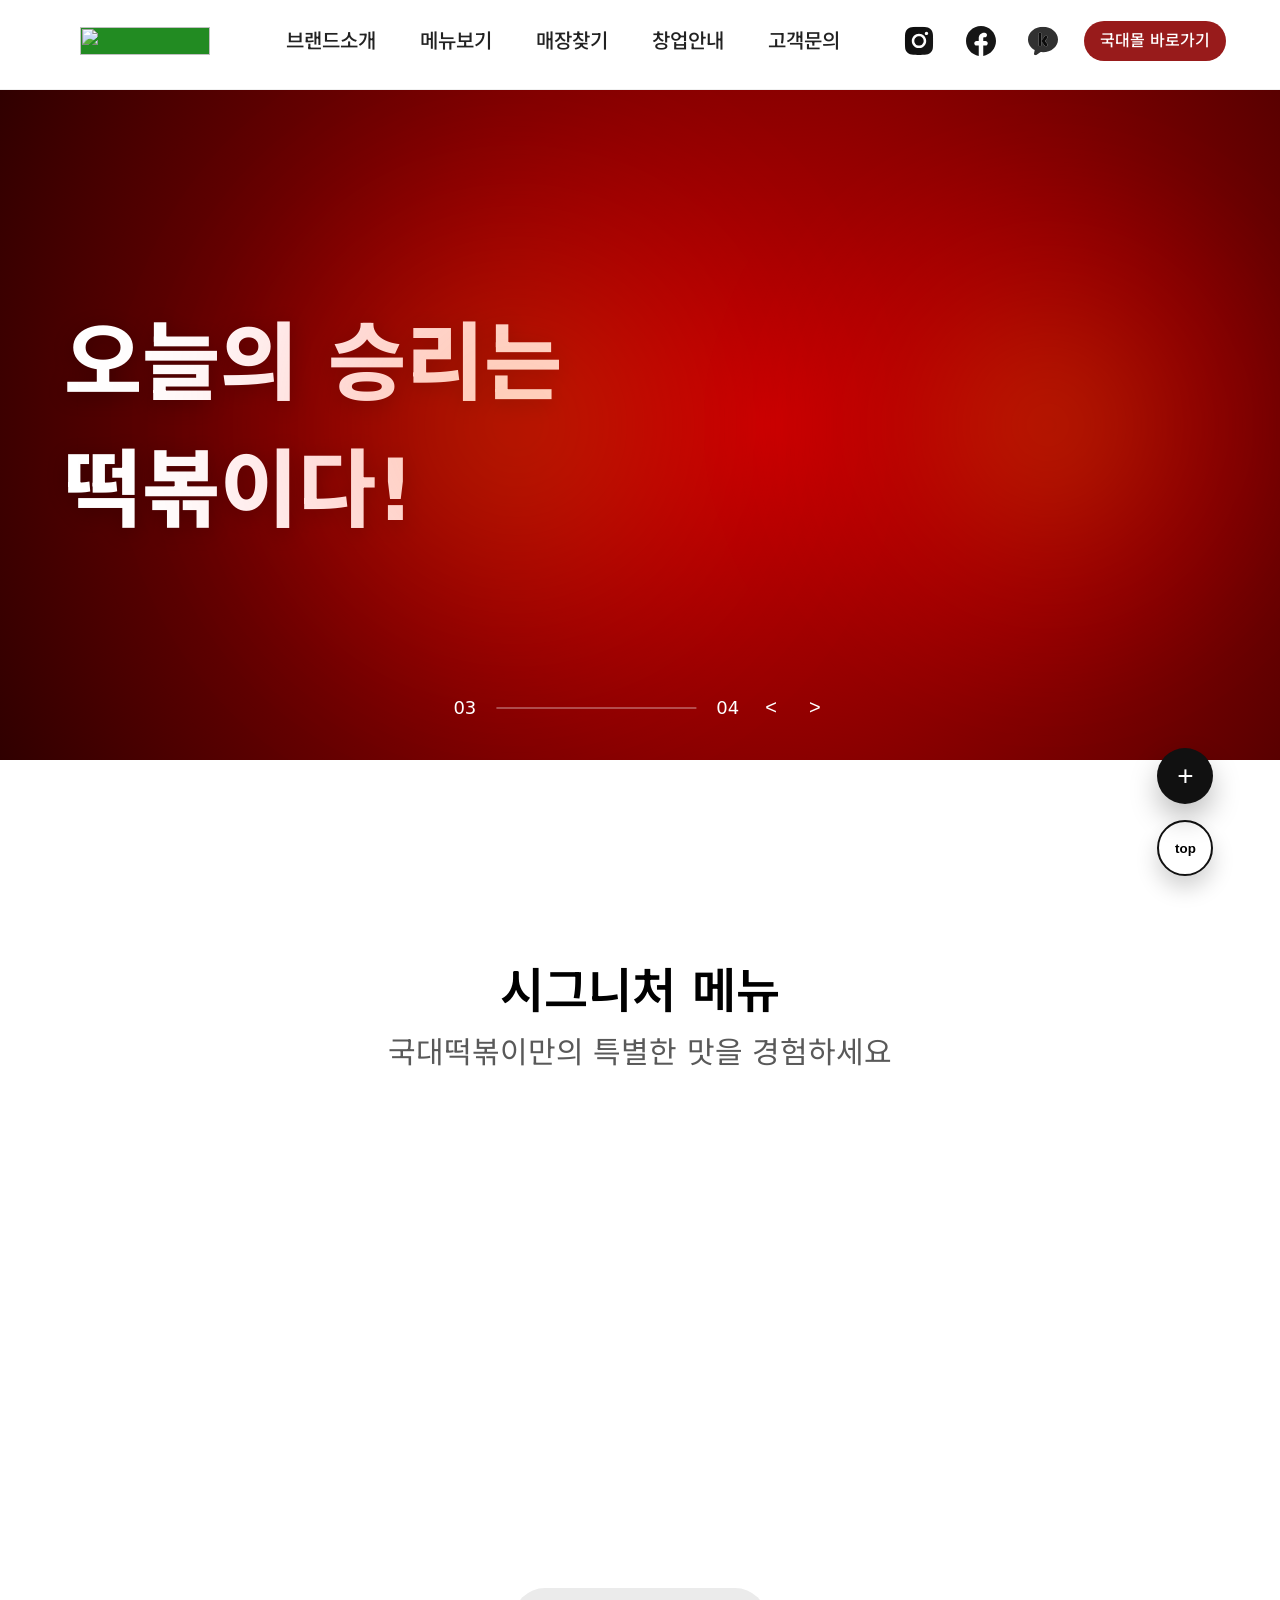
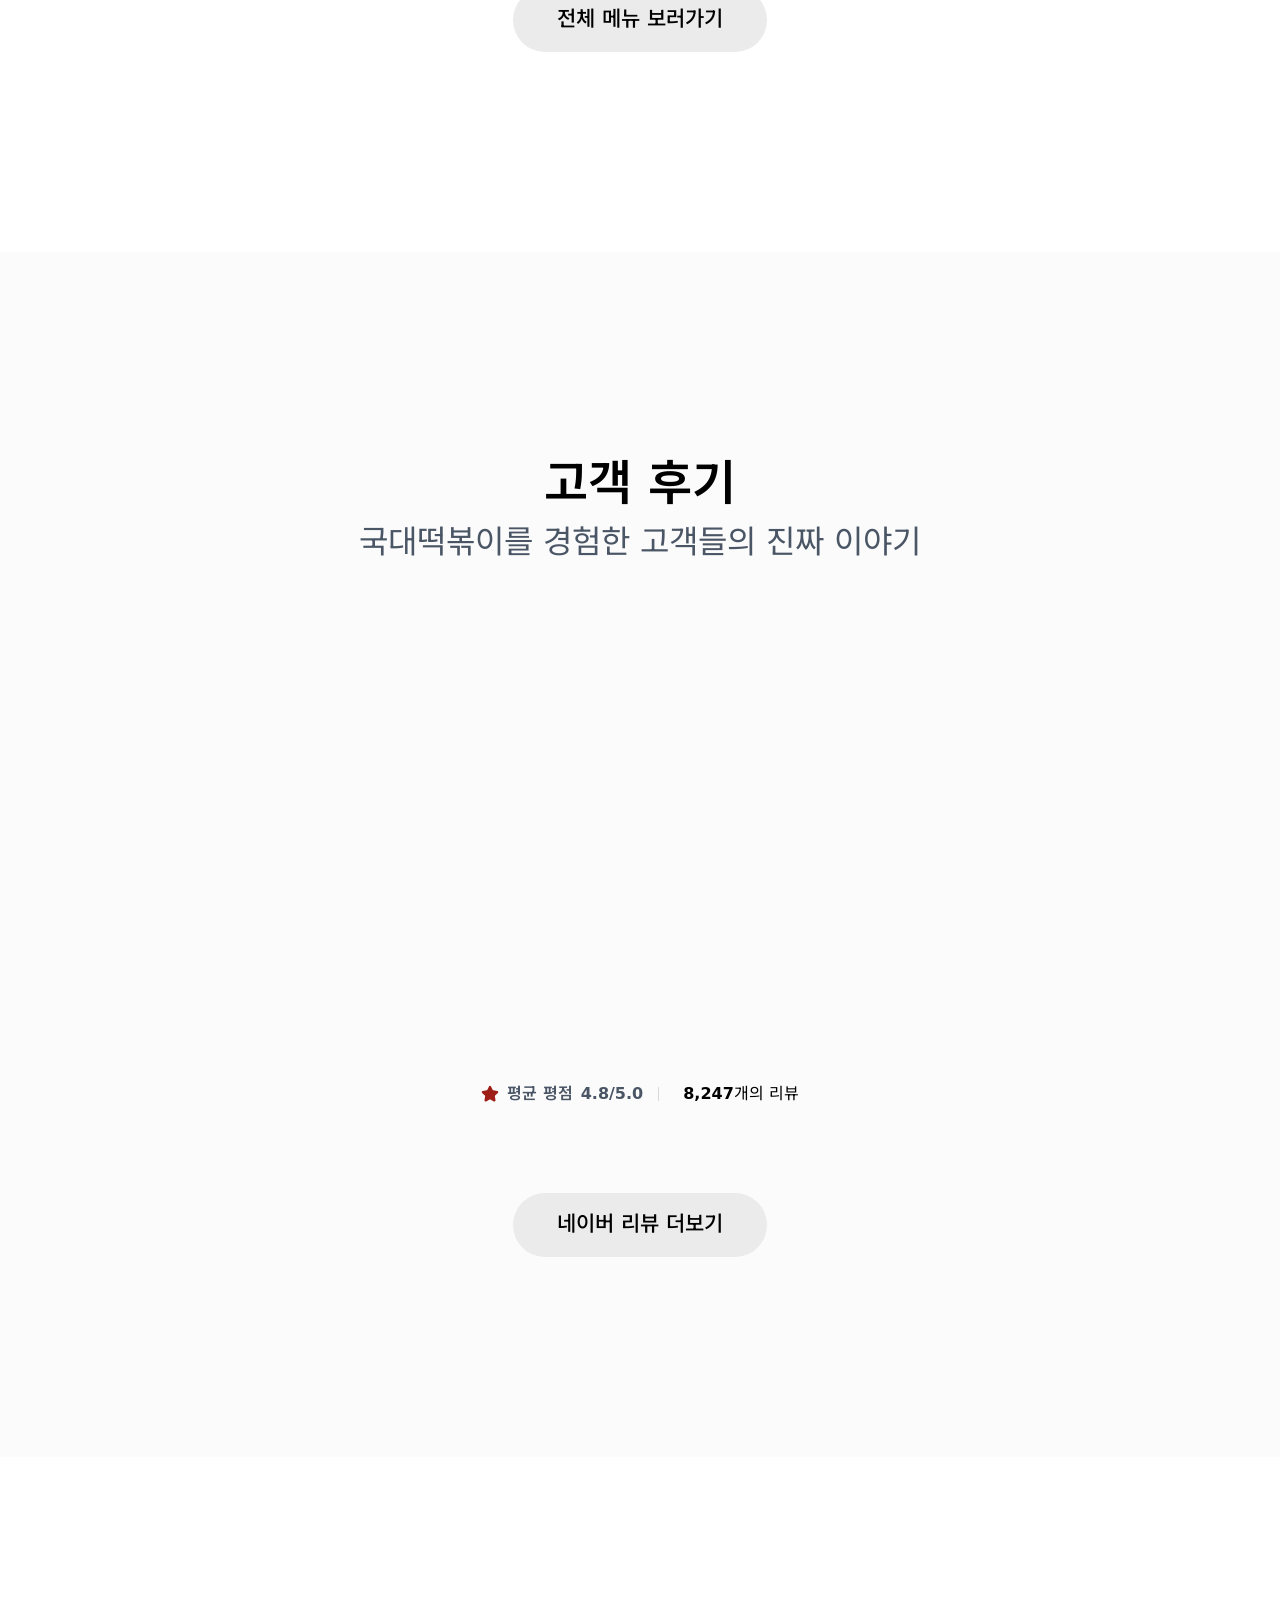
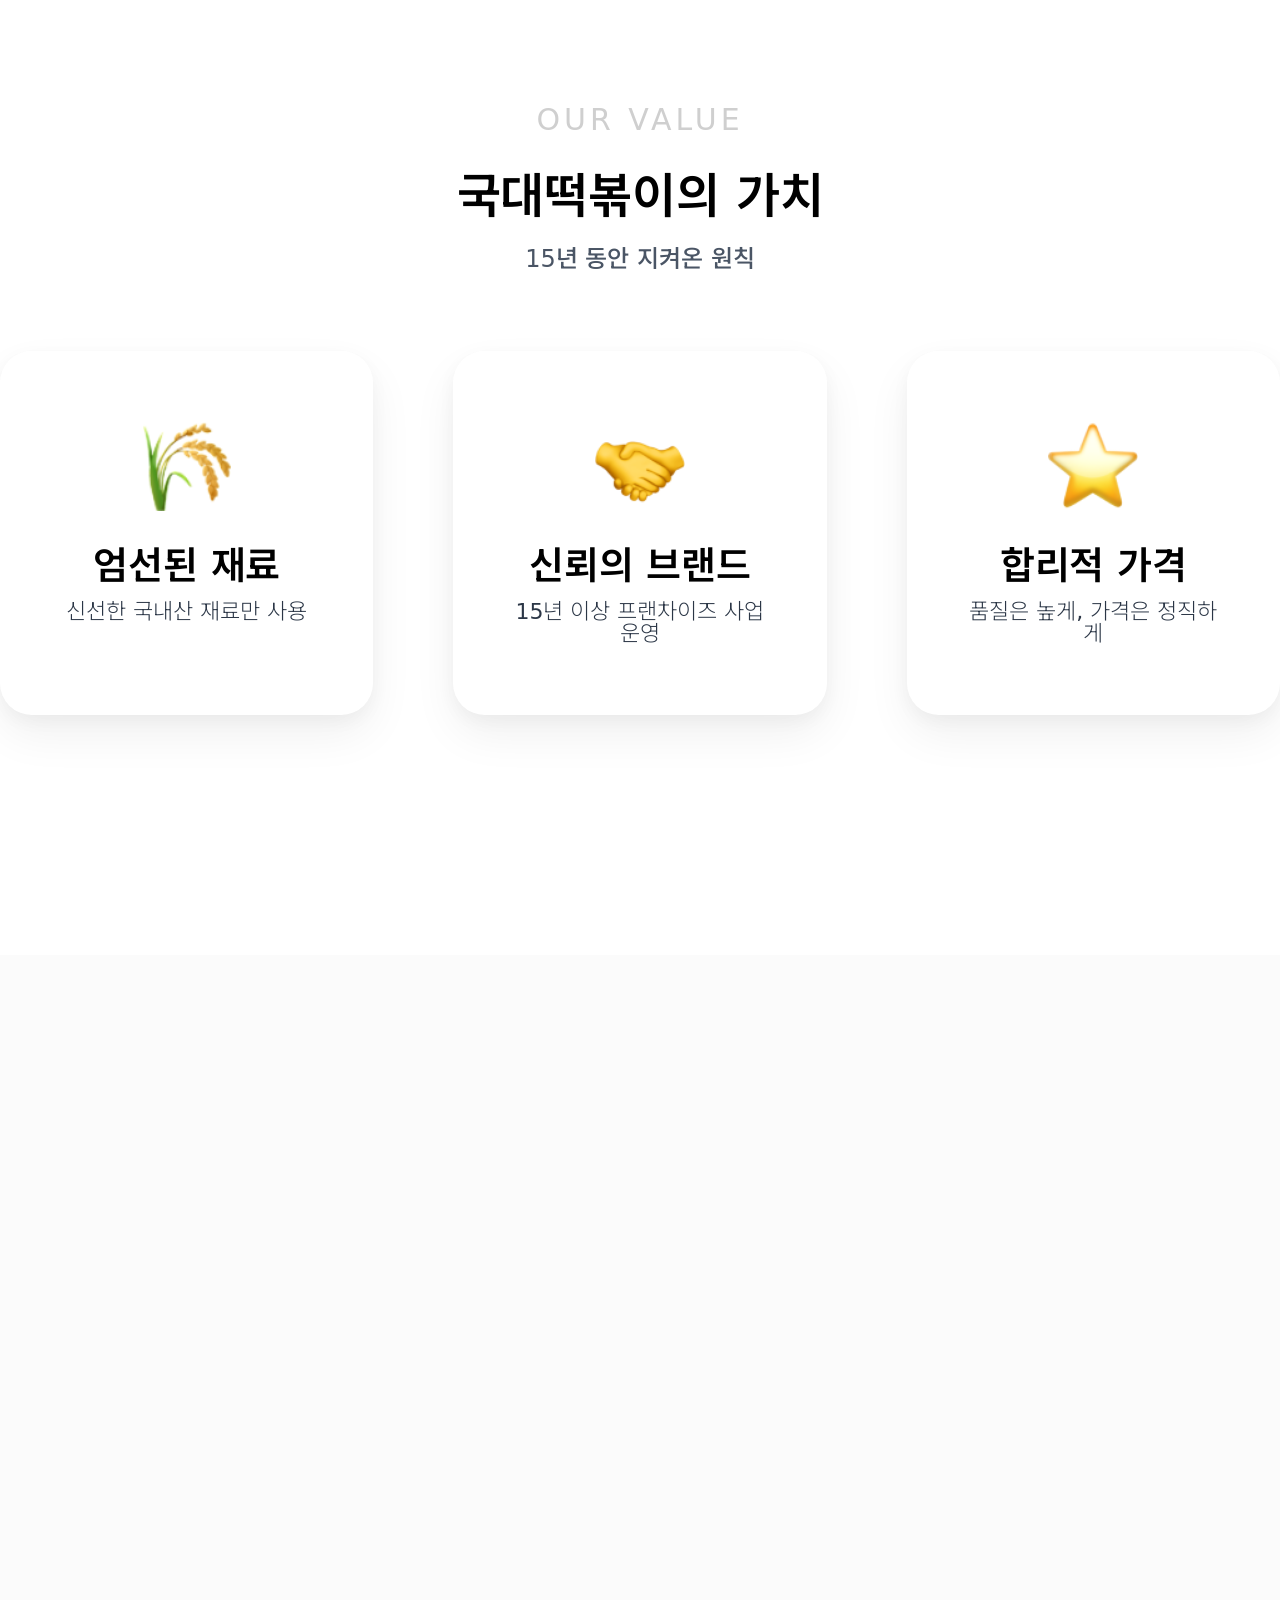
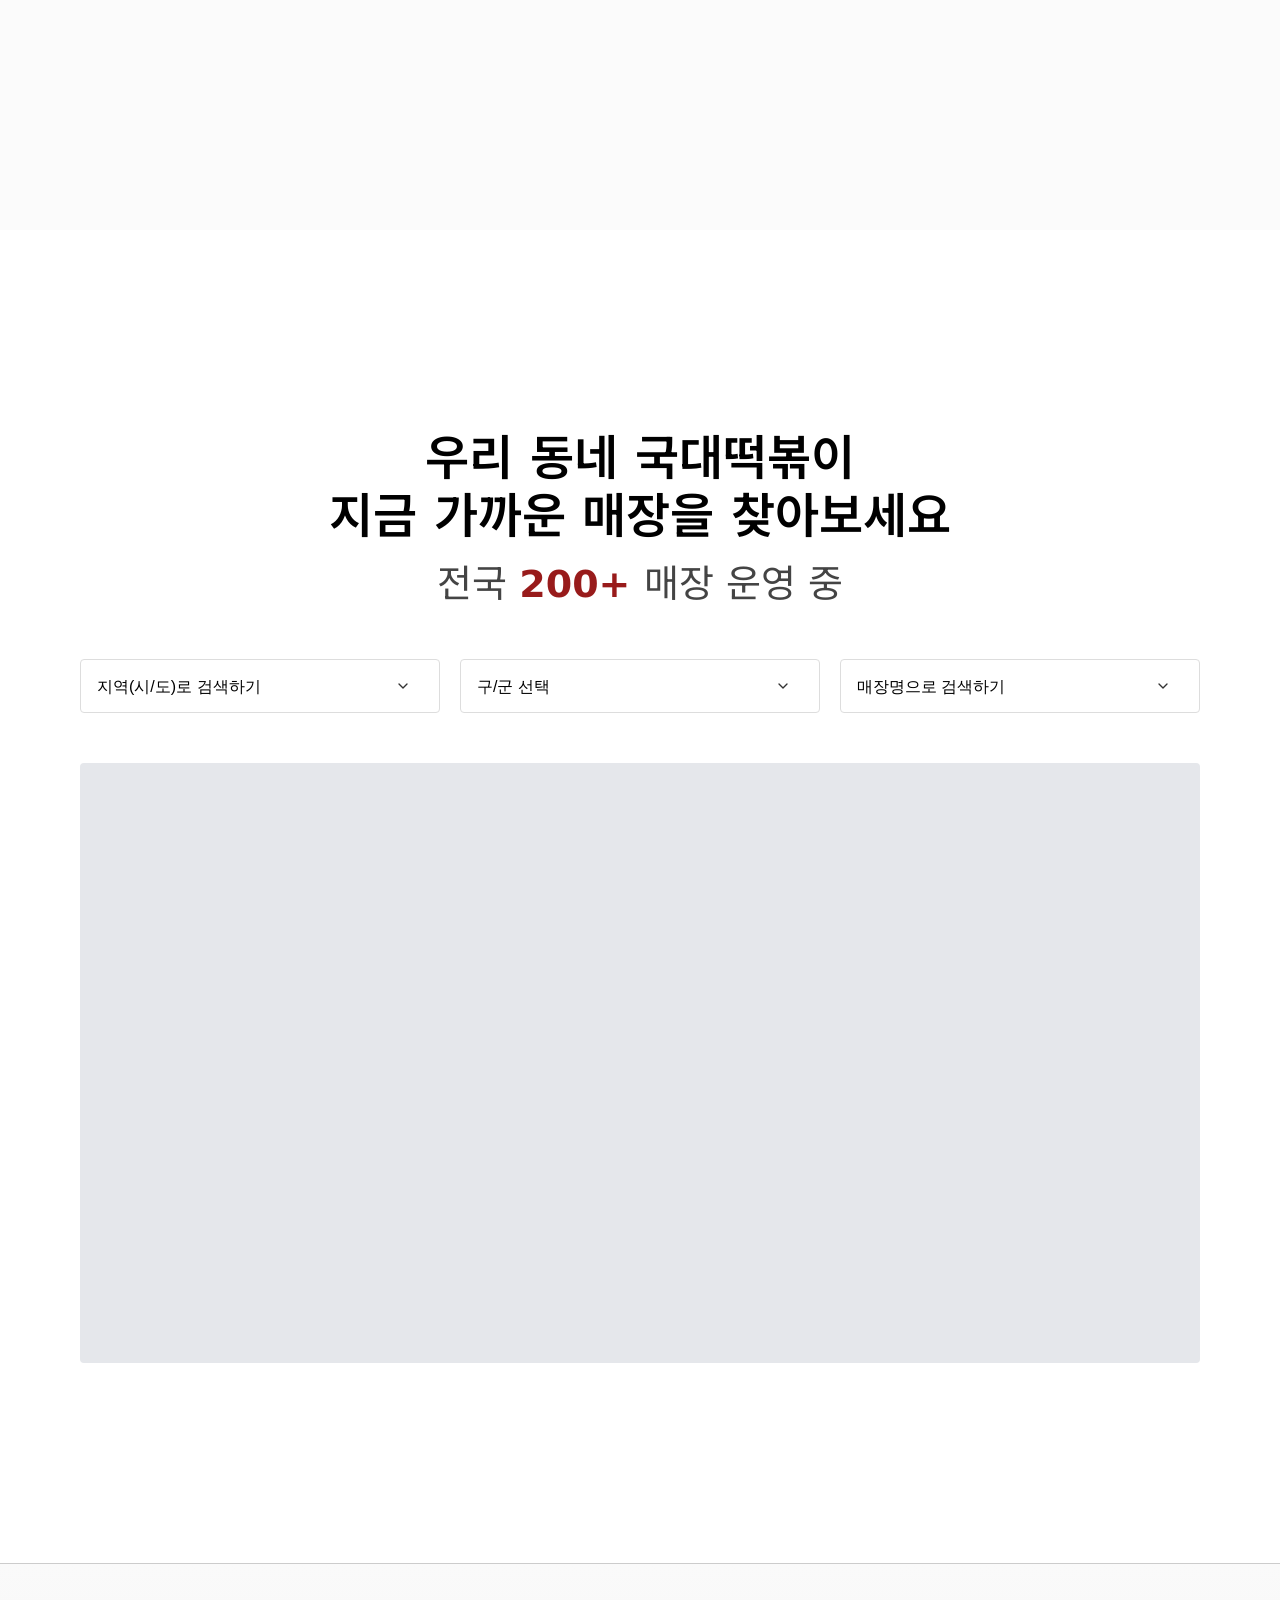
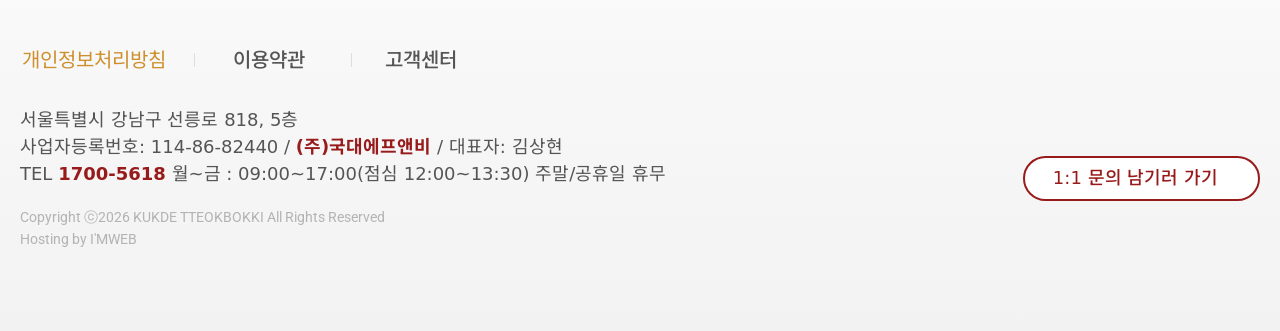
==== index.html @ 8085a1c8 "style: index 페이지 레이아웃 수정" ====
<!DOCTYPE html>
<html lang="ko">

<head>
  <meta charset="UTF-8">
  <meta name="description" content="국대떡볶이 공식 홈페이지입니다. 매콤달콤한 떡볶이와 튀김, 오뎅 등 인기 메뉴 소개부터 전국 매장 찾기, 체계적인 창업 안내까지 한눈에 확인하세요.">
  <meta name="keywords" content="국대떡볶이, 떡볶이 맛집, 분식 프랜차이즈, 떡볶이 창업, 분식 창업, 매장 찾기, 떡볶이 메뉴">
  <meta name="author" content="Juhee Hong">
  <meta name="viewport" content="width=device-width, initial-scale=1.0">
  <link rel="stylesheet" href="https://cdn.jsdelivr.net/npm/swiper@11/swiper-bundle.min.css" />
  <script src="https://kit.fontawesome.com/b43057b3ba.js" crossorigin="anonymous"></script>
  <title>kukde</title>
  <link rel="shortcut icon" href="img/favicon.ico" type="image/x-icon">
  <link rel="stylesheet" href="css/reset.css">
  <link rel="stylesheet" href="css/common.css">
  <link rel="stylesheet" href="css/main_style.css">
  <link rel="stylesheet" href="css/common_media.css">
  <link rel="stylesheet" href="css/main_media.css">
  <script src="https://cdn.jsdelivr.net/npm/swiper@11/swiper-bundle.min.js"></script>
  <script src="https://cdnjs.cloudflare.com/ajax/libs/gsap/3.12.5/gsap.min.js"></script>
  <script src="https://cdnjs.cloudflare.com/ajax/libs/gsap/3.12.5/ScrollTrigger.min.js"></script>
  <script src="js/common.js"></script>
</head>

<body>
  <div class="wrap">
    <header>
      <div class="inner">
        <h1>
          <a href="index.html">
            <img src="" alt="">
          </a>
        </h1>
        <div class="all_menu">
          <nav class="main_nav">
            <ul class="gnb">
              <li><a href="#">브랜드소개</a></li>
              <li class="ready"><a href="product.html">메뉴보기</a></li>
              <li><a href="#">매장찾기</a></li>
              <li class="ready"><a href="info.html">창업안내</a></li>
              <li><a href="#">고객문의</a></li>
            </ul>
          </nav>
          <div class="sub_menu">
            <div class="icons">
              <ul>
                <li>
                  <a href="#">
                    <img src="img/insta_icon.svg" alt="인스타그램 바로가기">
                  </a>
                </li>
                <li>
                  <a href="#">
                    <img src="img/face-book.svg" alt="페이스북 바로가기">
                  </a>
                </li>
                <li>
                  <a href="#">
                    <img src="img/kakao.svg" alt="카카오 바로가기">
                  </a>
                </li>
              </ul>
            </div><!-- //.icons -->
            <div class="shop_go">
              <a href="https://smartstore.naver.com/kukdetopokkistore">국대몰 바로가기</a>
            </div><!-- //.shop_go -->
          </div><!-- //.sub_menu -->
        </div><!-- //.all_menu -->
        <button class="menu_toggle">
          <span></span>
          <span></span>
          <span></span>
        </button>

      </div><!-- //.inner -->
    </header>
    <main>
      <section class="main_visual ">
        <div class="swiper">
          <ul class="swiper-wrapper">
            <li class="swiper-slide slide1">
              <div class="visual_inner">
                <div class="visual_text">
                  <h2>오늘, <br>매운 걸로 끝낸다.</h2>
                </div>
                <div class="visual_food">
                  <img src="img/food01.svg" alt="">
                </div>
              </div>
            </li>
            <li class="swiper-slide slide2">
              <div class="visual_inner">
                <div class="visual_text">
                  <h2>떡볶이, <br>국가대표 클래스</h2>
                </div>
                <div class="visual_food">
                  <img src="img/food02.svg" alt="">
                </div>
              </div>
            </li>
            <li class="swiper-slide slide3">
              <div class="visual_inner">
                <div class="visual_text">
                  <h2>오늘의 승리는<br> 떡볶이다!</h2>
                </div>
                <div class="visual_food">
                  <img src="img/food03.svg" alt="">
                </div>
              </div>
            </li>
            <li class="swiper-slide slide4">
              <div class="visual_inner">
                <div class="visual_text">
                  <h2>승리는 팀플이다!</h2>
                </div>
                <div class="visual_food">
                  <img src="img/food04.svg" alt="">
                </div>
              </div>
            </li>
          </ul>
        </div>
        <div class="visual_control">
          <span class="current">01</span>
          <div class="progress_bar">
            <div class="progress"></div>
          </div><!-- //.progress_bar -->
          <span class="total">04</span>
          <button class="prev_btn">&lt;</button>
          <button class="next_btn">&gt;</button>
        </div><!-- //.visual_control -->
      </section><!-- //.main_visual -->
      <section class="menu_con ">
        <div class="inner">
          <div class="tit">
            <h2>시그니처 메뉴</h2>
            <p>국대떡볶이만의 특별한 맛을 경험하세요</p>
          </div><!-- //.tit -->
          <div class="menu_box">
            <ul>
              <li class="reveal_item">
                <a href="#">
                  <img src="img/img17.png" alt="떡볶이 이미지">
                  <div class="txt_box">
                    <em>국대떡볶이</em>
                    <p>옛날 떡볶이의 진수</p>
                    <span>4,500원</span>
                  </div><!-- //.txt_box -->
                </a>
              </li>
              <li class="reveal_item">
                <a href="#">
                  <img src="img/img19.png" alt="떡튀순 이미지">
                  <div class="txt_box">
                    <em>1인 떡튀순오</em>
                    <p>혼자서도 다양하게 즐겨요</p>
                    <span>4,500원</span>
                  </div><!-- //.txt_box -->
                </a>
              </li>
              <li class="reveal_item">
                <a href="#">
                  <img src="img/img22.png" alt="순대 이미지">
                  <div class="txt_box">
                    <em>찰순대</em>
                    <p>쫄깃쫄깃 찰순대</p>
                    <span>5,000원</span>
                  </div><!-- //.txt_box -->
                </a>
              </li>
              <li class="reveal_item">
                <a href="#">
                  <img src="img/img08.png" alt="우동 이미지">
                  <div class="txt_box">
                    <em>사누끼우동</em>
                    <p>국대는 우동도 국대</p>
                    <span>4,500원</span>
                  </div><!-- //.txt_box -->
                </a>
              </li>
            </ul>
          </div><!-- //.menu_box -->
          <div class="more_btn">
            <a href="#"><span>전체 메뉴 보러가기</span></a>
          </div>
        </div><!-- //.inner -->
      </section><!-- //.menu_con -->
      <section class="review_con ">
        <div class="inner">
          <div class="tit">
            <h2>고객 후기</h2>
            <p>국대떡볶이를 경험한 고객들의 진짜 이야기</p>
          </div>
          <div class="card_box">
            <ul>
              <li class="card reveal_item">
                <div class="stars">
                  <img src="img/redstar.svg" alt="별 아이콘">
                  <img src="img/redstar.svg" alt="별 아이콘">
                  <img src="img/redstar.svg" alt="별 아이콘">
                  <img src="img/redstar.svg" alt="별 아이콘">
                  <img src="img/redstar.svg" alt="별 아이콘">
                </div><!-- //.stars -->
                <div class="icon">
                  <img src="img/img20.svg" alt="따옴표 아이콘">
                </div><!-- //.icon -->
                <p class="review_txt">
                  "여기 떡볶이 먹으면 다른 곳 떡볶이는 못 먹어요.
                  특히 국물이 진짜 예술입니다. 학창시절부터 먹던 그 맛 그대로예요!"
                </p>
                <div class="bottom">
                  <div class="people red">김</div><!-- //.people -->
                  <div class="name">
                    <em>김○○님</em>
                    <p>서초점 단골 고객</p>
                  </div><!-- //.name -->
                </div><!-- //.bottom -->
              </li>
              <li class="card reveal_item">
                <div class="stars">
                  <img src="img/redstar.svg" alt="별 아이콘">
                  <img src="img/redstar.svg" alt="별 아이콘">
                  <img src="img/redstar.svg" alt="별 아이콘">
                  <img src="img/redstar.svg" alt="별 아이콘">
                  <img src="img/redstar.svg" alt="별 아이콘">
                </div><!-- //.stars -->
                <div class="icon">
                  <img src="img/img20.svg" alt="따옴표 아이콘">
                </div><!-- //.icon -->
                <p class="review_txt">
                  "가격도 착하고 양도 푸짐해요. 직장 근처에 있어서
                  일주일에 3번은 먹는 것 같아요. 튀김이랑 떡볶이 조합 최고!"
                </p>
                <div class="bottom">
                  <div class="people blue">이</div><!-- //.people -->
                  <div class="name">
                    <em>이○○님</em>
                    <p>선릉점 단골 고객</p>
                  </div><!-- //.name -->
                </div><!-- //.bottom -->
              </li>
              <li class="card reveal_item">
                <div class="stars">
                  <img src="img/redstar.svg" alt="별 아이콘">
                  <img src="img/redstar.svg" alt="별 아이콘">
                  <img src="img/redstar.svg" alt="별 아이콘">
                  <img src="img/redstar.svg" alt="별 아이콘">
                  <img src="img/redstar.svg" alt="별 아이콘">
                </div><!-- //.stars -->
                <div class="icon">
                  <img src="img/img20.svg" alt="따옴표 아이콘">
                </div><!-- //.icon -->
                <p class="review_txt">
                  "친구들이랑 자주 가는데 항상 사람 많아요.
                  그만큼 맛있다는 증거죠!
                  치즈떡볶이 완전 대박이에요!"
                </p>
                <div class="bottom">
                  <div class="people oatmeal">박</div><!-- //.people -->
                  <div class="name">
                    <em>박○○님</em>
                    <p>길음점 단골 고객</p>
                  </div><!-- //.name -->
                </div><!-- //.bottom -->
              </li>
            </ul>
          </div><!-- //.card_box -->
          <div class="review_meta">
            <div class="rating">
              <img src="img/redstar.svg" alt="별 아이콘" class="star_icon">
              <span class="label">평균 평점</span>
              <strong class="score">4.8/5.0</strong>
            </div><!-- //.rating -->
            <div class="review_count">
              <strong>8,247</strong><span>개의 리뷰</span>
            </div><!-- //.review_count -->
          </div><!-- //.review_meta -->
          <div class="more_btn">
            <a href="#"><span>네이버 리뷰 더보기</span></a>
          </div>
        </div><!-- //.inner -->
      </section><!-- //.review_con -->
      <section class="value_con ">
        <p>OUR VALUE</p>
        <h2>국대떡볶이의 가치</h2>
        <em>15년 동안 지켜온 원칙</em>
        <ul>
          <li>
            <div class="icon"><img src="img/rice.png" alt="rice_icon"></div><!-- //.icon -->
            <div class="txt_box">
              <span>엄선된 재료</span>
              <p>신선한 국내산 재료만 사용</p>
            </div><!-- //.txt_box -->
          </li>
          <li>
            <div class="icon"><img src="img/hand.png" alt="hand_icon"></div><!-- //.icon -->
            <div class="txt_box">
              <span>신뢰의 브랜드</span>
              <p>15년 이상 프랜차이즈 사업 운영</p>
            </div><!-- //.txt_box -->
          </li>
          <li>
            <div class="icon"><img src="img/yellowstar.png" alt="yellowstar_icon"></div><!-- //.icon -->
            <div class="txt_box">
              <span>합리적 가격</span>
              <p>품질은 높게, 가격은 정직하게</p>
            </div><!-- //.txt_box -->
          </li>
        </ul>
      </section><!-- //.value_con -->
      <section class="business_con ">
        <div class="inner">
          <div class="txt_box">
            <h2>지금 바로,<br>국대떡볶이 창업 상담을 시작하세요</h2>
            <p class="sub">검증된 운영 시스템과 15년 노하우로 창업을 든든하게 지원합니다.</p>
          </div><!-- //.txt_box -->
          <div class="btn_box">
            <a href="info.html" class="more_btn">창업 문의하러 가기<i class="fa-solid fa-arrow-right"></i></a>
            <a href="#" class="tel_btn">전화상담 1700-5618</a>
          </div><!-- //.btn_box -->
          <p class="notice">상담 비용 무료</p>
        </div><!-- //.inner -->
      </section><!-- //.business_con -->
      <section class="search_con">
        <div class="inner">
          <div class="txt_box">
            <span>우리 동네 국대떡볶이
              <br>지금 가까운 매장을 찾아보세요</span>
            <p>전국 <em>200+ </em>매장 운영 중</p>
          </div><!-- //.txt_box -->
          <div class="search">
            <div class="search_top">
              <select id="sido">
                <option value="" disabled selected hidden>
                  지역(시/도)로 검색하기
                </option>
              </select>
              <select id="gugun">
                <option value="" disabled selected hidden>구/군 선택</option>
              </select>
              <select id="store">
                <option value="" disabled selected hidden>매장명으로 검색하기</option>
              </select>
            </div> <!-- //.search_top -->
            <div class="search_result">
              <iframe id="mapFrame"
                src="https://www.google.com/maps/embed?pb=!1m16!1m12!1m3!1d50647.71485116733!2d127.02515197022305!3d37.49654428953679!2m3!1f0!2f0!3f0!3m2!1i1024!2i768!4f13.1!2m1!1z6rWt64yA65ah67O27J20!5e0!3m2!1sko!2skr!4v1771466263294!5m2!1sko!2skr"
                allowfullscreen="" loading="lazy" referrerpolicy="no-referrer-when-downgrade"></iframe>
            </div><!-- //.search_result -->
          </div><!-- //.search -->
        </div><!-- //.inner -->
      </section><!-- //.search_con -->
    </main>
    <footer>
      <div class="inner">
        <div class="top">
          <div class="f_option">
            <a href="#">개인정보처리방침</a>
            <a href="#">이용약관</a>
            <a href="#">고객센터</a>
          </div><!-- //.f_option -->
        </div><!-- //.top -->
        <div class="bottom">
          <div class="info">
            <p>
              서울특별시 강남구 선릉로 818, 5층<br>
              사업자등록번호: 114-86-82440 / <em>(주)국대에프앤비</em> / 대표자: 김상현<br>
              TEL <em>1700-5618</em> 월~금 : 09:00~17:00(점심 12:00~13:30) 주말/공휴일 휴무
            </p>
            <div class="copy_right">
              <p>
                Copyright ⓒ2026 KUKDE TTEOKBOKKI All Rights Reserved<br>
                Hosting by I'MWEB
              </p>
            </div><!-- //.copy_right -->
          </div><!-- //.info -->
          <div class="more_btn">
            <a href="#">
              1:1 문의 남기러 가기
              <i class="fa-solid fa-angle-right"></i>
            </a>
          </div><!-- //.more_btn -->
        </div><!-- //.bottom -->
      </div><!-- //.inner -->
    </footer>
    <div class="quickbar">
      <div class="quick_menu">
        <a href="#" class="quick_item baemin">
          <span>배민 주문하러 가기</span>
        </a>
        <a href="#" class="quick_item coupang">
          <span>쿠팡 주문하러 가기</span>
        </a>
        <a href="info.html" class="quick_item contact">
          <span>창업 문의</span>
        </a>
      </div><!-- //.quick_menu -->
      <button type="button" class="quick_toggle">
        <span class="plus">+</span>
      </button>
      <button type="button" class="quick_top">
        top
      </button>
    </div><!-- //.quickbar -->
  </div><!-- //.wrap -->
</body>

</html>
---- css/common.css ----
@charset "utf-8";
@import url('https://fonts.googleapis.com/css2?family=Noto+Sans+KR:wght@100..900&family=Roboto:ital,wght@0,100..900;1,100..900&display=swap');
@import url("https://cdn.jsdelivr.net/gh/orioncactus/pretendard@v1.3.9/dist/web/variable/pretendardvariable.min.css");


/* font-family: "Noto Sans KR", sans-serif;
font-family: "Roboto", sans-serif;
 */


:root {
  --w-color: #fff;
  --Noto-Sans-KR: "Noto Sans KR", sans-serif;
  --Roboto: "Roboto", sans-serif;
  --point_color: #CE902E;
  --footer_color: #AFAFAF;
  --brand_red: #981b1b;
  --brand_light_red: rgba(179, 38, 30, 0.3);
  --brand_navy: #1F2A44;
  --brand_cream: #FEE3C1;
}

* {
  box-sizing: border-box;
  scroll-behavior: smooth;
}

body {
  font-family: "Pretendard Variable", Pretendard, -apple-system, BlinkMacSystemFont, system-ui, Roboto, "Helvetica Neue", "Segoe UI", "Apple SD Gothic Neo", "Noto Sans KR", "Malgun Gothic", "Apple Color Emoji", "Segoe UI Emoji", "Segoe UI Symbol", sans-serif;
}

body.menu-open {
  overflow: hidden;
}

.no_scroll {
  overflow: hidden;
}

.wrap {
  width: 100%;
  overflow-x: hidden;
}

.inner {
  max-width: 1440px;
  width: 100%;
  margin: 0 auto;
  padding: 0 80px;
}

.menu-open {
  overflow: hidden;
}


header {
  position: fixed;
  top: 0;
  left: 0;
  width: 100%;
  height: 90px;
  background: #fff;
  z-index: 999;
  border-bottom: 1px solid rgba(0, 0, 0, 0.06);
  padding: 24px 0;
}

main {
  padding-top: 90px;
}

header .inner {
  display: grid;
  grid-template-columns: 200px 1fr auto;
  align-items: center;
}

header h1 {
  display: flex;
  align-items: center;
  flex: 0 0 200px;
}

header h1 a {
  display: inline-flex;
  align-items: center;
}

header h1 img {
  width: 140px;
  height: 28px;
  /* 로고는 나중에 만들고 추가하기!! */
  background: forestgreen;
  object-fit: contain;
  display: block;
}


header nav {
  display: flex;
  justify-content: center;
}

header .gnb {
  display: flex;
  align-items: center;
  gap: 44px;
  white-space: nowrap;
}

header .gnb>li>a {
  display: block;
  font-size: 22px;
  font-weight: 500;
  color: #222;
  padding: 10px 6px;
  position: relative;
  transition: 0.2s ease;
}

header .gnb>li>a::after {
  content: "";
  position: absolute;
  left: 50%;
  bottom: 6px;
  transform: translateX(-50%);
  width: 0;
  height: 2px;
  background: #111;
  border-radius: 2px;
  transition: 0.2s ease;
  opacity: 0.9;
}

header .gnb>li>a:hover::after {
  width: 100%;
}

header .gnb>li.ready>a::after {
  background: var(--brand_red);
}

header .all_menu {
  display: flex;
  align-items: center;
  gap: 40px;
  justify-self: end;
}


.menu_toggle {
  width: 32px;
  height: 22px;
  display: none;
  position: relative;
  background: none;
  border: none;
  cursor: pointer;
  padding: 0;
  z-index: 4000;
}

.menu_toggle span {
  position: absolute;
  left: 0;
  width: 100%;
  height: 2px;
  background: #111;
  transition: 0.3s ease;
}

.menu_toggle span:nth-child(1) {
  top: 0;
}

.menu_toggle span:nth-child(2) {
  top: 50%;
  transform: translateY(-50%);
}

.menu_toggle span:nth-child(3) {
  bottom: 0;
}

.menu_toggle.is-open span:nth-child(1) {
  top: 50%;
  transform: translateY(-50%) rotate(45deg);
}

.menu_toggle.is-open span:nth-child(2) {
  opacity: 0;
}

.menu_toggle.is-open span:nth-child(3) {
  bottom: auto;
  top: 50%;
  transform: translateY(-50%) rotate(-45deg);
}

.menu-open .quickbar {
  opacity: 0;
  pointer-events: none;
}

header .sub_menu {
  flex: 0 0 auto;
  display: flex;
  align-items: center;
  gap: 28px;
  padding-left: 40px;
}

header .icons ul {
  display: flex;
  align-items: center;
  gap: 20px;
}

header .icons a {
  width: 42px;
  height: 42px;
  display: flex;
  align-items: center;
  justify-content: center;
}

header .icons img {
  width: 36px;
  height: 36px;
  display: block;
  filter: grayscale(100%) brightness(0.25);
  transition: filter 0.2s ease, transform 0.2s ease;
}

header .icons a:hover img {
  filter: invert(19%) sepia(87%) saturate(3000%) hue-rotate(345deg) brightness(95%) contrast(95%);
  transform: translateY(-2px);
}

header .shop_go a {
  height: 42px;
  padding: 0 18px;
  border-radius: 999px;
  background: #981b1b;
  color: #fff;
  font-size: 17px;
  font-weight: 500;
  display: inline-flex;
  align-items: center;
  justify-content: center;
  transition: transform 0.15s ease, box-shadow 0.15s ease;
}

header .shop_go a:hover {
  transform: translateY(-2px);
  box-shadow: 0 8px 14px rgba(0, 0, 0, 0.1);
}

/* footer */

footer {
  background: linear-gradient(to bottom, #fafafa, #f2f2f2);
  padding: 80px 0;
  border-top: 1px solid #ccc;
}

footer .inner {
  width: 100%;
  max-width: 1280px;
  margin: 0 auto;
  padding: 0 20px;
}

footer .top {
  display: flex;
  justify-content: flex-start;
  margin-bottom: 30px;
}

footer .f_option {
  display: flex;
  align-items: center;
  gap: 40px;
  position: relative;
}

footer .f_option a {
  color: #555;
  font-size: 20px;
  font-weight: 500;
  text-decoration: none;
  position: relative;
  padding: 6px 2px;
}

footer .f_option a+a::before {
  content: "";
  position: absolute;
  left: -14px;
  top: 50%;
  transform: translateY(-50%);
  width: 1px;
  height: 14px;
  background: #ddd;
}

footer .f_option a:first-child {
  color: #CE902E;
  font-weight: 400;
}

footer .f_option a:nth-child(2) {
  padding: 0 20px 0 25px;
}

footer .f_option a:nth-child(3) {
  padding-left: 20px;
}

footer .f_option a:hover {
  color: rgba(255, 255, 255, 0.95);
}

footer .bottom {
  display: flex;
  justify-content: space-between;
  align-items: center;
  gap: 40px;
}

footer .bottom p {
  margin: 0;
  text-align: left;
  font-size: 18px;
  line-height: 1.5;
  color: #555;
  grid-column: 2;
}

footer .bottom p em {
  color: #981b1b;
  font-weight: 700;
  font-size: 18px;
}

footer .copy_right {
  margin-top: 20px;
  font-size: 14px;
  opacity: 0.8;
  text-align: left;
}

footer .copy_right p {
  font-family: var(--Roboto);
  font-size: 14px;
  line-height: 1.55;
  opacity: .5;
  font-weight: 400;
}


footer .bottom .more_btn {
  justify-self: end;
  grid-column: 3;
  align-self: center;
}

footer .bottom .more_btn a {
  display: inline-flex;
  align-items: center;
  justify-content: center;
  gap: 12px;
  height: 45px;
  padding: 0 28px;
  border-radius: 999px;
  background: #ffffff;
  color: #981b1b;
  font-size: 18px;
  font-weight: 500;
  border: 2px solid #981b1b;
  transition: all 0.25s ease;
  white-space: nowrap;
}

footer .bottom .more_btn a i {
  font-size: 12px;
  transition: transform 0.25s ease;
}

footer .bottom .more_btn a:hover {
  background: #981b1b;
  color: #ffffff;
  transform: translateY(-2px);
  box-shadow: 0 8px 20px rgba(0, 0, 0, 0.15);
}

footer .bottom .more_btn a:hover i {
  transform: translateX(4px);
}

/* quickbar */

.quickbar {
  position: fixed;
  right: 24px;
  bottom: 24px;
  z-index: 9999;
  display: flex;
  flex-direction: column;
  align-items: center;
  gap: 10px;
}

.quick_toggle {
  width: 56px;
  height: 56px;
  border-radius: 50%;
  border: none;
  background: #111;
  color: #fff;
  font-size: 28px;
  cursor: pointer;
  box-shadow: 0 14px 28px rgba(0, 0, 0, 0.25);
  position: relative;
  z-index: 5;
}

.quick_top {
  width: 56px;
  height: 56px;
  margin-top: 6px;
  border-radius: 50%;
  border: 2px solid #111;
  background: #fff;
  font-weight: 700;
  cursor: pointer;
  box-shadow: 0 12px 22px rgba(0, 0, 0, 0.18);
}

.quick_menu {
  display: flex;
  flex-direction: column;
  align-items: flex-end;
  gap: 10px;
  opacity: 0;
  transform: translateY(10px);
  pointer-events: none;
  transition: 0.22s ease;
  margin-bottom: 10px;
}

.quickbar.is_open .quick_menu {
  opacity: 1;
  transform: translateY(0);
  pointer-events: auto;
}

.quickbar.is_open .quick_toggle {
  background: #981b1b;
  color: #fff;
}

.quick_item {
  display: inline-flex;
  align-items: center;
  justify-content: center;
  padding: 12px 18px;
  border-radius: 999px;
  background: #fff;
  color: #111;
  font-size: 13px;
  font-weight: 600;
  text-decoration: none;
  box-shadow: 0 12px 22px rgba(0, 0, 0, 0.18);
  white-space: nowrap;
}

.quick_item.contact {
  background: #111;
  color: #fff;
  margin-bottom: 10px;
}
---- css/main_style.css ----
@charset "utf-8";
@import url('https://fonts.googleapis.com/css2?family=Noto+Sans+KR:wght@100..900&family=Roboto:ital,wght@0,100..900;1,100..900&display=swap');
@import url("https://cdn.jsdelivr.net/gh/orioncactus/pretendard@v1.3.9/dist/web/variable/pretendardvariable.min.css");

/* main */

main {
    width: 100%;
    background: transparent;
}

/* main_visual */

.main_visual {
    width: 100%;
    height: 670px;
    position: relative;
    overflow: hidden;
}

.swiper {
    width: 100%;
    height: 100%;

}

.main_visual .swiper-slide {
    display: flex;
    align-items: center;
    justify-content: center;
    background-size: cover;
    background-position: center;
    height: 100%;
}

.visual_inner {
    width: 90%;
    max-width: 1400px;
    height: 100%;
    margin: 0 auto;
    display: grid;
    grid-template-columns: 50% 50%;
    align-items: center;
}

.visual_text {
    color: #fff;
    padding-top: 20px;
}

.visual_text h2 {
    font-size: 85px;
    font-weight: 800;
    margin-bottom: 16px;
    line-height: 1.5;
    letter-spacing: -1;
    text-shadow: 0 4px 20px rgba(0, 0, 0, 0.25);
}

.visual_food {
    position: relative;
    z-index: 1;
}

.visual_food::before {
    content: "";
    position: absolute;
    width: 600px;
    height: 600px;
    top: 50%;
    left: 50%;
    transform: translate(-30%, -50%);
    background: radial-gradient(circle,
            rgba(255, 80, 0, 0.35) 0%,
            rgba(255, 0, 0, 0.15) 40%,
            transparent 70%);
    filter: blur(40px);
    z-index: -1;
}

.visual_food img {
    width: 38vw;
    max-width: 760px;
    height: auto;
}

.slide1 {
    background: radial-gradient(circle at 30% 50%,
            #b40000 0%,
            #8e0000 40%,
            #650000 100%);
    position: relative;
    overflow: hidden;
}

.slide1::after {
    content: "";
    position: absolute;
    inset: 0;
    background: url('noise.png');
    opacity: 0.05;
    pointer-events: none;
}

.slide1::before {
    content: "";
    position: absolute;
    right: 10%;
    top: 50%;
    width: 600px;
    height: 600px;
    transform: translateY(-50%);
    background: radial-gradient(circle,
            rgba(255, 80, 0, 0.35) 0%,
            rgba(255, 0, 0, 0.15) 40%,
            transparent 70%);
    filter: blur(60px);
}

.slide2 {
    position: relative;
    overflow: hidden;
    background: radial-gradient(circle at 75% 50%,
            #3a0f0f 0%,
            #1a0606 40%,
            #000000 100%);
}

.slide2::before {
    content: "";
    position: absolute;
    right: 12%;
    top: 50%;
    width: 700px;
    height: 700px;
    transform: translateY(-50%);
    background: radial-gradient(circle,
            rgba(255, 70, 0, 0.35) 0%,
            rgba(255, 0, 0, 0.18) 40%,
            transparent 70%);
    filter: blur(80px);
    pointer-events: none;
}

.slide2::after {
    content: "";
    position: absolute;
    inset: 0;
    background: radial-gradient(circle at 20% 30%,
            rgba(255, 255, 255, 0.02),
            transparent 40%);
    pointer-events: none;
}

.slide2 .visual_food img {
    width: 40vw;
    max-width: 820px;
}

.slide3 {
    position: relative;
    overflow: hidden;
    background: radial-gradient(circle at 60% 50%,
            #c40000 0%,
            #8b0000 40%,
            #300000 100%);
}

.slide3::before {
    content: "";
    position: absolute;
    left: 15%;
    top: 50%;
    width: 650px;
    height: 650px;
    transform: translateY(-50%);
    background: radial-gradient(circle,
            rgba(255, 120, 0, 0.35) 0%,
            rgba(255, 0, 0, 0.2) 40%,
            transparent 70%);
    filter: blur(80px);
}


.slide3 .visual_food img {
    width: 40vw;
    max-width: 820px;
}

.slide4 {
    position: relative;
    background: radial-gradient(circle at 70% 55%,
            #3a0f0f 0%,
            #1a0606 40%,
            #000000 100%);
}

.slide4::before {
    content: "";
    position: absolute;
    right: 18%;
    top: 55%;
    width: 700px;
    height: 700px;
    transform: translateY(-50%);
    background: radial-gradient(circle,
            rgba(255, 80, 0, 0.35) 0%,
            rgba(255, 0, 0, 0.18) 40%,
            transparent 70%);
    filter: blur(90px);
}



.slide4 .visual_food {
    transform: translateY(6%);
}

.visual_food {
    display: flex;
    justify-content: flex-end;
    padding-right: 2%;
}


.visual_control {
    position: absolute;
    bottom: 40px;
    left: 50%;
    transform: translateX(-50%);
    display: flex;
    align-items: center;
    gap: 20px;
    color: #fff;
    font-size: 18px;
    z-index: 10;
}

.progress_bar {
    width: 200px;
    height: 2px;
    background: rgba(255, 255, 255, 0.3);
    position: relative;
    overflow: hidden;
}

.progress {
    width: 0%;
    height: 100%;
    background: #fff;
    transition: width 0.1s linear;
}

.prev_btn,
.next_btn {
    background: none;
    border: none;
    color: #fff;
    font-size: 20px;
    cursor: pointer;
}

.prev_btn:hover,
.next_btn:hover {
    opacity: 0.6;
}

.main_visual,
.menu_con,
.review_con,
.value_con,
.business_con,
.search_con {
    width: 100%;

}

/* menu_con */

.menu_con {
    width: 100%;
    margin: 0 auto;
    background: #ffffff;
    padding: 200px 0;
}

.menu_con .inner {
    width: 100%;
    max-width: 1600px;
    margin: 0 auto;
    text-align: center;
}

.menu_con .tit h2 {
    font-size: 48px;
    font-weight: 600;
    margin-bottom: 16px;
    letter-spacing: -0.2px;
    line-height: 1.3;
}

.menu_con .tit p {
    font-size: 30px;
    font-weight: 400;
    color: rgba(0, 0, 0, 0.65);
    margin-bottom: 40px;
}

.menu_con .menu_box ul {
    display: grid;
    grid-template-columns: repeat(4, 1fr);
    gap: 40px;
    max-width: 1500px;
    margin: 0 auto;
}

.menu_con .menu_box ul li {
    width: 100%;
    margin: 0 auto;
    overflow: hidden;
    border-radius: 24px;
    background: #fff;
    border: 1px solid rgba(0, 0, 0, 0.04);
    padding: 40px 30px 50px;
    box-shadow: 0 10px 20px rgba(0, 0, 0, 0.06);
    transition: transform 0.35s ease, box-shadow 0.35s ease;
    display: flex;
    flex-direction: column;
    align-items: center;
}

.menu_con .menu_box ul li:hover {
    transform: scale(1.05);
    box-shadow: 0 30px 60px rgba(0, 0, 0, 0.15);
}

.menu_con .menu_box ul li img {
    width: 90%;
    aspect-ratio: 1 / 1;
    /* 정사각형 */
    object-fit: cover;
    object-position: center center;
    border-radius: 20px;
    display: block;
    object-fit: cover;
    margin-bottom: 30px;
    transition: transform 0.4s ease;
}

.menu_con .menu_box ul li:nth-child(3) img {
    object-position: 36% center;
}

.menu_con .menu_box ul li:last-child img {
    object-position: 54% center;
}

.menu_con .menu_box .txt_box em {
    display: block;
    font-size: 26px;
    font-weight: 600;
    color: #111;
    margin-bottom: 4px;
    font-style: normal;
    transition: 0.3s ease;
}

.menu_con .menu_box ul li:hover .txt_box em {
    color: #000;

}


.menu_con .menu_box .txt_box p {
    font-size: 19px;
    line-height: 1;
    color: #444341;
    margin-bottom: 16px;
}

.menu_con .menu_box .txt_box span {
    display: block;
    font-size: 24px;
    font-weight: 700;
    color: #474746;
    transition: 0.3s ease;
}

.menu_con .more_btn {
    margin-top: 80px;
    display: flex;
    justify-content: center;
}

.menu_con .more_btn a {
    position: relative;
    overflow: hidden;
    display: inline-flex;
    align-items: center;
    justify-content: center;
    height: 64px;
    padding: 0 44px;
    background: #ebebeb;
    color: #000;
    border-radius: 999px;
    font-size: 21px;
    font-weight: 500;
    transition: color 0.2s ease;
}

.menu_con .more_btn a span {
    position: relative;
    z-index: 1;
}

.menu_con .more_btn a:hover span {
    color: #fff;
}

.menu_con .more_btn a:hover::before {
    left: 0;
}

.menu_con .more_btn a::before {
    content: "";
    position: absolute;
    top: 0;
    left: -100%;
    width: 100%;
    height: 100%;
    background: #981b1b;
    transition: left 0.4s ease;
    z-index: 0;
}

/* review_con */

.review_con {
    width: 100%;
    background: rgba(250, 250, 250, 0.8);
    padding: 200px 0;
}

.review_con .inner {
    margin: 0 auto;
    text-align: center;
    max-width: 1500px;
}

.review_con .tit {
    margin-bottom: 90px;
}

.review_con .tit h2 {
    font-size: 48px;
    font-weight: 600;
    line-height: 1.3;
    letter-spacing: -0.1px;
    margin-bottom: 12px;
}

.review_con .tit p {
    font-size: 32px;
    color: #4A5565;
    font-weight: 400;
}

.review_con .card_box ul {
    display: grid;
    grid-template-columns: repeat(3, 1fr);
    gap: 60px;
    max-width: 1400px;
    margin: 0 auto;
}

.review_con .card {
    background: #f7f4ef;
    border-radius: 24px;
    padding: 50px 40px;
    display: flex;
    flex-direction: column;
    justify-content: space-between;
    box-shadow:
        0 15px 40px rgba(0, 0, 0, 0.06),
        0 5px 15px rgba(0, 0, 0, 0.04);
    transition: transform 0.35s ease, box-shadow 0.35s ease;
}

.review_con .card:hover {
    transform: translateY(-14px);
    box-shadow:
        0 30px 70px rgba(0, 0, 0, 0.12),
        0 10px 25px rgba(0, 0, 0, 0.08);
}

.review_con .stars {
    display: flex;
    gap: 4px;
}

.review_con .stars img {
    width: 16px;
    margin-bottom: 6px;
}

.review_con .icon {
    margin-bottom: 8px;
    text-align: left;
}

.review_con .icon img {
    width: 40px;
    text-align: left;
}

.review_con .review_txt {
    font-size: 20px;
    line-height: 1.8;
    color: #364153;
    text-align: left;
}


.review_con .bottom {
    display: flex;
    align-items: center;
    gap: 12px;
    margin-top: 16px;
}

.review_con .people {
    width: 48px;
    height: 48px;
    border-radius: 50%;
    background: #B3261E;
    color: #fff;
    display: flex;
    align-items: center;
    justify-content: center;
    font-size: 16px;
    font-weight: 700;
}

.review_con .people.blue {
    background: #1F2A44;
}

.review_con .people.oatmeal {
    background: #FEE3C1;
}

.review_con .name em {
    font-style: normal;
    font-size: 16px;
    font-weight: 600;
    display: block;
    margin-bottom: 8px;
    text-align: left;
}

.review_con .name p {
    font-size: 14px;
    color: #6A7282;
}

.review_con .review_meta {
    margin-top: 60px;
    display: flex;
    justify-content: center;
    align-items: center;
    gap: 24px;
    font-size: 16px;
}

.review_con .rating {
    display: flex;
    align-items: center;
    gap: 8px;
    position: relative;

}

.review_con .rating::after {
    content: " ";
    position: absolute;
    width: 1px;
    height: 14px;
    right: 0;
    top: 50%;
    transform: translateY(-50%);
    background: #B5B5B5;
    font-size: 14px;
    opacity: 0.5;
}

.review_con .rating .star_icon {
    width: 18px;
}

.review_con .score {
    font-weight: 700;
    padding-right: 16px;
}

.review_con .label,
.review_con .score {
    color: #4A5565;
    font-weight: 600;
}


.review_con .review_count strong {
    font-weight: 700;
}

.review_con .more_btn {
    padding-top: 90px;
}

.review_con .more_btn a {
    position: relative;
    overflow: hidden;
    display: inline-flex;
    align-items: center;
    justify-content: center;
    height: 64px;
    padding: 0 44px;
    background: #ebebeb;
    color: #000;
    border-radius: 999px;
    font-size: 21px;
    font-weight: 500;
    transition: color 0.2s ease;
}

.review_con .more_btn a::before {
    content: "";
    position: absolute;
    top: 0;
    left: -100%;
    width: 100%;
    height: 100%;
    background: #981b1b;
    transition: left 0.4s ease;
    z-index: 0;
}

.review_con .more_btn a span {
    position: relative;
    z-index: 1;
}

.review_con .more_btn a:hover::before {
    left: 0;
}

.review_con .more_btn a:hover {
    color: #fff;
}

/* value_con */

.value_con {
    width: 100%;
    padding: 240px 0;
    background: #ffffff;
    text-align: center;
    display: flex;
    flex-direction: column;
    align-items: center;
    justify-content: center;
}

.value_con>p {
    font-size: 30px;
    letter-spacing: 4px;
    color: #cfcfcf;
    margin-bottom: 16px;
    line-height: 1.5;
}

.value_con h2 {
    font-size: 48px;
    font-weight: 600;
    letter-spacing: -0.2px;
    line-height: 1.6;
    margin-bottom: 12px;
}

.value_con>em {
    font-style: normal;
    font-size: 24px;
    color: #4A5565;
    margin-bottom: 80px;
    display: block;
    font-weight: 500;
}


.value_con ul {
    max-width: 1500px;
    display: grid;
    grid-template-columns: repeat(3, 1fr);
    justify-content: center;
    gap: 80px;
    width: 100%;
    margin: 0 auto;
}

.value_con ul li {
    min-height: 320px;
    padding: 70px 60px;
    border-radius: 32px;
    box-shadow:
        0 20px 45px rgba(0, 0, 0, 0.06),
        0 6px 18px rgba(0, 0, 0, 0.04);
    transition: transform 0.35s ease, box-shadow 0.35s ease;
}

.value_con ul li:hover {
    transform: translateY(-14px);
    box-shadow:
        0 35px 70px rgba(0, 0, 0, 0.12),
        0 10px 25px rgba(0, 0, 0, 0.08);
}


.value_con .icon {
    margin-bottom: 36px;
}

.value_con .icon img {
    width: 90px;
    height: auto;
}

.value_con .txt_box span {
    font-size: 38px;
    letter-spacing: -0.2px;
    font-weight: 600;
    display: block;
    margin-bottom: 16px;
}

.value_con .txt_box p {
    font-size: 22px;
    color: #2B3646;
    font-weight: 300;
}



/* business_con */

.business_con {
    min-height: 750px;
    background: rgba(250, 250, 250, 0.8);
    display: flex;
    align-items: center;
    justify-content: center;
    text-align: center;
    padding: 200px 0;
}

.business_con .inner {
    display: flex;
    flex-direction: column;
    align-items: center;
    gap: 80px;
    opacity: 0;
    transform: translateY(40px);
}

.business_con .txt_box h2 {
    font-size: 48px;
    font-weight: 600;
    line-height: 1.2;
    margin-bottom: 20px;
}

.business_con .txt_box .sub {
    font-size: 28px;
    font-weight: 400;
    color: #333;
}

.business_con .btn_box {
    display: flex;
    gap: 76px;
    align-items: center;
}

.business_con .btn_box a {
    width: 264px;
    height: 72px;
    border-radius: 9999px;
    display: flex;
    align-items: center;
    justify-content: center;
    font-size: 20px;
    font-weight: 600;
    transition: 0.3s ease;
}

.business_con .more_btn {
    background: #fff;
    color: #171717;
    gap: 8px;
    border: 1px solid #981b1b;
}

.business_con .more_btn:hover {
    background: #981b1b;
    color: #fff;
}

.business_con .tel_btn {
    border: 1px solid #afafaf;
    color: #434343;
}

.business_con .tel_btn:hover {
    color: #000;
    background: var(--w-color);
    border: 1px solid #981b1b;
}


.business_con .notice {
    margin-top: 20px;
    font-size: 26px;
    padding: 0 36px;
    height: 60px;
    border-radius: 999px;
    display: inline-flex;
    align-items: center;
    justify-content: center;
    color: #981b1b;
    background: transparent;
    border: 2px solid #981b1b;

    transition: all 0.3s ease;
}

.business_con .notice::before {
    content: "✓";
    margin-right: 10px;
}

.business_con .notice:hover {
    background: #981b1b;
    color: #fff;
    transform: translateY(-3px);
    box-shadow: 0 10px 20px rgba(0, 0, 0, 0.12);
}


/* search con */

.search_con {
    background: #ffffff;
    padding: 200px 0;
    text-align: center;
}

.search_con .inner {
    max-width: 1280px;
    width: 100%;
    margin: 0 auto;
}

.search_con .txt_box {
    margin-bottom: 56px;
}

.search_con .txt_box span {
    display: block;
    font-size: 48px;
    font-weight: 600;
    line-height: 1.2;
    margin-bottom: 20px;
}

.search_con .txt_box p {
    font-size: 38px;
    color: #444;
}

.search_con .txt_box em {
    color: #981b1b;
    font-style: normal;
    font-weight: 800;
}

.search_con.active .txt_box span,
.search_con.active .txt_box p {
    opacity: 1;
}

.search {
    width: 100%;
}

.search_top {
    display: flex;
    gap: 20px;
    margin-bottom: 50px;
}

.search_top select {
    flex: 1;
    height: 54px;
    border: 1px solid #ddd;
    border-radius: 4px;
    font-size: 16px;
    cursor: pointer;
    appearance: none;
    -webkit-appearance: none;
    -moz-appearance: none;
    padding: 0 40px 0 16px;
    background: #fff url("../img/arrow.svg") no-repeat right 28px center;
    background-size: 16px;
}


.search_result {
    width: 100%;
    height: 600px;
    background: #e5e7eb;
    border-radius: 4px;
    overflow: hidden;
}

.search_result iframe {
    width: 100%;
    height: 100%;
    border: 0;
    display: block;
}

.reveal_item {
    opacity: 0;
    transform: translateY(40px);
}
---- css/common_media.css ----
@charset "utf-8";


@media (max-width:1280px) {

  header {
    padding: 20px 0;
  }

  header h1 {
    flex: 0 0 180px;
  }

  header h1 img {
    width: 130px;
  }

  header .gnb {
    gap: 32px;
  }

  header .gnb > li > a {
    font-size: 20px;
  }

  header .all_menu {
    gap: 28px;
  }

  header .sub_menu {
    gap: 20px;
    padding-left: 24px;
  }

  header .shop_go a {
    height: 40px;
    padding: 0 16px;
    font-size: 16px;
  }
}


@media (max-width:1024px) {

  .menu_toggle {
    display: block;
    position: relative;
    z-index: 4000;
  }

  header .inner {
    display: flex;  
    justify-content: space-between;
    align-items: center;
    padding: 8px 80px;
  }


  header .gnb {
    display: none;
  }

  header .sub_menu {
    display: none;
  }

  header .all_menu {
    position: fixed;
    top: 0;
    right: 0;
    width: 100%;
    max-width: 380px;
    height: 100vh;
    background: #f4f4f4;
    padding: 120px 30px 40px;
    display: flex;
    flex-direction: column;
    transform: translateX(100%);
    transition: 0.35s ease;
    z-index: 3000;
    justify-content: flex-start;
  }

  header .all_menu.is-open {
    transform: translateX(0);
  }

  header .all_menu.is-open .gnb {
    display: flex;
    flex-direction: column;
    gap: 28px;
  }

  header .gnb > li > a {
    font-size: 20px;
    white-space: nowrap;
  }

  header .all_menu.is-open .sub_menu {
    display: flex;
    flex-direction: column;
    gap: 20px;
    margin-top: 40px;
  }

  header .shop_go {
    width: 100%;
  }

  header .shop_go a {
    width: 100%;
    height: 44px;
    justify-content: center;
    border-radius: 20px;
  }

}



@media (max-width:1024px) {

  footer {
    padding-bottom: 80px;
  }

  footer .inner {
    padding: 40px 20px;
  }

  footer .top {
    justify-content: center;
  }

  footer .f_option {
    flex-wrap: wrap;
    gap: 12px 20px;
    justify-content: center;
  }

  footer .bottom {
    flex-direction: column;
    gap: 24px;
    align-items: center;
    text-align: center;
  }

  footer .info {
    text-align: center;
    font-size: 14px;
    line-height: 1.6;
  }

  footer .more_btn {
    margin-top: 10px;
  }

  footer .more_btn a {
    width: 100%;
    max-width: 260px;
    justify-content: center;
  }

}

@media (max-width:768px) {

  /* header 높이 축소 */
  header {
    height: 70px;
    padding: 14px 0;
  }

  main {
    padding-top: 70px;
  }

  /* 로고 축소 */
  header h1 {
    flex: 0 0 150px;
  }

  header h1 img {
    width: 110px;
  }

  /* 햄버거 터치 영역 확보 */
  .menu_toggle {
    width: 36px;
    height: 24px;
  }

  /* 사이드 패널 전체폭 */
  header .all_menu {
    max-width: 100%;
    padding: 100px 24px 40px;
  }

  /* gnb 모바일 간격 */
  header .all_menu.is-open .gnb {
    gap: 24px;
  }

  header .gnb > li > a {
    font-size: 18px;
  }

  /* 아이콘 영역 세로 최적화 */
  header .all_menu.is-open .sub_menu {
    gap: 16px;
  }

  header .shop_go a {
    height: 44px;
    font-size: 15px;
  }

   footer .f_option a {
    font-size: 16px;
  }

  footer .bottom p {
    font-size: 14px;
    line-height: 1.6;
  }

  footer .bottom p em {
    font-size: 14px;
  }

  footer .copy_right p {
    font-size: 12px;
  }

  footer .bottom .more_btn a {
    font-size: 14px;
    height: 42px;
  }

}

@media (max-width:480px) {

  header {
    height: 64px;
  }

  header .inner{
    padding: 8px 26px;
  }

  main {
    padding-top: 64px;
  }

  header h1 img {
    width: 100px;
  }

  header .gnb > li > a {
    font-size: 16px;
  }

  footer .f_option a {
    font-size: 14px;
  }

  footer .bottom p {
    font-size: 13px;
  }

}
---- css/main_media.css ----
@charset "utf-8";


@media (max-width:1200px) {

  .main_visual {
    height: 520px;
  }

  .visual_inner {
    grid-template-columns: 50% 50%;
  }

  .visual_text h2 {
    font-size: 60px;
  }

  .visual_food img {
    width: 34vw;
    max-width: 600px;
  }

  .visual_food::before {
    width: 500px;
    height: 500px;
  }

  .visual_control {
    font-size: 14px;
    gap: 16px;
  }

  .progress_bar {
    width: 140px;
  }

  .menu_con .menu_box ul {
    grid-template-columns: repeat(2, 1fr);
    gap: 28px;
  }

  .menu_con {
    padding: 140px 0;
  }

  .value_con {
    padding: 120px 0;
  }

  .value_con ul {
    grid-template-columns: repeat(1, 1fr);
    gap: 32px;
  }

  .business_con {
    padding: 120px 0;
  }

  .business_con .txt_box h2 {
    font-size: 40px;
  }

  .business_con .txt_box .sub {
    font-size: 22px;
  }

  .business_con .btn_box {
    gap: 40px;
  }

  .search_con {
    padding: 120px 0;
  }

  .search_con .txt_box span {
    font-size: 40px;
  }

  .search_con .txt_box p {
    font-size: 28px;
  }

  .search_result {
    height: 500px;
  }
}


@media (max-width:1024px) {

  .main_visual {
    height: 480px;
  }

  .visual_inner {
    grid-template-columns: 55% 45%;
  }

  .visual_text h2 {
    font-size: 52px;
  }

  .visual_food img {
    width: 36vw;
  }

  .visual_control {
    bottom: 25px;
  }

  .review_con .review_txt {
    font-size: 16px;
  }

  .review_con .people {
    font-size: 14px;
  }

  .search_top {
    flex-wrap: wrap;
  }

  .search_top select {
    flex: 1 1 calc(50% - 10px);
  }

  .search_top select:last-child {
    flex: 1 1 100%;
  }


}

@media (max-width:900px) {

  .review_con .card_box ul {
    grid-template-columns: repeat(2, 1fr);
    gap: 24px;
  }

  .review_con .card_box ul li {
    display: flex;
    justify-content: center;
  }

  .review_con .card {
    width: 100%;
    max-width: 100%;

  }
}

@media (max-width:768px) {

  .main_visual {
    height: 600px;
    padding: 0;
  }

  .main_visual .swiper,
  .main_visual .swiper-wrapper,
  .main_visual .swiper-slide {
    height: 100%;
  }

  .visual_inner {
    height: 100%;
    display: flex;
    flex-direction: column;
    justify-content: center;
    align-items: center;
    gap: 30px;
    text-align: center;
  }

  .visual_text h2 {
    font-size: 32px;
    line-height: 1.3;
  }

  .visual_food {
    transform: none !important;
    display: flex;
    flex-direction: column;
    align-items: center;
    gap: 20px;
  }

  .visual_food img {
    width: 80%;
    max-width: 420px;
    height: auto;
  }

  .visual_food::before {
    display: none;
  }

  .slide4 .visual_food {
    transform: scale(0.85);
  }

  .slide4 .visual_food img {
    height: auto;
  }

  .visual_control {
    bottom: 20px;
  }

  .visual_control {
    bottom: 18px;
  }

  .progress_bar {
    width: 90px;
  }

  .menu_con {
    padding: 90px 0;
  }

  .menu_con .tit h2 {
    font-size: 32px;
  }

  .menu_con .tit p {
    font-size: 18px;
    margin-bottom: 28px;
  }

  .value_con {
    padding: 90px 0;
  }

  .value_con ul {
    grid-template-columns: 1fr;
    max-width: 420px;
    margin: 0 auto;
  }

  .value_con ul li {
    max-width: 100%;
    min-height: 240px;
    padding: 40px;
  }


  .value_con h2 {
    font-size: 32px;
  }

  .value_con>p {
    font-size: 20px;
    letter-spacing: 2px;
  }

  .value_con>em {
    font-size: 18px;
    margin-bottom: 50px;
  }

  .business_con {
    padding: 90px 0;
    min-height: auto;
  }

  .business_con .inner {
    gap: 40px;
  }

  .business_con .txt_box h2 {
    font-size: 26px;
    line-height: 1.3;
  }

  .business_con .txt_box .sub {
    font-size: 16px;
  }

  .business_con .btn_box {
    flex-direction: row;
    gap: 16px;
    justify-content: center;
    flex-wrap: wrap;
  }

  .business_con .btn_box a {
    width: auto;
    padding: 0 24px;
    height: 52px;
    font-size: 14px;
  }

  .business_con .notice {
    font-size: 16px;
    margin-top: 10px;
  }

  .search_con {
    padding: 90px 0;
  }

  .search_con .txt_box span {
    font-size: 28px;
  }

  .search_con .txt_box p {
    font-size: 18px;
  }

  .search_top {
    display: block;
  }

  .search_top select {
    display: block;
    width: 100%;
    height: 52px;
    margin-bottom: 14px;
    box-sizing: border-box;
    padding: 0 36px 0 16px;
    background-position: right 16px center;
  }

  .search_top select:last-child {
    margin-bottom: 0;
  }


  .search_result {
    height: 400px;
  }

}


@media (max-width:700px) {

  .review_con .card_box ul {
    grid-template-columns: 1fr;
  }

  .review_con .card {
    max-width: 100%;
  }

  .review_con {
    padding: 100px 0;
  }

}
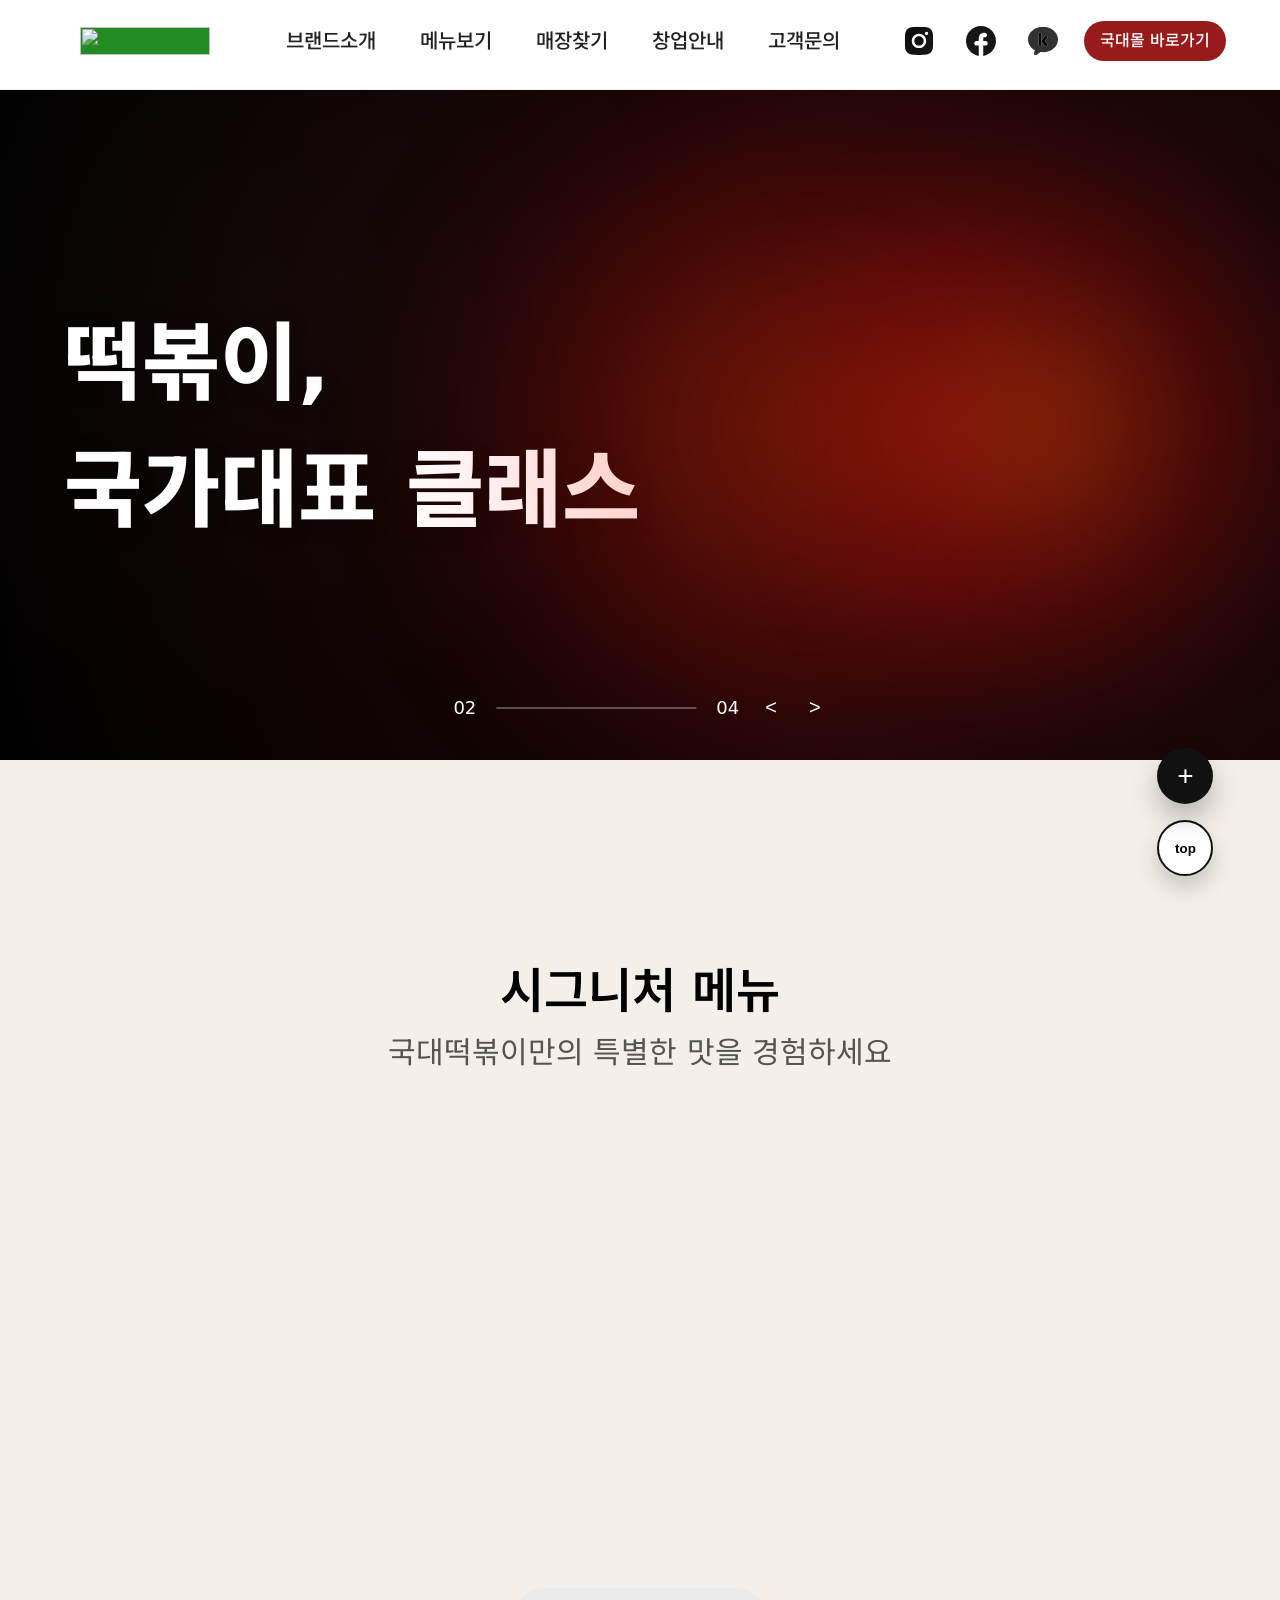
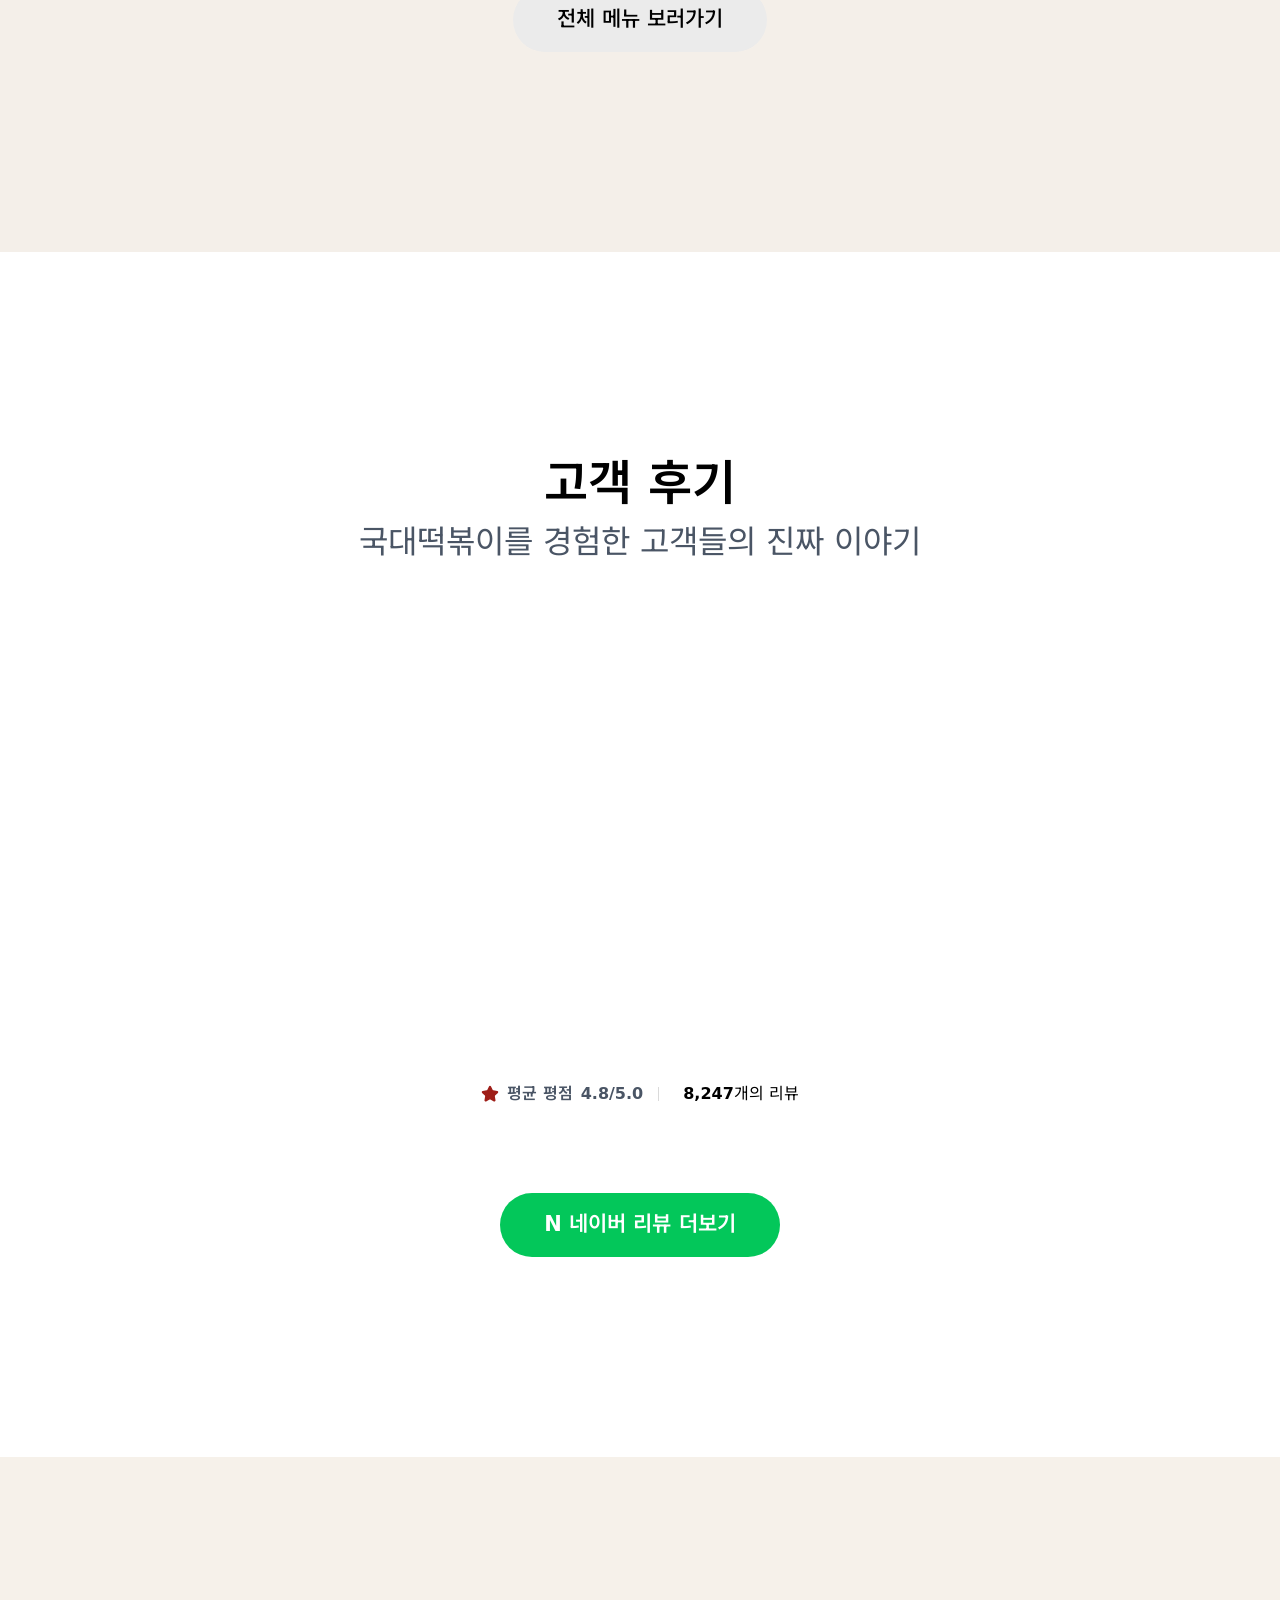
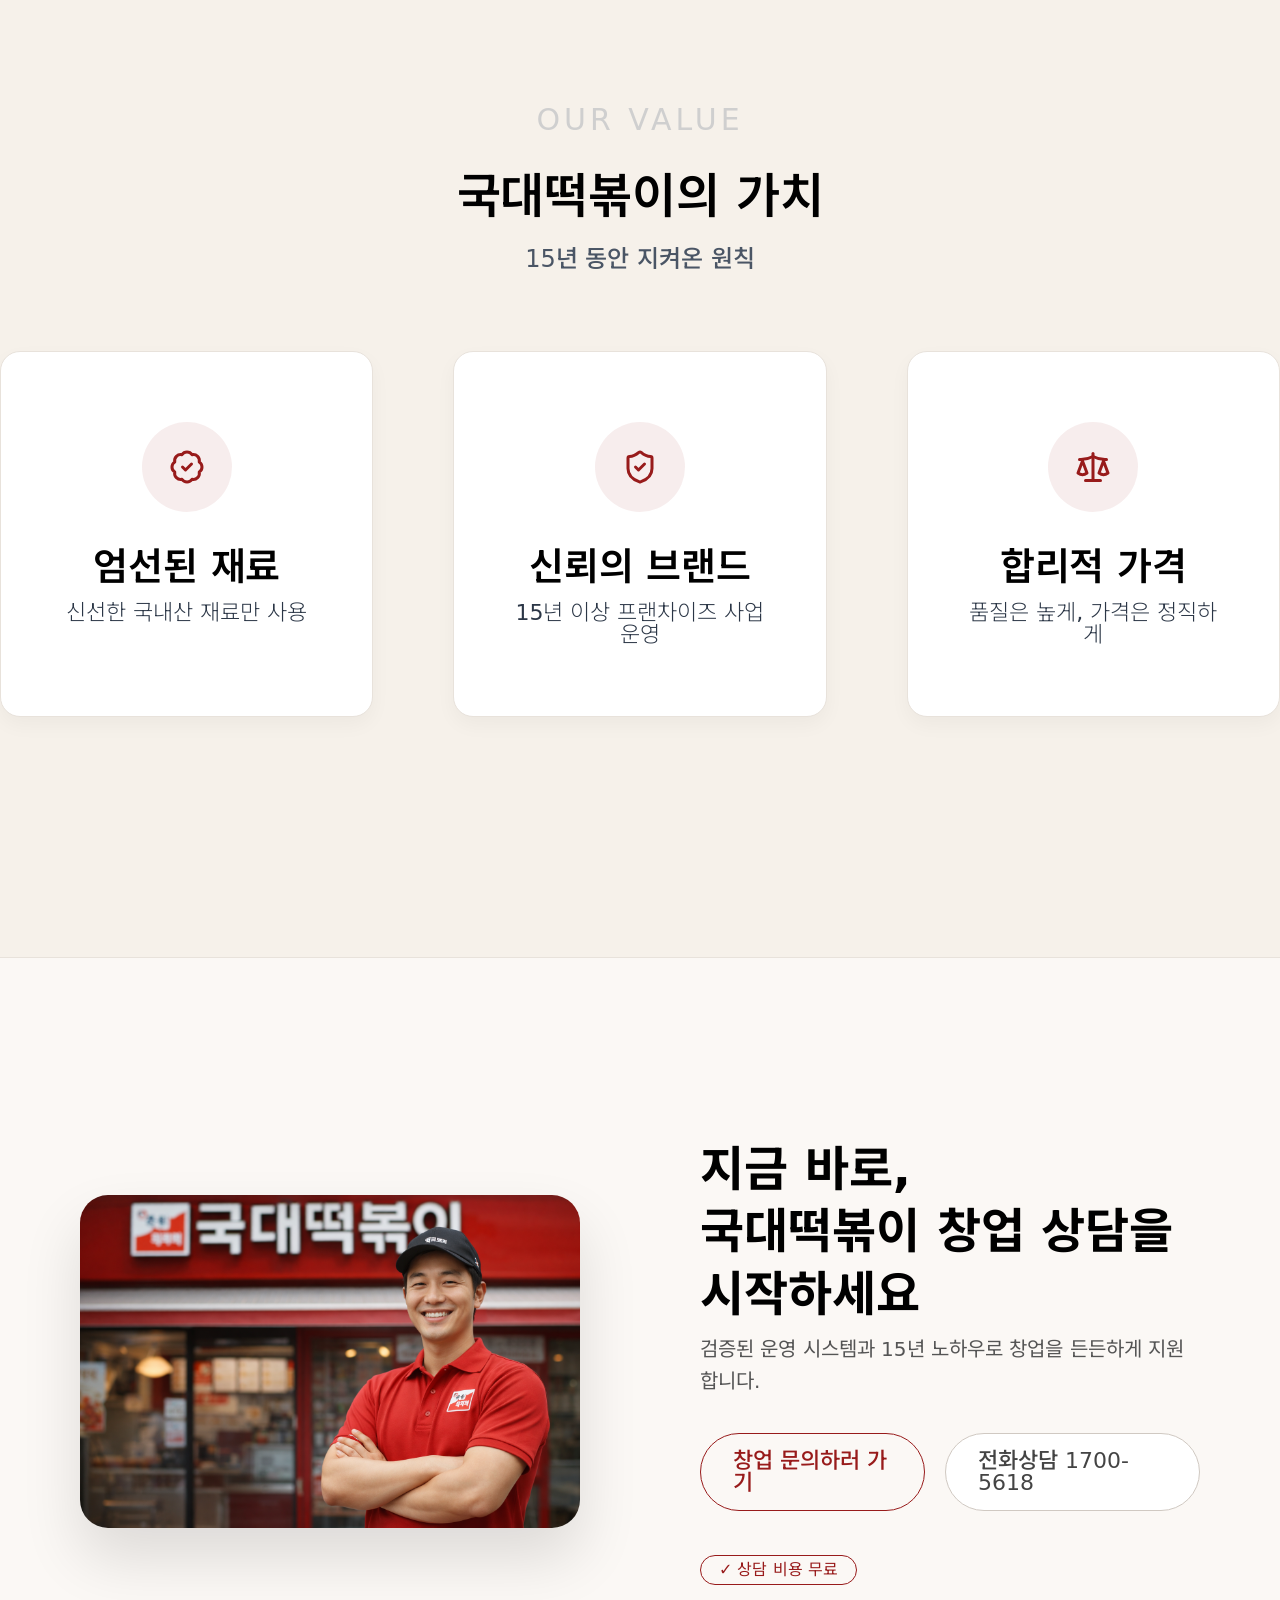
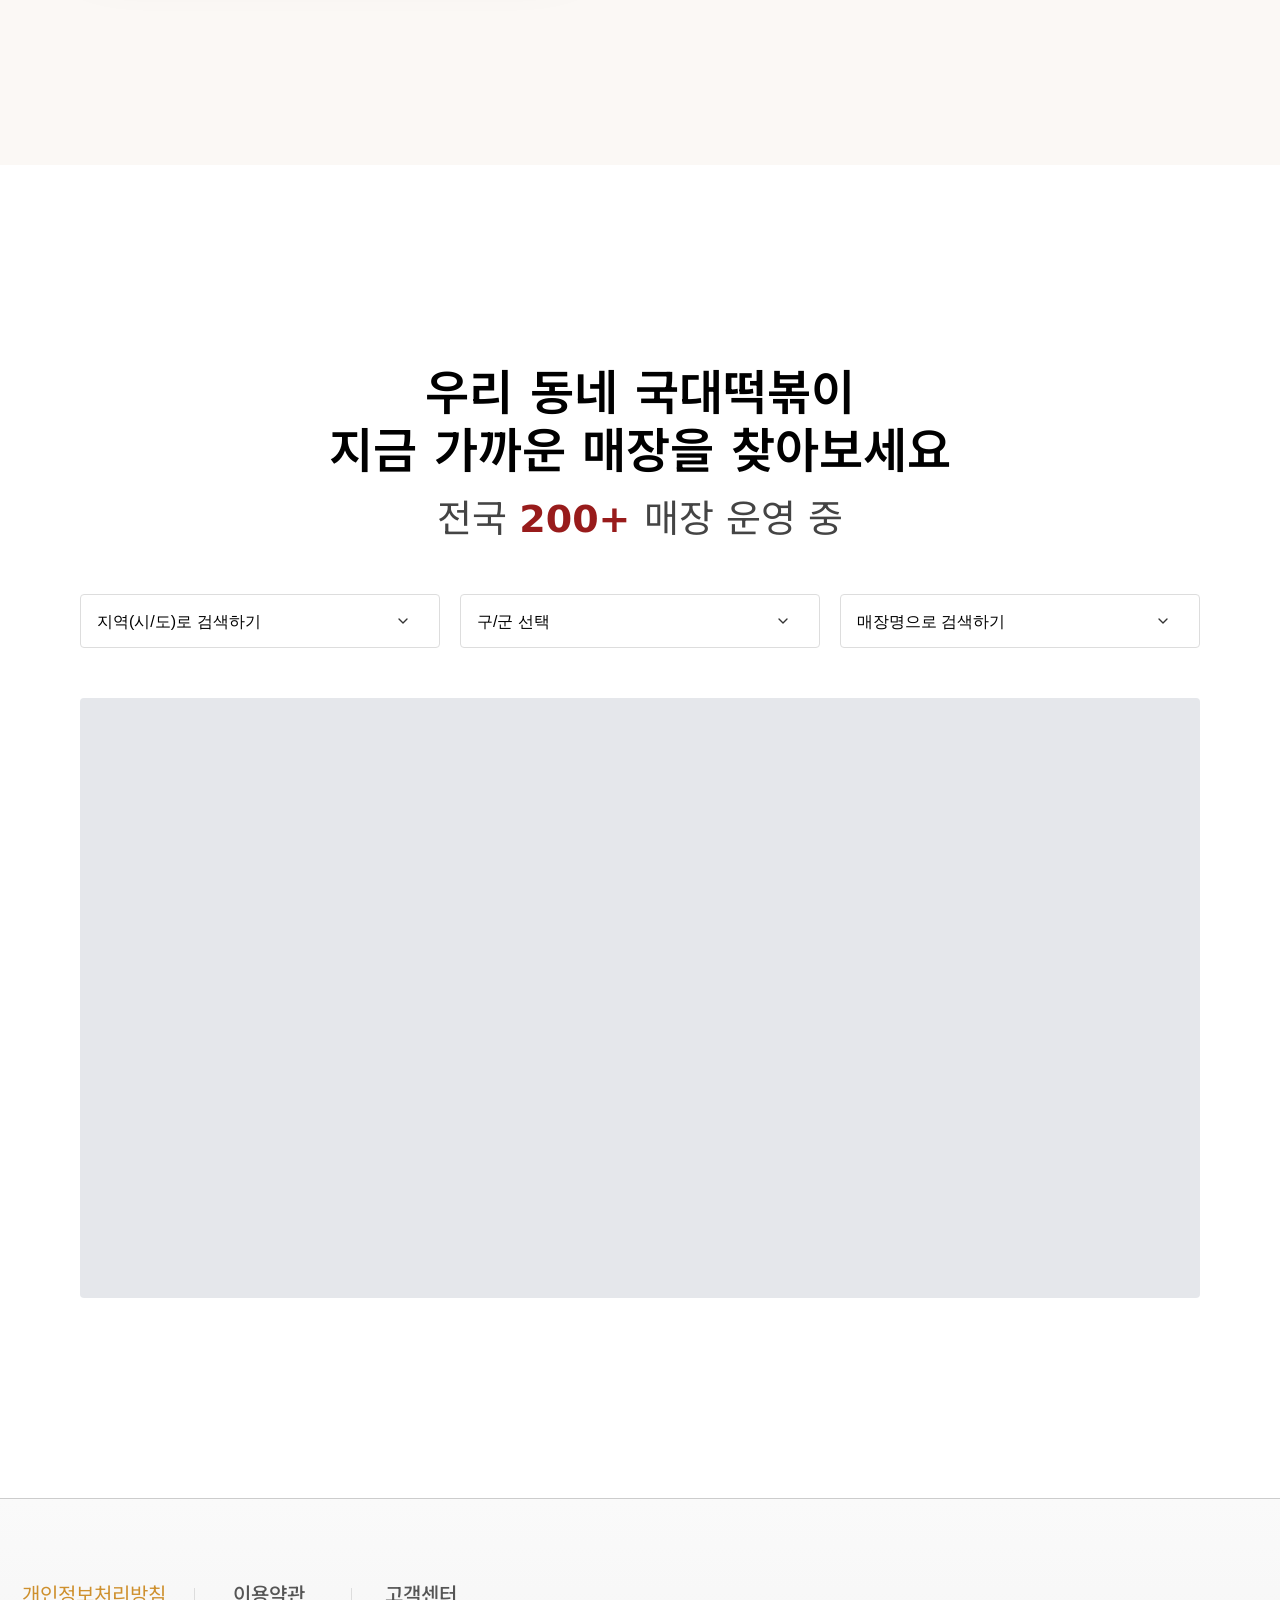
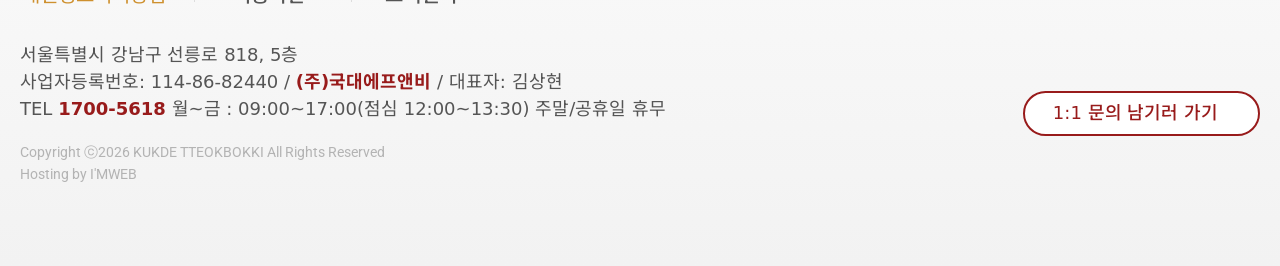
==== commit 2203677a: "기존 레이아웃 수정" ====
--- a/index.html
+++ b/index.html
@@ -13,8 +13,8 @@
   <link rel="shortcut icon" href="img/favicon.ico" type="image/x-icon">
   <link rel="stylesheet" href="css/reset.css">
   <link rel="stylesheet" href="css/common.css">
+  <link rel="stylesheet" href="css/common_media.css">
   <link rel="stylesheet" href="css/main_style.css">
-  <link rel="stylesheet" href="css/common_media.css">
   <link rel="stylesheet" href="css/main_media.css">
   <script src="https://cdn.jsdelivr.net/npm/swiper@11/swiper-bundle.min.js"></script>
   <script src="https://cdnjs.cloudflare.com/ajax/libs/gsap/3.12.5/gsap.min.js"></script>
@@ -34,11 +34,11 @@
         <div class="all_menu">
           <nav class="main_nav">
             <ul class="gnb">
-              <li><a href="#">브랜드소개</a></li>
+              <li class="yet"><a href="#">브랜드소개</a></li>
               <li class="ready"><a href="product.html">메뉴보기</a></li>
-              <li><a href="#">매장찾기</a></li>
+              <li class="yet"><a href="#">매장찾기</a></li>
               <li class="ready"><a href="info.html">창업안내</a></li>
-              <li><a href="#">고객문의</a></li>
+              <li class="yet"><a href="#">고객문의</a></li>
             </ul>
           </nav>
           <div class="sub_menu">
@@ -276,7 +276,7 @@
             </div><!-- //.review_count -->
           </div><!-- //.review_meta -->
           <div class="more_btn">
-            <a href="#"><span>네이버 리뷰 더보기</span></a>
+            <a href="#"><span>N 네이버 리뷰 더보기</span></a>
           </div>
         </div><!-- //.inner -->
       </section><!-- //.review_con -->
@@ -286,21 +286,47 @@
         <em>15년 동안 지켜온 원칙</em>
         <ul>
           <li>
-            <div class="icon"><img src="img/rice.png" alt="rice_icon"></div><!-- //.icon -->
+            <div class="icon">
+              <svg xmlns="http://www.w3.org/2000/svg" width="24" height="24" viewBox="0 0 24 24" fill="none"
+                stroke="currentColor" stroke-width="2" stroke-linecap="round" stroke-linejoin="round"
+                class="lucide lucide-badge-check-icon lucide-badge-check">
+                <path
+                  d="M3.85 8.62a4 4 0 0 1 4.78-4.77 4 4 0 0 1 6.74 0 4 4 0 0 1 4.78 4.78 4 4 0 0 1 0 6.74 4 4 0 0 1-4.77 4.78 4 4 0 0 1-6.75 0 4 4 0 0 1-4.78-4.77 4 4 0 0 1 0-6.76Z" />
+                <path d="m9 12 2 2 4-4" />
+              </svg>
+            </div><!-- //.icon -->
             <div class="txt_box">
               <span>엄선된 재료</span>
               <p>신선한 국내산 재료만 사용</p>
             </div><!-- //.txt_box -->
           </li>
           <li>
-            <div class="icon"><img src="img/hand.png" alt="hand_icon"></div><!-- //.icon -->
+            <div class="icon">
+              <svg xmlns="http://www.w3.org/2000/svg" width="24" height="24" viewBox="0 0 24 24" fill="none"
+                stroke="currentColor" stroke-width="2" stroke-linecap="round" stroke-linejoin="round"
+                class="lucide lucide-shield-check-icon lucide-shield-check">
+                <path
+                  d="M20 13c0 5-3.5 7.5-7.66 8.95a1 1 0 0 1-.67-.01C7.5 20.5 4 18 4 13V6a1 1 0 0 1 1-1c2 0 4.5-1.2 6.24-2.72a1.17 1.17 0 0 1 1.52 0C14.51 3.81 17 5 19 5a1 1 0 0 1 1 1z" />
+                <path d="m9 12 2 2 4-4" />
+              </svg>
+            </div><!-- //.icon -->
             <div class="txt_box">
               <span>신뢰의 브랜드</span>
               <p>15년 이상 프랜차이즈 사업 운영</p>
             </div><!-- //.txt_box -->
           </li>
           <li>
-            <div class="icon"><img src="img/yellowstar.png" alt="yellowstar_icon"></div><!-- //.icon -->
+            <div class="icon">
+              <svg xmlns="http://www.w3.org/2000/svg" width="24" height="24" viewBox="0 0 24 24" fill="none"
+                stroke="currentColor" stroke-width="2" stroke-linecap="round" stroke-linejoin="round"
+                class="lucide lucide-scale-icon lucide-scale">
+                <path d="M12 3v18" />
+                <path d="m19 8 3 8a5 5 0 0 1-6 0zV7" />
+                <path d="M3 7h1a17 17 0 0 0 8-2 17 17 0 0 0 8 2h1" />
+                <path d="m5 8 3 8a5 5 0 0 1-6 0zV7" />
+                <path d="M7 21h10" />
+              </svg>
+            </div><!-- //.icon -->
             <div class="txt_box">
               <span>합리적 가격</span>
               <p>품질은 높게, 가격은 정직하게</p>
@@ -308,17 +334,34 @@
           </li>
         </ul>
       </section><!-- //.value_con -->
-      <section class="business_con ">
+      <section class="business_con">
         <div class="inner">
-          <div class="txt_box">
-            <h2>지금 바로,<br>국대떡볶이 창업 상담을 시작하세요</h2>
-            <p class="sub">검증된 운영 시스템과 15년 노하우로 창업을 든든하게 지원합니다.</p>
-          </div><!-- //.txt_box -->
-          <div class="btn_box">
-            <a href="info.html" class="more_btn">창업 문의하러 가기<i class="fa-solid fa-arrow-right"></i></a>
-            <a href="#" class="tel_btn">전화상담 1700-5618</a>
-          </div><!-- //.btn_box -->
-          <p class="notice">상담 비용 무료</p>
+          <div class="img_box">
+            <img src="img/business.png" alt="창업 쪽 사진">
+          </div>
+          <div class="content_box">
+            <div class="txt_box">
+              <h2>
+                지금 바로,<br>
+                국대떡볶이 창업 상담을 시작하세요
+              </h2>
+              <p class="sub">
+                검증된 운영 시스템과 15년 노하우로 창업을 든든하게 지원합니다.
+              </p>
+            </div>
+            <div class="btn_box">
+              <a href="info.html" class="more_btn">
+                창업 문의하러 가기
+                <i class="fa-solid fa-arrow-right"></i>
+              </a>
+              <a href="tel:17005618" class="tel_btn">
+                전화상담 1700-5618
+              </a>
+            </div><!-- //.btn_box -->
+            <div class="notice">
+              ✓ 상담 비용 무료
+            </div><!-- //.notice -->
+          </div><!-- //.content_box -->
         </div><!-- //.inner -->
       </section><!-- //.business_con -->
       <section class="search_con">
--- a/css/common.css
+++ b/css/common.css
@@ -14,10 +14,11 @@
   --Roboto: "Roboto", sans-serif;
   --point_color: #CE902E;
   --footer_color: #AFAFAF;
-  --brand_red: #981b1b;
+  --brand_color: #981b1b;
   --brand_light_red: rgba(179, 38, 30, 0.3);
   --brand_navy: #1F2A44;
   --brand_cream: #FEE3C1;
+  --detail-bg: #f6f6f6;
 }
 
 * {
@@ -27,6 +28,7 @@
 
 body {
   font-family: "Pretendard Variable", Pretendard, -apple-system, BlinkMacSystemFont, system-ui, Roboto, "Helvetica Neue", "Segoe UI", "Apple SD Gothic Neo", "Noto Sans KR", "Malgun Gothic", "Apple Color Emoji", "Segoe UI Emoji", "Segoe UI Symbol", sans-serif;
+  background: #fbf8f5;
 }
 
 body.menu-open {
@@ -137,8 +139,16 @@
   width: 100%;
 }
 
+header .gnb>li.yet a:hover {
+  color: rgba(0, 0, 0, 0.4);
+}
+
+header .gnb>li.yet>a::after {
+  background: rgba(0, 0, 0, 0.4);
+}
+
 header .gnb>li.ready>a::after {
-  background: var(--brand_red);
+  background: var(--brand_color);
 }
 
 header .all_menu {
--- a/css/main_style.css
+++ b/css/main_style.css
@@ -280,7 +280,7 @@
 .menu_con {
     width: 100%;
     margin: 0 auto;
-    background: #ffffff;
+    background: #f4efe9;
     padding: 200px 0;
 }
 
@@ -437,7 +437,7 @@
 
 .review_con {
     width: 100%;
-    background: rgba(250, 250, 250, 0.8);
+    background: #ffffff;
     padding: 200px 0;
 }
 
@@ -532,7 +532,7 @@
     width: 48px;
     height: 48px;
     border-radius: 50%;
-    background: #B3261E;
+    background: #949760;
     color: #fff;
     display: flex;
     align-items: center;
@@ -625,12 +625,12 @@
     justify-content: center;
     height: 64px;
     padding: 0 44px;
-    background: #ebebeb;
-    color: #000;
+    background: #03C75A;
+    color: #fff;
     border-radius: 999px;
     font-size: 21px;
-    font-weight: 500;
-    transition: color 0.2s ease;
+    font-weight: 600;
+    transition: all 0.3s ease;
 }
 
 .review_con .more_btn a::before {
@@ -641,6 +641,7 @@
     width: 100%;
     height: 100%;
     background: #981b1b;
+    /* 브랜드 레드 */
     transition: left 0.4s ease;
     z-index: 0;
 }
@@ -655,7 +656,7 @@
 }
 
 .review_con .more_btn a:hover {
-    color: #fff;
+    transform: translateY(-4px);
 }
 
 /* value_con */
@@ -663,7 +664,7 @@
 .value_con {
     width: 100%;
     padding: 240px 0;
-    background: #ffffff;
+    background: #f6f1ea;
     text-align: center;
     display: flex;
     flex-direction: column;
@@ -697,6 +698,8 @@
 }
 
 
+
+
 .value_con ul {
     max-width: 1500px;
     display: grid;
@@ -710,28 +713,36 @@
 .value_con ul li {
     min-height: 320px;
     padding: 70px 60px;
-    border-radius: 32px;
-    box-shadow:
-        0 20px 45px rgba(0, 0, 0, 0.06),
-        0 6px 18px rgba(0, 0, 0, 0.04);
+    border-radius: 20px;
+    background: #ffffff;
+    border: 1px solid #e8e2db;
+    box-shadow: 0 8px 20px rgba(0, 0, 0, 0.04);
     transition: transform 0.35s ease, box-shadow 0.35s ease;
 }
 
 .value_con ul li:hover {
-    transform: translateY(-14px);
+    transform: translateY(-6px);
     box-shadow:
         0 35px 70px rgba(0, 0, 0, 0.12),
         0 10px 25px rgba(0, 0, 0, 0.08);
 }
 
-
 .value_con .icon {
-    margin-bottom: 36px;
-}
-
-.value_con .icon img {
     width: 90px;
-    height: auto;
+    height: 90px;
+    border-radius: 50%;
+    background: rgba(152, 27, 27, 0.08);
+    display: flex;
+    align-items: center;
+    justify-content: center;
+    margin: 0 auto 36px;
+}
+
+.value_con .icon svg {
+    width: 36px;
+    height: 36px;
+    stroke: #981b1b;
+    stroke-width: 2;
 }
 
 .value_con .txt_box span {
@@ -753,60 +764,68 @@
 /* business_con */
 
 .business_con {
-    min-height: 750px;
-    background: rgba(250, 250, 250, 0.8);
-    display: flex;
-    align-items: center;
-    justify-content: center;
-    text-align: center;
-    padding: 200px 0;
+    padding: 180px 0;
+    background: #fbf8f5;
+    border-top: 1px solid #e8e2db;
 }
 
 .business_con .inner {
+    max-width: 1400px;
+    margin: 0 auto;
+    display: grid;
+    grid-template-columns: 1fr 1fr;
+    gap: 120px;
+    align-items: center;
+}
+
+.business_con .img_box img {
+    width: 100%;
+    border-radius: 28px;
+    display: block;
+    box-shadow: 0 30px 60px rgba(0, 0, 0, 0.12);
+}
+
+
+.business_con .content_box {
     display: flex;
     flex-direction: column;
-    align-items: center;
-    gap: 80px;
-    opacity: 0;
-    transform: translateY(40px);
-}
+    gap: 36px;
+}
+
 
 .business_con .txt_box h2 {
     font-size: 48px;
+    line-height: 1.3;
+    font-weight: 700;
+    word-break: keep-all;
+    margin-bottom: 8px;
+}
+
+.business_con .txt_box .sub {
+    font-size: 20px;
+    color: #555;
+    line-height: 1.6;
+}
+
+
+.business_con .btn_box {
+    display: flex;
+    gap: 20px;
+    align-items: center;
+}
+
+.business_con .btn_box a {
+    font-weight: 500;
+    font-size: 22px;
+}
+
+.business_con .more_btn {
+    padding: 16px 32px;
+    border-radius: 999px;
+    border: 1px solid #981b1b;
+    color: #981b1b;
     font-weight: 600;
-    line-height: 1.2;
-    margin-bottom: 20px;
-}
-
-.business_con .txt_box .sub {
-    font-size: 28px;
-    font-weight: 400;
-    color: #333;
-}
-
-.business_con .btn_box {
-    display: flex;
-    gap: 76px;
-    align-items: center;
-}
-
-.business_con .btn_box a {
-    width: 264px;
-    height: 72px;
-    border-radius: 9999px;
-    display: flex;
-    align-items: center;
-    justify-content: center;
-    font-size: 20px;
-    font-weight: 600;
-    transition: 0.3s ease;
-}
-
-.business_con .more_btn {
-    background: #fff;
-    color: #171717;
-    gap: 8px;
-    border: 1px solid #981b1b;
+    transition: all 0.3s ease;
 }
 
 .business_con .more_btn:hover {
@@ -815,45 +834,34 @@
 }
 
 .business_con .tel_btn {
-    border: 1px solid #afafaf;
-    color: #434343;
+    padding: 16px 32px;
+    border-radius: 999px;
+    border: 1px solid #d0c9c2;
+    color: #444;
+    background: #fff;
+    transition: all 0.3s ease;
 }
 
 .business_con .tel_btn:hover {
-    color: #000;
-    background: var(--w-color);
+    border-color: #981b1b;
+}
+
+
+.business_con .notice {
+    margin-top: 8px;
+    font-size: 16px;
+    padding: 6px 18px;
+    border-radius: 999px;
     border: 1px solid #981b1b;
-}
-
-
-.business_con .notice {
-    margin-top: 20px;
-    font-size: 26px;
-    padding: 0 36px;
-    height: 60px;
-    border-radius: 999px;
-    display: inline-flex;
-    align-items: center;
-    justify-content: center;
     color: #981b1b;
-    background: transparent;
-    border: 2px solid #981b1b;
-
+    width: fit-content;
     transition: all 0.3s ease;
-}
-
-.business_con .notice::before {
-    content: "✓";
-    margin-right: 10px;
 }
 
 .business_con .notice:hover {
     background: #981b1b;
     color: #fff;
-    transform: translateY(-3px);
-    box-shadow: 0 10px 20px rgba(0, 0, 0, 0.12);
-}
-
+}
 
 /* search con */
 
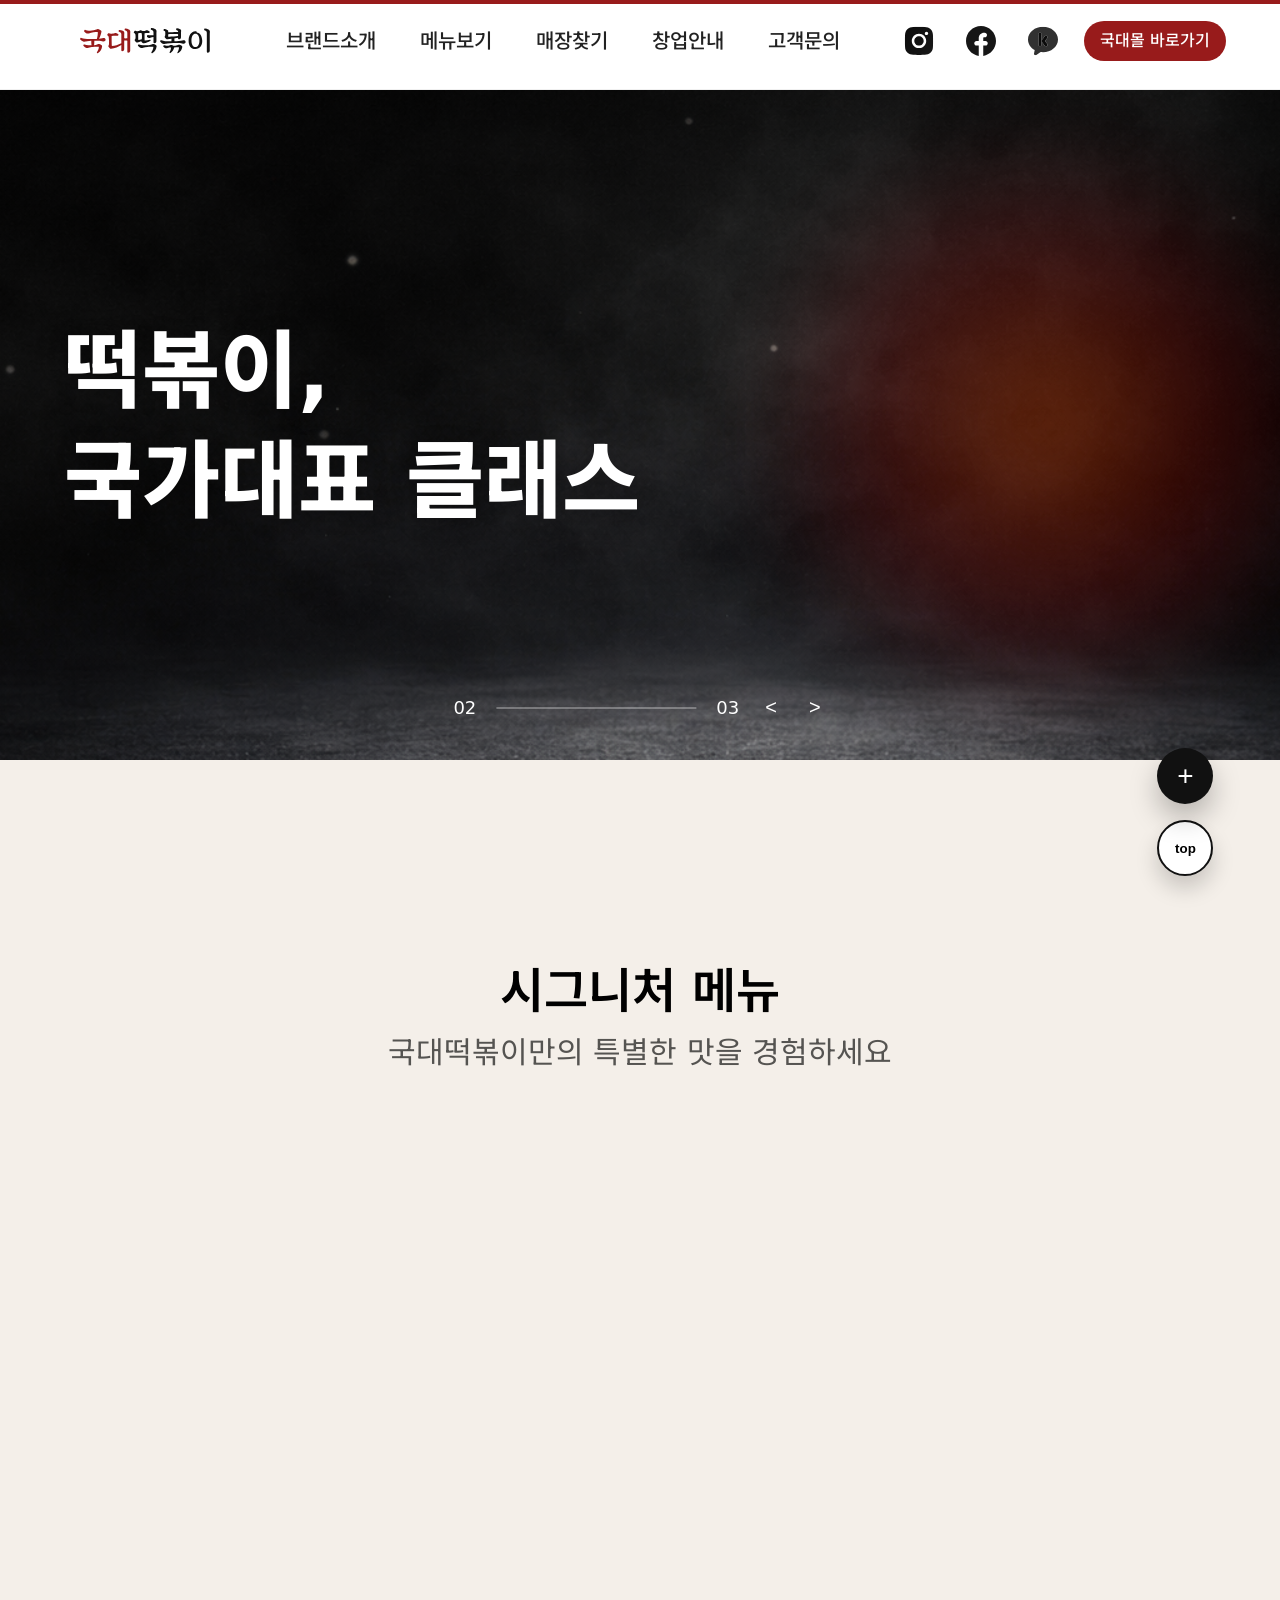
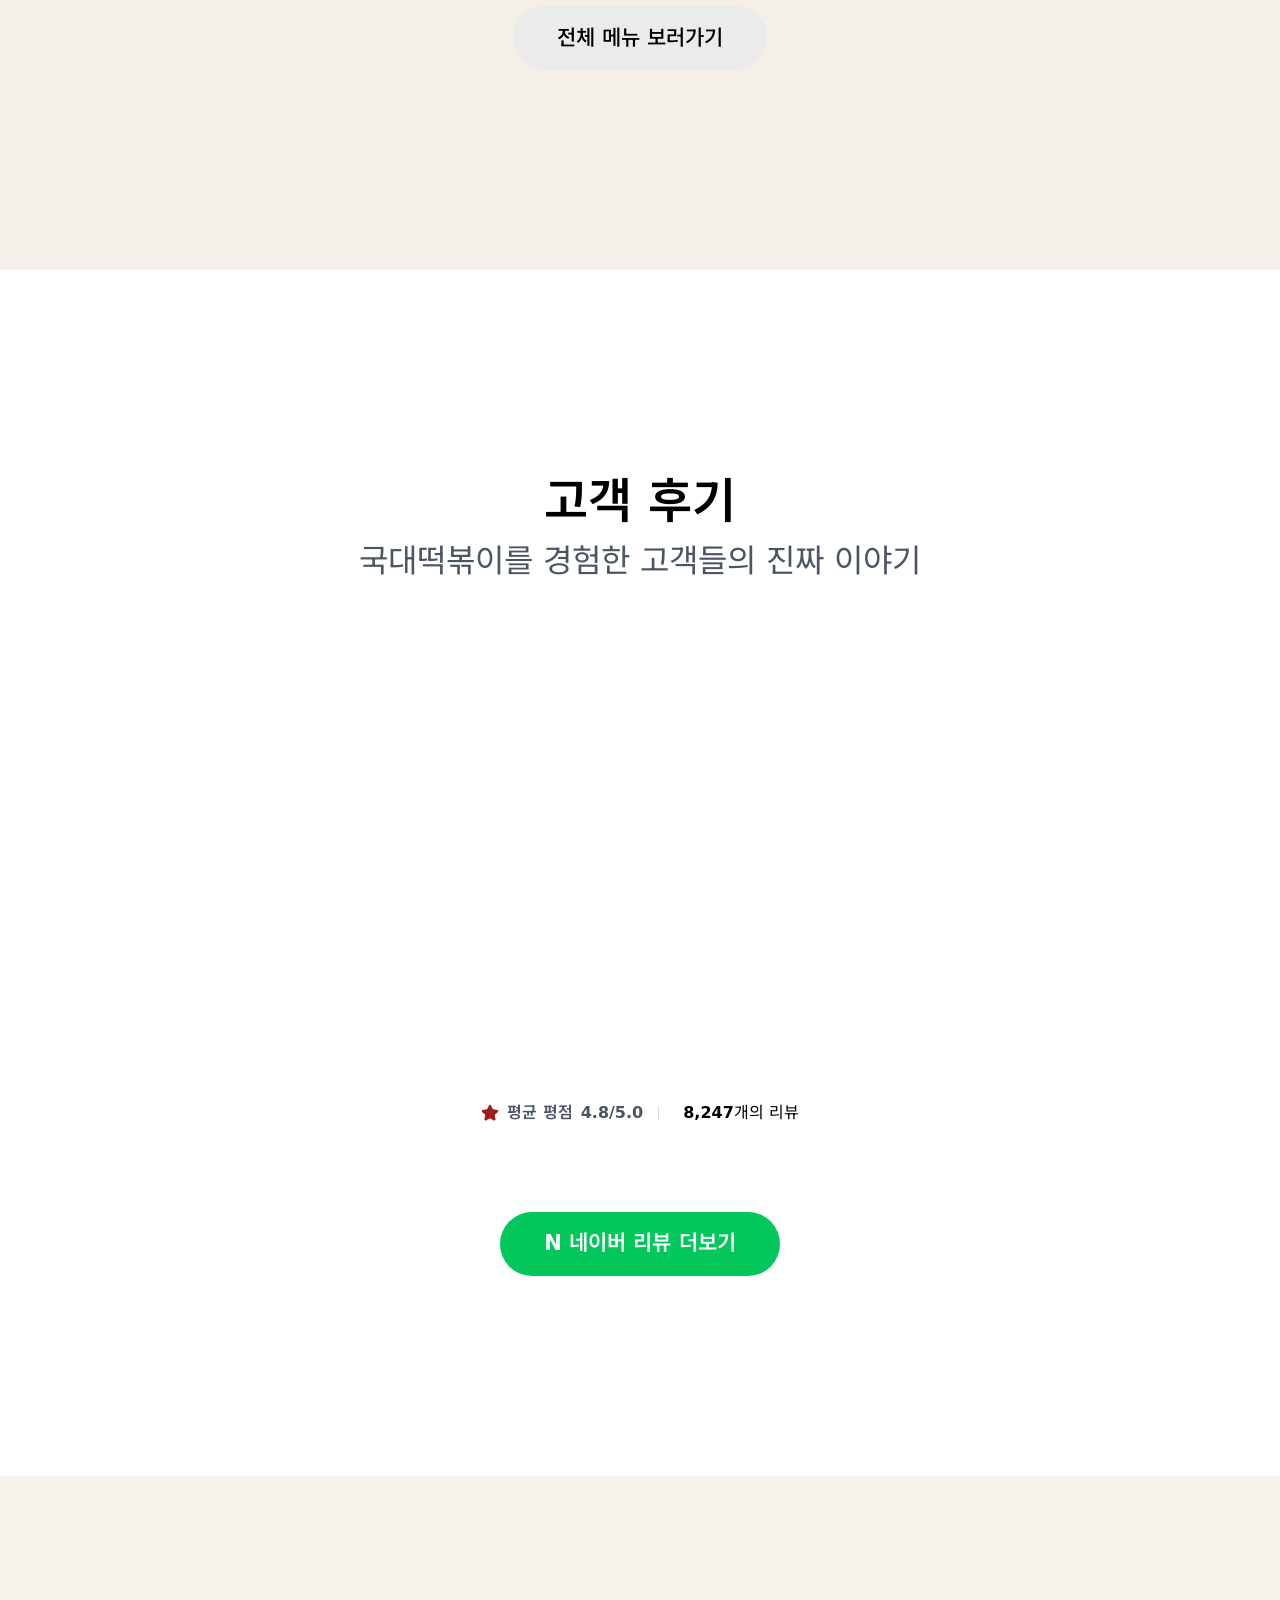
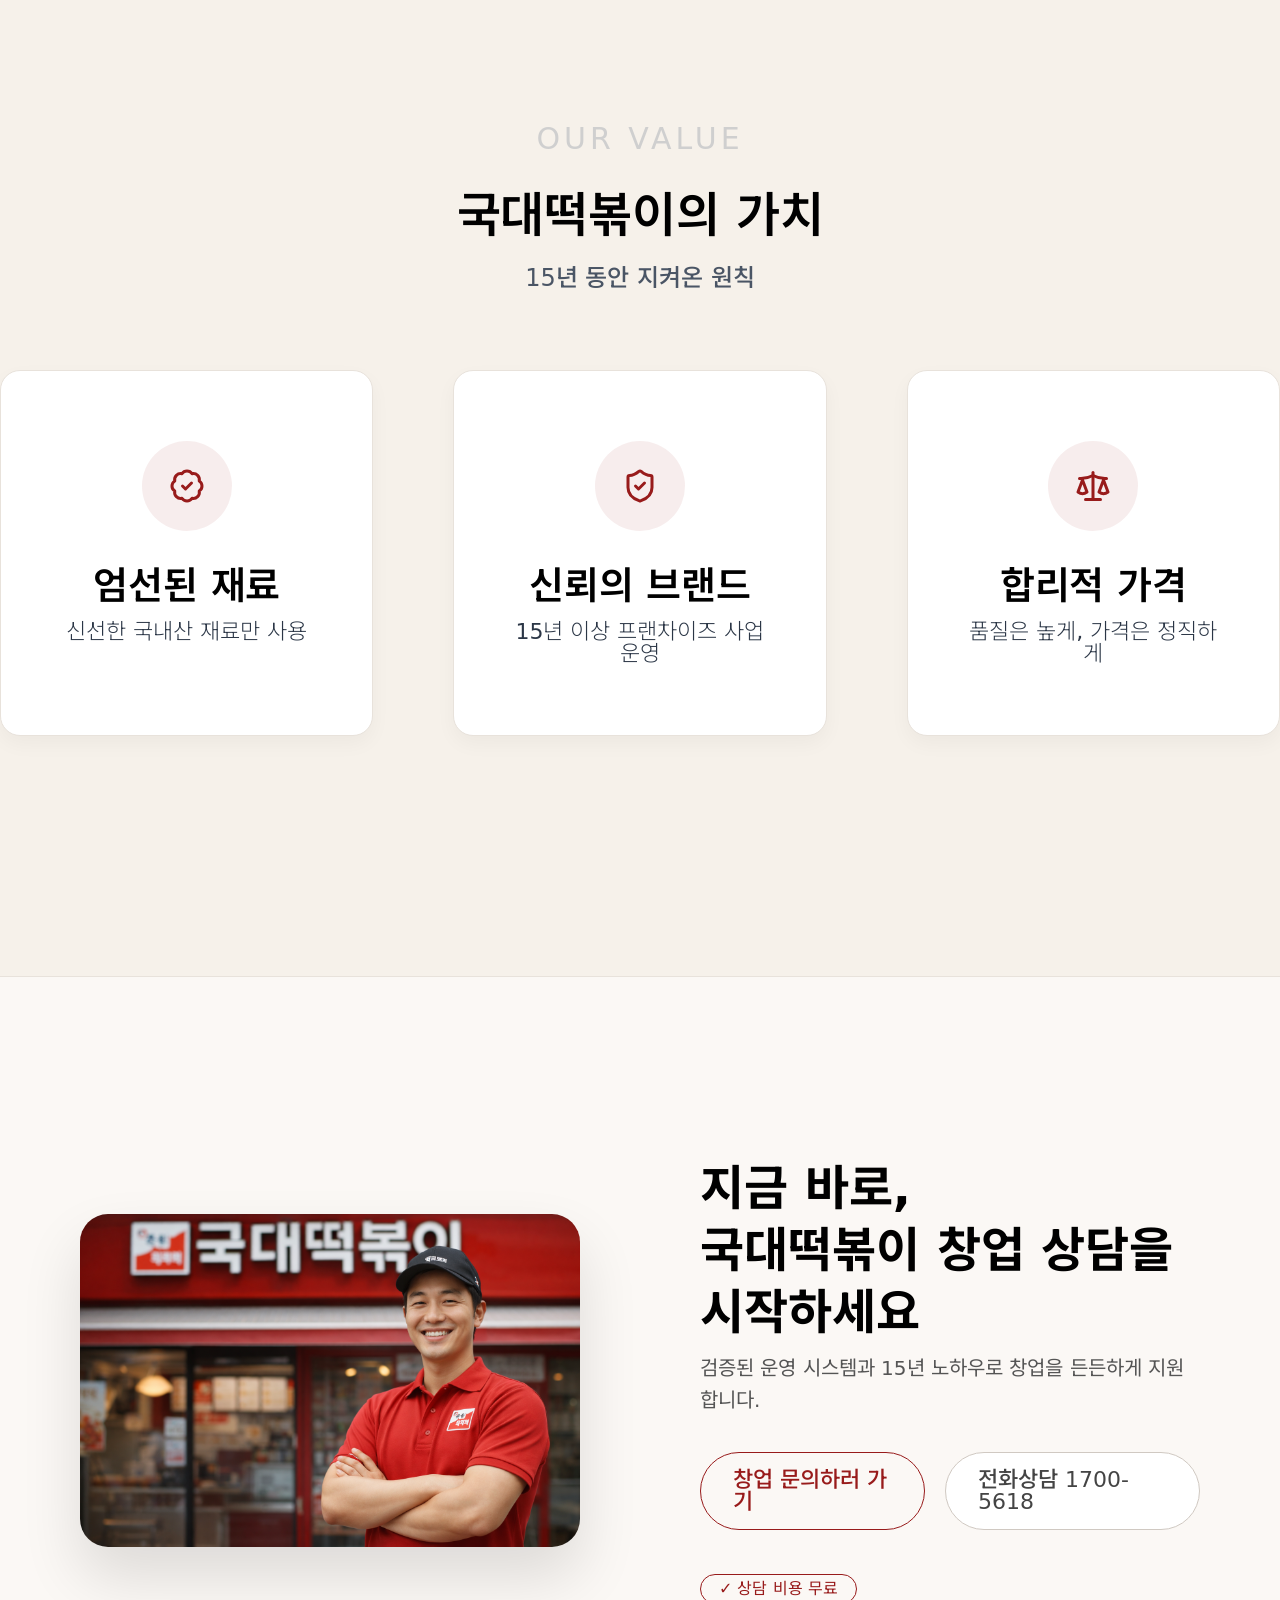
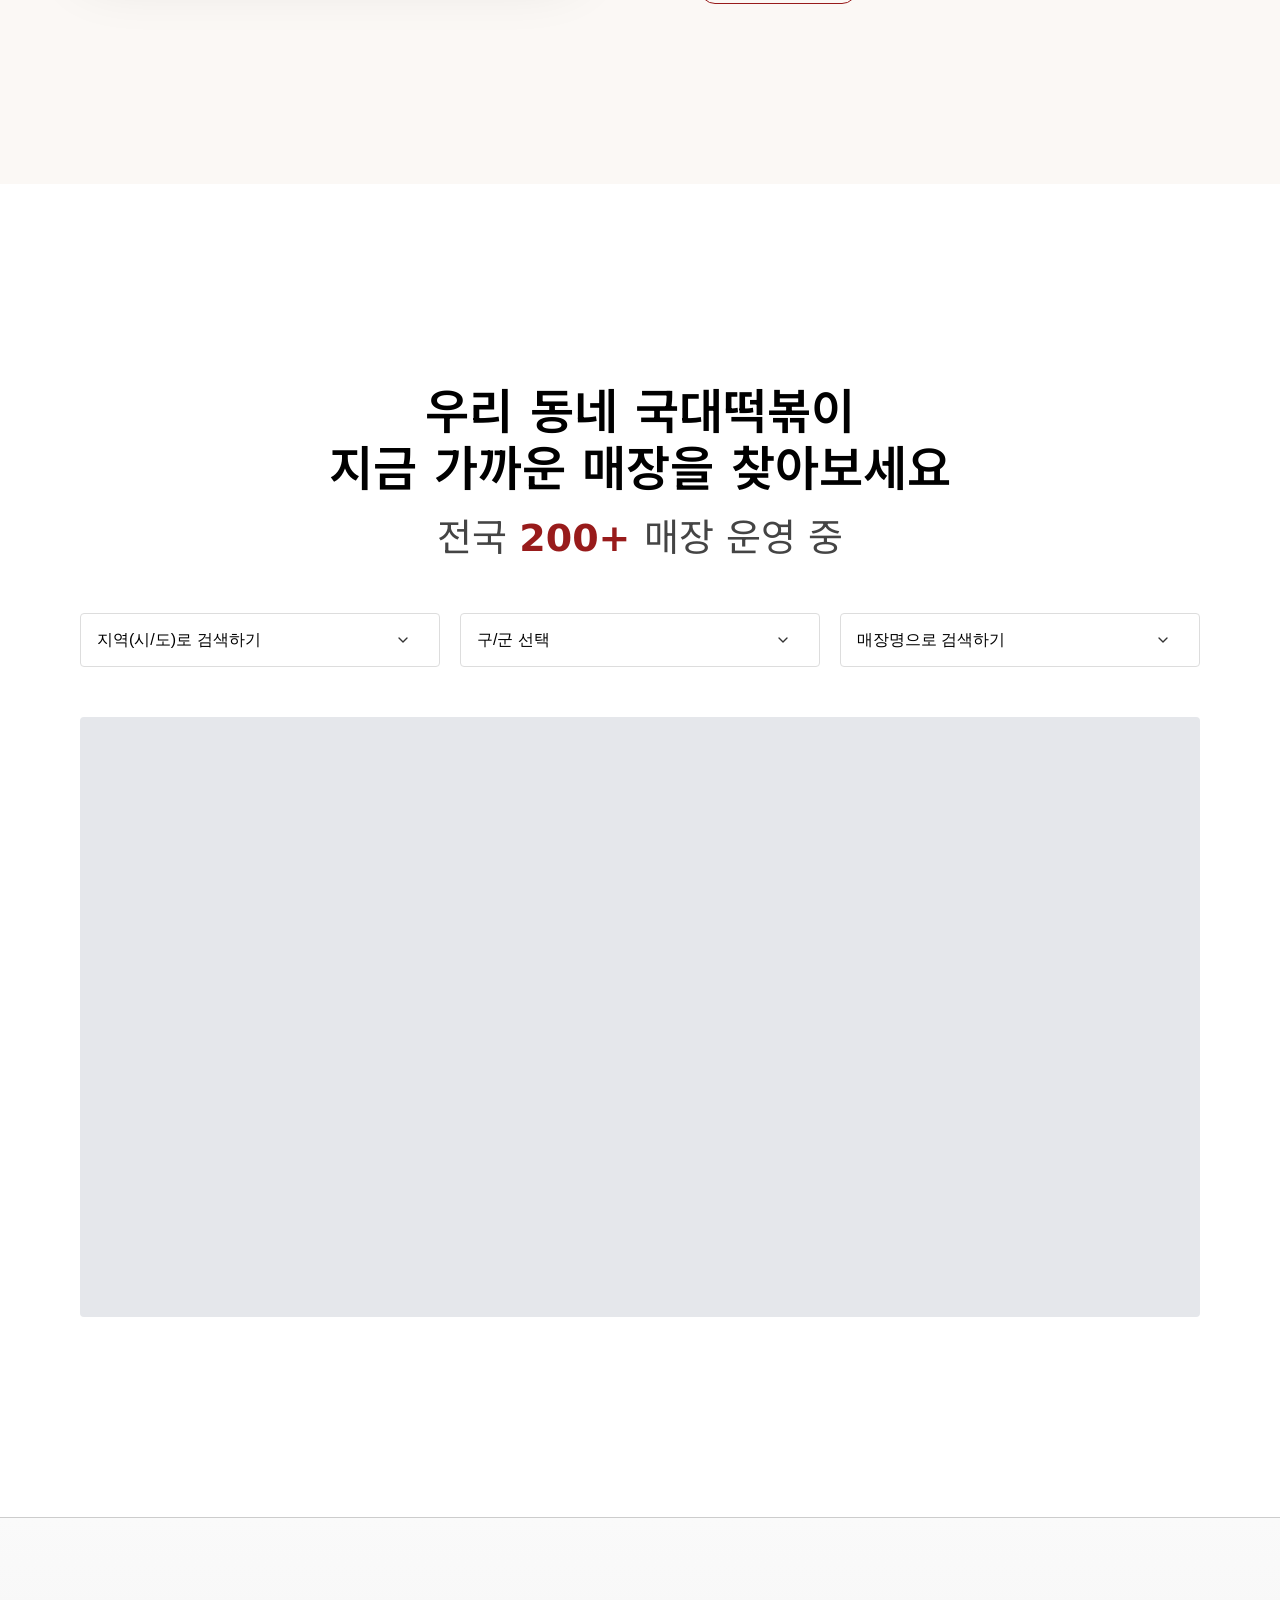
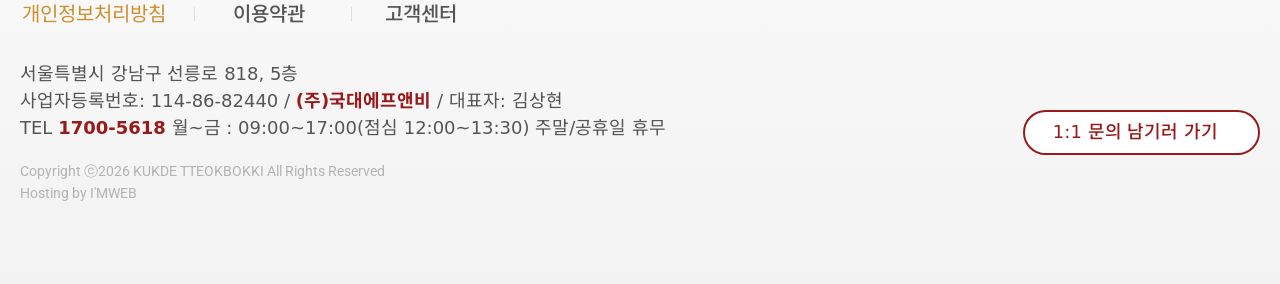
==== commit 9aedfeaf: "전체 고쳐둠" ====
--- a/index.html
+++ b/index.html
@@ -21,14 +21,14 @@
   <script src="https://cdnjs.cloudflare.com/ajax/libs/gsap/3.12.5/ScrollTrigger.min.js"></script>
   <script src="js/common.js"></script>
 </head>
-
 <body>
+  <div class="scroll_progress"></div>
   <div class="wrap">
     <header>
       <div class="inner">
         <h1>
           <a href="index.html">
-            <img src="" alt="">
+            <img src="img/logo.svg" alt="로고">
           </a>
         </h1>
         <div class="all_menu">
@@ -79,9 +79,10 @@
         <div class="swiper">
           <ul class="swiper-wrapper">
             <li class="swiper-slide slide1">
+              <div class="slide_bg"></div><!-- //.slide_bg -->
               <div class="visual_inner">
                 <div class="visual_text">
-                  <h2>오늘, <br>매운 걸로 끝낸다.</h2>
+                  <h2>오늘, <br>매운 걸로 끝낸다</h2>
                 </div>
                 <div class="visual_food">
                   <img src="img/food01.svg" alt="">
@@ -89,6 +90,7 @@
               </div>
             </li>
             <li class="swiper-slide slide2">
+              <div class="slide_bg"></div><!-- //.slide_bg -->
               <div class="visual_inner">
                 <div class="visual_text">
                   <h2>떡볶이, <br>국가대표 클래스</h2>
@@ -99,22 +101,13 @@
               </div>
             </li>
             <li class="swiper-slide slide3">
+              <div class="slide_bg"></div><!-- //.slide_bg -->
               <div class="visual_inner">
                 <div class="visual_text">
                   <h2>오늘의 승리는<br> 떡볶이다!</h2>
                 </div>
                 <div class="visual_food">
                   <img src="img/food03.svg" alt="">
-                </div>
-              </div>
-            </li>
-            <li class="swiper-slide slide4">
-              <div class="visual_inner">
-                <div class="visual_text">
-                  <h2>승리는 팀플이다!</h2>
-                </div>
-                <div class="visual_food">
-                  <img src="img/food04.svg" alt="">
                 </div>
               </div>
             </li>
--- a/css/common.css
+++ b/css/common.css
@@ -26,6 +26,16 @@
   scroll-behavior: smooth;
 }
 
+.scroll_progress {
+  position: fixed;
+  top: 0;
+  left: 0;
+  height: 4px;
+  background: #981b1b;
+  width: 0%;
+  z-index: 9999;
+}
+
 body {
   font-family: "Pretendard Variable", Pretendard, -apple-system, BlinkMacSystemFont, system-ui, Roboto, "Helvetica Neue", "Segoe UI", "Apple SD Gothic Neo", "Noto Sans KR", "Malgun Gothic", "Apple Color Emoji", "Segoe UI Emoji", "Segoe UI Symbol", sans-serif;
   background: #fbf8f5;
@@ -92,8 +102,6 @@
 header h1 img {
   width: 140px;
   height: 28px;
-  /* 로고는 나중에 만들고 추가하기!! */
-  background: forestgreen;
   object-fit: contain;
   display: block;
 }
@@ -329,7 +337,11 @@
 }
 
 footer .f_option a:hover {
-  color: rgba(255, 255, 255, 0.95);
+  color: rgba(0, 0, 0, 0.95);
+}
+
+footer .f_option a:first-child:hover {
+  color: #CE902E;
 }
 
 footer .bottom {
--- a/css/main_style.css
+++ b/css/main_style.css
@@ -52,7 +52,7 @@
     font-size: 85px;
     font-weight: 800;
     margin-bottom: 16px;
-    line-height: 1.5;
+    line-height: 1.3;
     letter-spacing: -1;
     text-shadow: 0 4px 20px rgba(0, 0, 0, 0.25);
 }
@@ -82,138 +82,45 @@
     width: 38vw;
     max-width: 760px;
     height: auto;
-}
-
-.slide1 {
-    background: radial-gradient(circle at 30% 50%,
-            #b40000 0%,
-            #8e0000 40%,
-            #650000 100%);
+    filter: drop-shadow(0 40px 60px rgba(0, 0, 0, 0.55));
+}
+
+.slide1,
+.slide2,
+.slide3,
+.slide4 {
     position: relative;
     overflow: hidden;
 }
 
-.slide1::after {
-    content: "";
+.slide1 .slide_bg {
     position: absolute;
     inset: 0;
-    background: url('noise.png');
-    opacity: 0.05;
-    pointer-events: none;
-}
-
-.slide1::before {
-    content: "";
-    position: absolute;
-    right: 10%;
-    top: 50%;
-    width: 600px;
-    height: 600px;
-    transform: translateY(-50%);
-    background: radial-gradient(circle,
-            rgba(255, 80, 0, 0.35) 0%,
-            rgba(255, 0, 0, 0.15) 40%,
-            transparent 70%);
-    filter: blur(60px);
-}
-
-.slide2 {
-    position: relative;
-    overflow: hidden;
-    background: radial-gradient(circle at 75% 50%,
-            #3a0f0f 0%,
-            #1a0606 40%,
-            #000000 100%);
-}
-
-.slide2::before {
-    content: "";
-    position: absolute;
-    right: 12%;
-    top: 50%;
-    width: 700px;
-    height: 700px;
-    transform: translateY(-50%);
-    background: radial-gradient(circle,
-            rgba(255, 70, 0, 0.35) 0%,
-            rgba(255, 0, 0, 0.18) 40%,
-            transparent 70%);
-    filter: blur(80px);
-    pointer-events: none;
-}
-
-.slide2::after {
-    content: "";
+    background: url("../img/mainvisual01.png") center/cover no-repeat;
+    z-index: 0;
+}
+
+.slide1 .visual_inner,
+.slide2 .visual_inner,
+.slide3 .visual_inner,
+.slide4 .visual_inner {
+    position: relative;
+    z-index: 1;
+}
+
+.slide2 .slide_bg {
     position: absolute;
     inset: 0;
-    background: radial-gradient(circle at 20% 30%,
-            rgba(255, 255, 255, 0.02),
-            transparent 40%);
-    pointer-events: none;
-}
-
-.slide2 .visual_food img {
-    width: 40vw;
-    max-width: 820px;
-}
-
-.slide3 {
-    position: relative;
-    overflow: hidden;
-    background: radial-gradient(circle at 60% 50%,
-            #c40000 0%,
-            #8b0000 40%,
-            #300000 100%);
-}
-
-.slide3::before {
-    content: "";
+    background: url("../img/mainvisual02.svg") center/cover no-repeat;
+    z-index: 0;
+}
+
+
+.slide3 .slide_bg {
     position: absolute;
-    left: 15%;
-    top: 50%;
-    width: 650px;
-    height: 650px;
-    transform: translateY(-50%);
-    background: radial-gradient(circle,
-            rgba(255, 120, 0, 0.35) 0%,
-            rgba(255, 0, 0, 0.2) 40%,
-            transparent 70%);
-    filter: blur(80px);
-}
-
-
-.slide3 .visual_food img {
-    width: 40vw;
-    max-width: 820px;
-}
-
-.slide4 {
-    position: relative;
-    background: radial-gradient(circle at 70% 55%,
-            #3a0f0f 0%,
-            #1a0606 40%,
-            #000000 100%);
-}
-
-.slide4::before {
-    content: "";
-    position: absolute;
-    right: 18%;
-    top: 55%;
-    width: 700px;
-    height: 700px;
-    transform: translateY(-50%);
-    background: radial-gradient(circle,
-            rgba(255, 80, 0, 0.35) 0%,
-            rgba(255, 0, 0, 0.18) 40%,
-            transparent 70%);
-    filter: blur(90px);
-}
-
-
-
-.slide4 .visual_food {
-    transform: translateY(6%);
+    inset: 0;
+    background: url("../img/mainvisual03.png") center/cover no-repeat;
+    z-index: 0;
 }
 
 .visual_food {
@@ -335,7 +242,7 @@
 }
 
 .menu_con .menu_box ul li img {
-    width: 90%;
+    width: 100%;
     aspect-ratio: 1 / 1;
     /* 정사각형 */
     object-fit: cover;
--- a/css/main_media.css
+++ b/css/main_media.css
@@ -53,20 +53,34 @@
   }
 
   .business_con {
-    padding: 120px 0;
+    padding: 140px 0;
+  }
+
+  .business_con .inner {
+    gap: 80px;
   }
 
   .business_con .txt_box h2 {
-    font-size: 40px;
+    font-size: 36px;
+    line-height: 1.35;
   }
 
   .business_con .txt_box .sub {
-    font-size: 22px;
+    font-size: 18px;
+  }
+
+  .business_con .content_box {
+    gap: 28px;
   }
 
   .business_con .btn_box {
-    gap: 40px;
-  }
+    gap: 20px;
+  }
+
+  .business_con .btn_box a {
+    font-size: 18px;
+  }
+
 
   .search_con {
     padding: 120px 0;
@@ -115,6 +129,43 @@
   .review_con .people {
     font-size: 14px;
   }
+
+  .business_con {
+    padding: 120px 0;
+  }
+
+  .business_con .inner {
+    gap: 60px;
+  }
+
+  .business_con .img_box img {
+    border-radius: 24px;
+  }
+
+  .business_con .txt_box h2 {
+    font-size: 32px;
+    line-height: 1.35;
+  }
+
+  .business_con .txt_box .sub {
+    font-size: 17px;
+  }
+
+  .business_con .content_box {
+    gap: 24px;
+  }
+
+  .business_con .btn_box {
+    gap: 16px;
+  }
+
+  .business_con .btn_box a{
+    font-size: 15px;     
+    padding: 12px 22px;  
+    border-radius: 999px;
+  }
+
+
 
   .search_top {
     flex-wrap: wrap;
@@ -261,40 +312,52 @@
   }
 
   .business_con {
-    padding: 90px 0;
-    min-height: auto;
+    padding: 100px 0;
   }
 
   .business_con .inner {
-    gap: 40px;
+    grid-template-columns: 1fr;
+    gap: 48px;
+    text-align: center;
+  }
+
+  .business_con .img_box img {
+    width: 90%;
+    max-width: 380px;
+    margin: 0 auto;
+  }
+
+  .business_con .content_box {
+    align-items: center;
+    gap: 28px;
   }
 
   .business_con .txt_box h2 {
-    font-size: 26px;
-    line-height: 1.3;
+    font-size: 24px;
+    line-height: 1.4;
   }
 
   .business_con .txt_box .sub {
-    font-size: 16px;
+    font-size: 15px;
   }
 
   .business_con .btn_box {
-    flex-direction: row;
-    gap: 16px;
-    justify-content: center;
-    flex-wrap: wrap;
-  }
-
-  .business_con .btn_box a {
-    width: auto;
-    padding: 0 24px;
-    height: 52px;
+    flex-direction: column;
+    align-items: center;
+    width: 100%;
+    gap: 14px;
+  }
+
+  .business_con .btn_box a{
+    width: 90%;              
+    max-width: 360px;
+    padding: 14px 18px;    
+    font-size: 15px;
+  }
+
+  .business_con .notice {
     font-size: 14px;
-  }
-
-  .business_con .notice {
-    font-size: 16px;
-    margin-top: 10px;
+    margin-top: 6px;
   }
 
   .search_con {
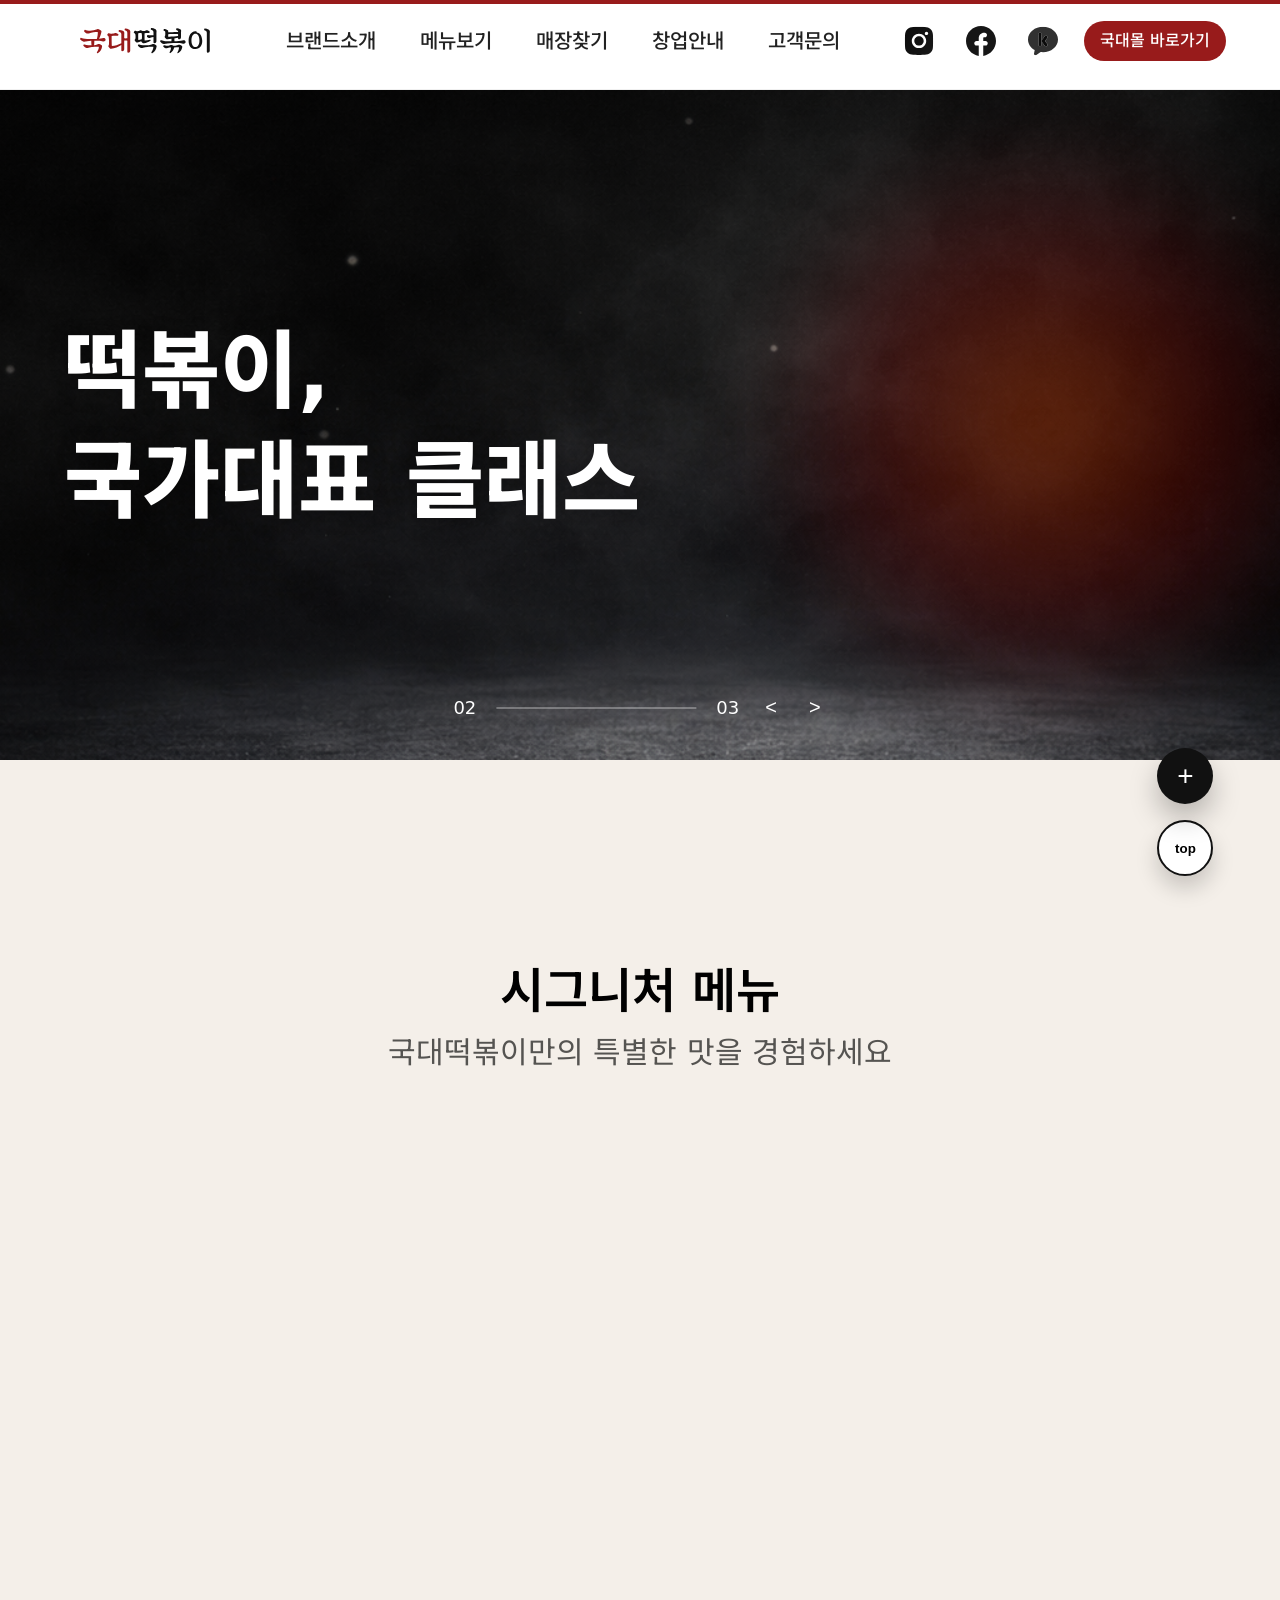
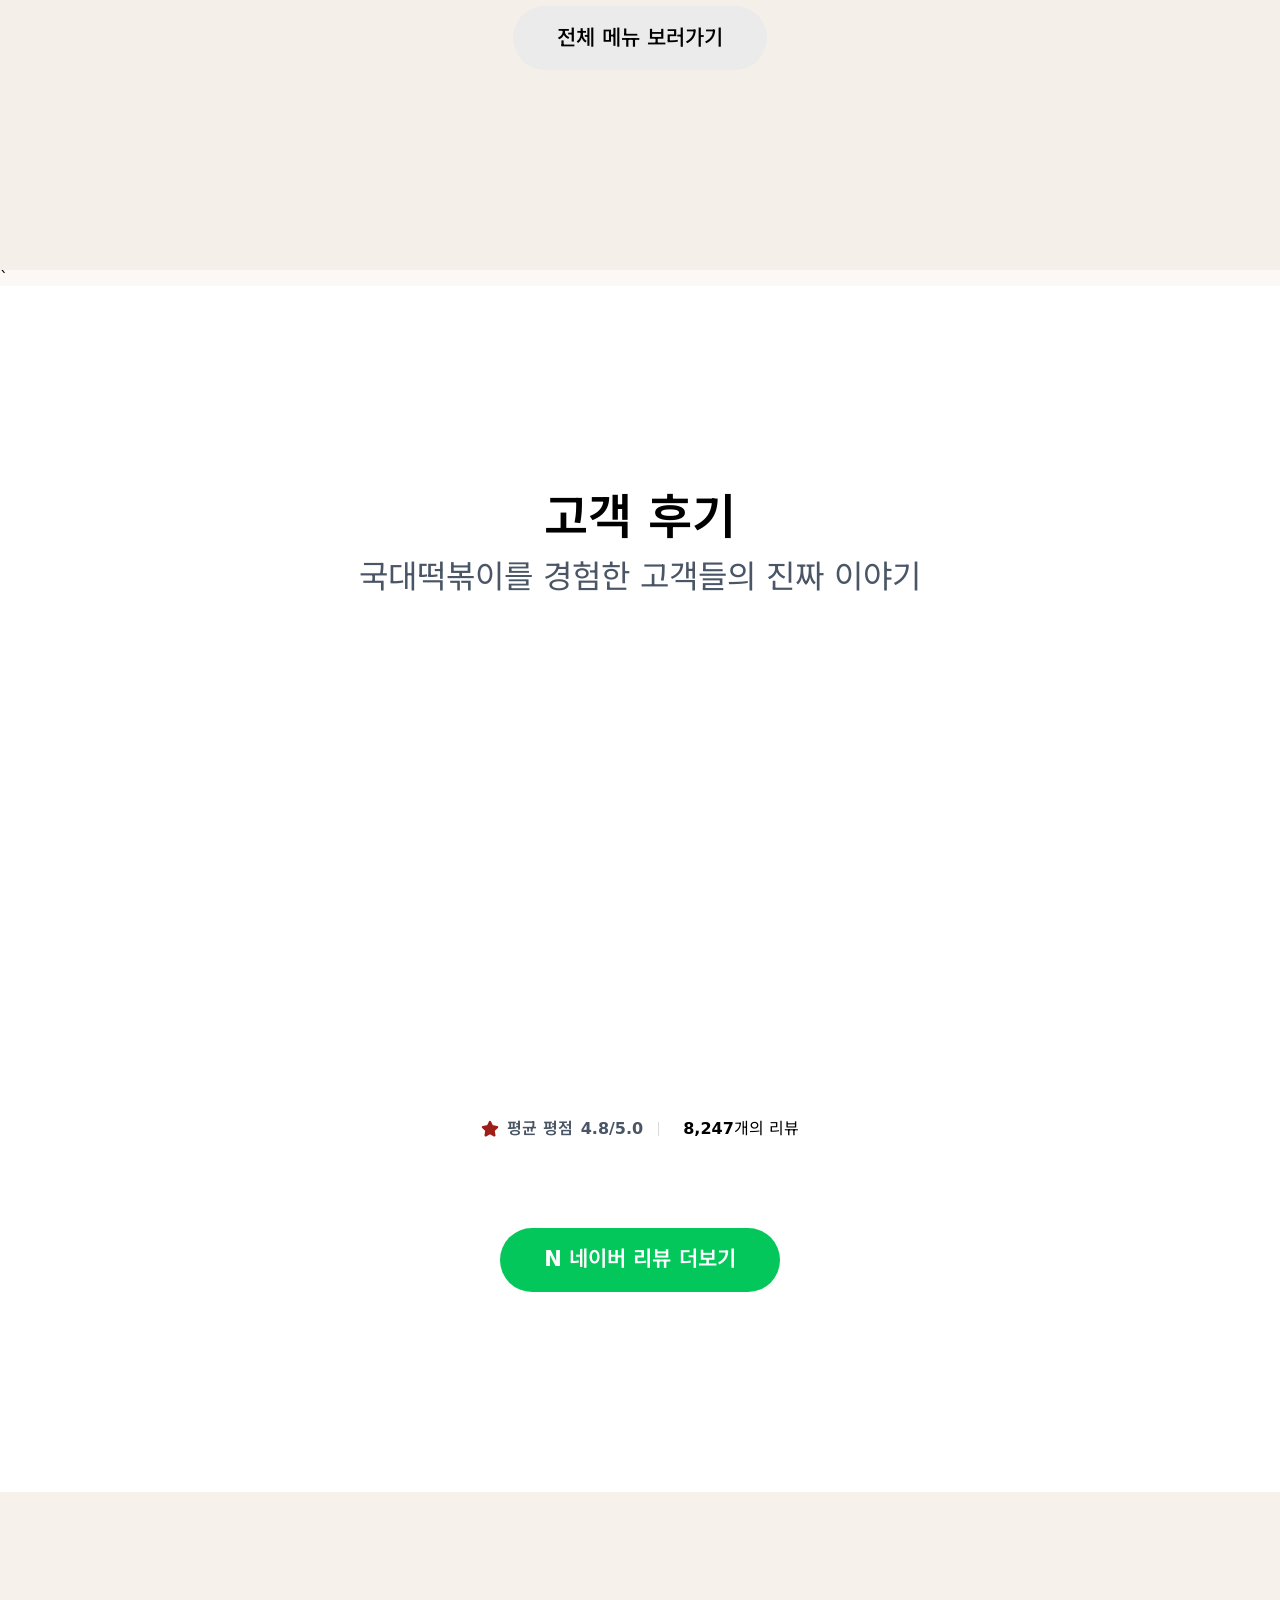
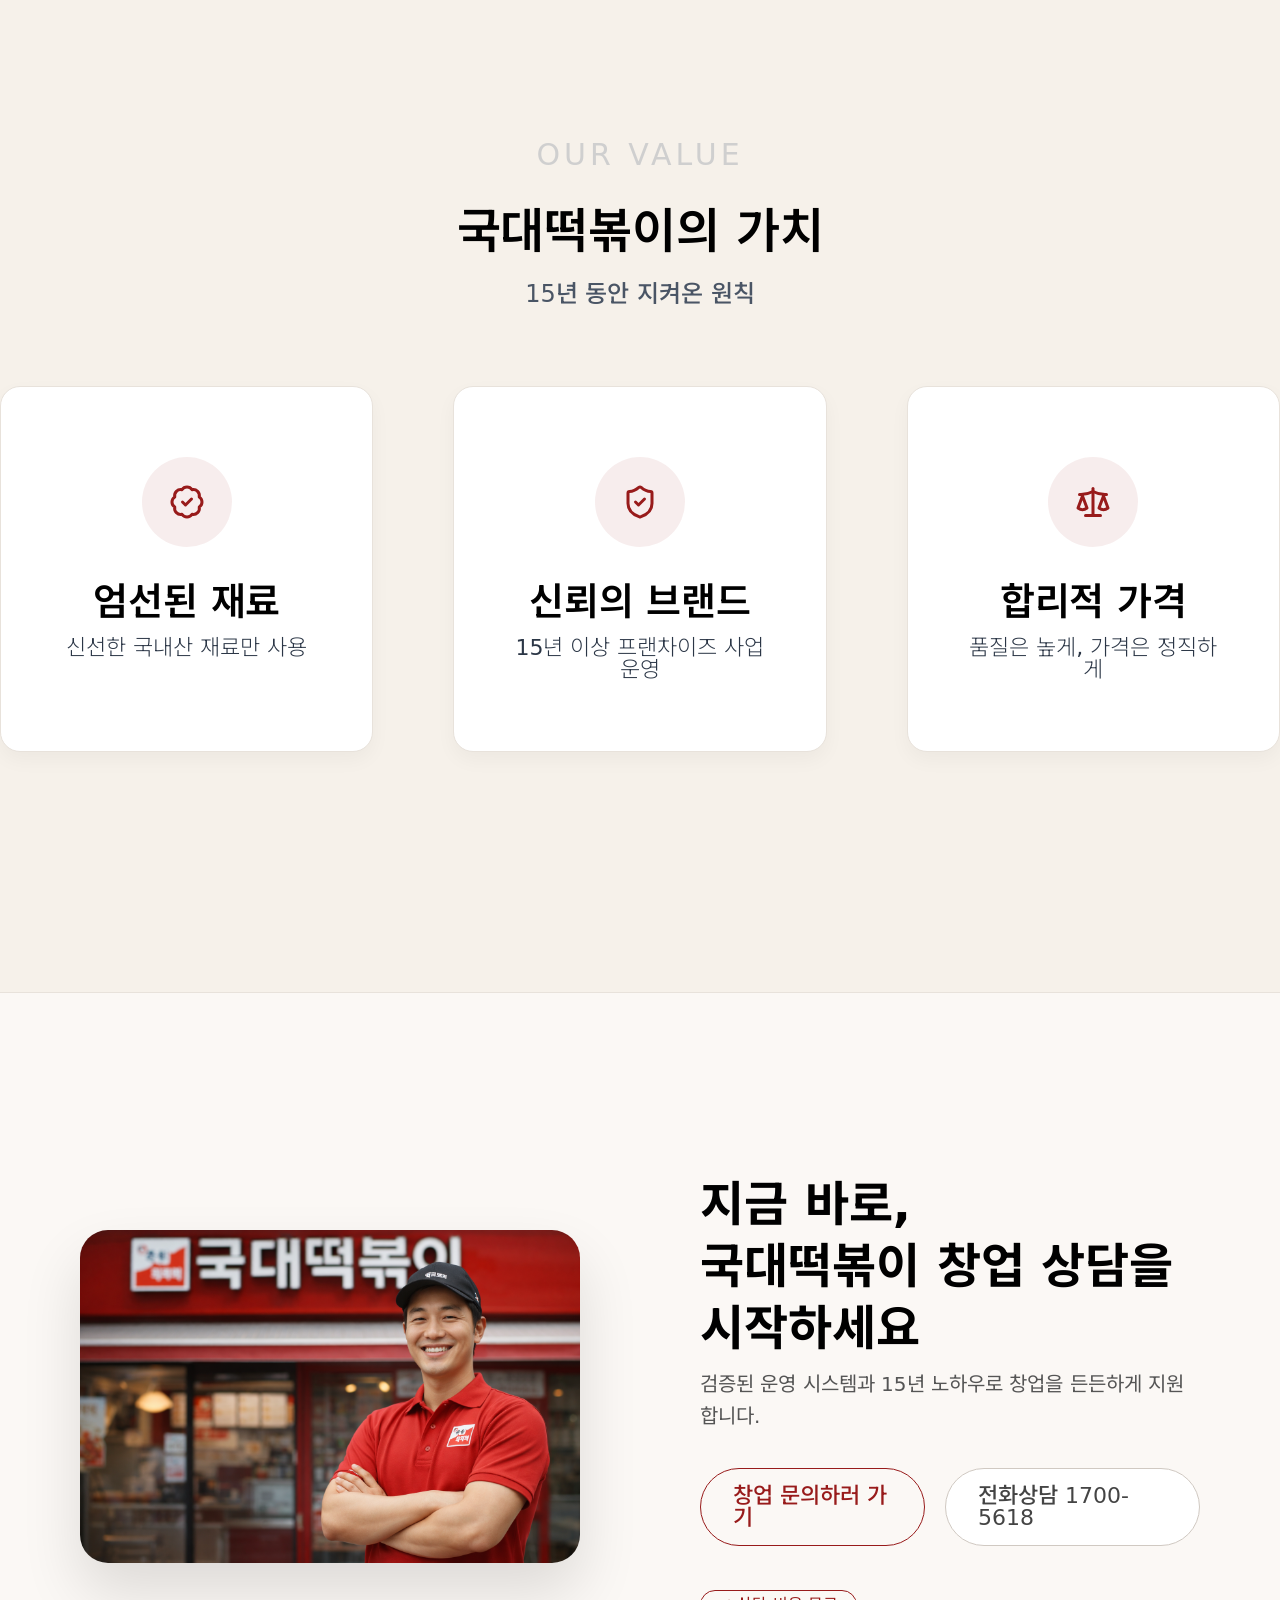
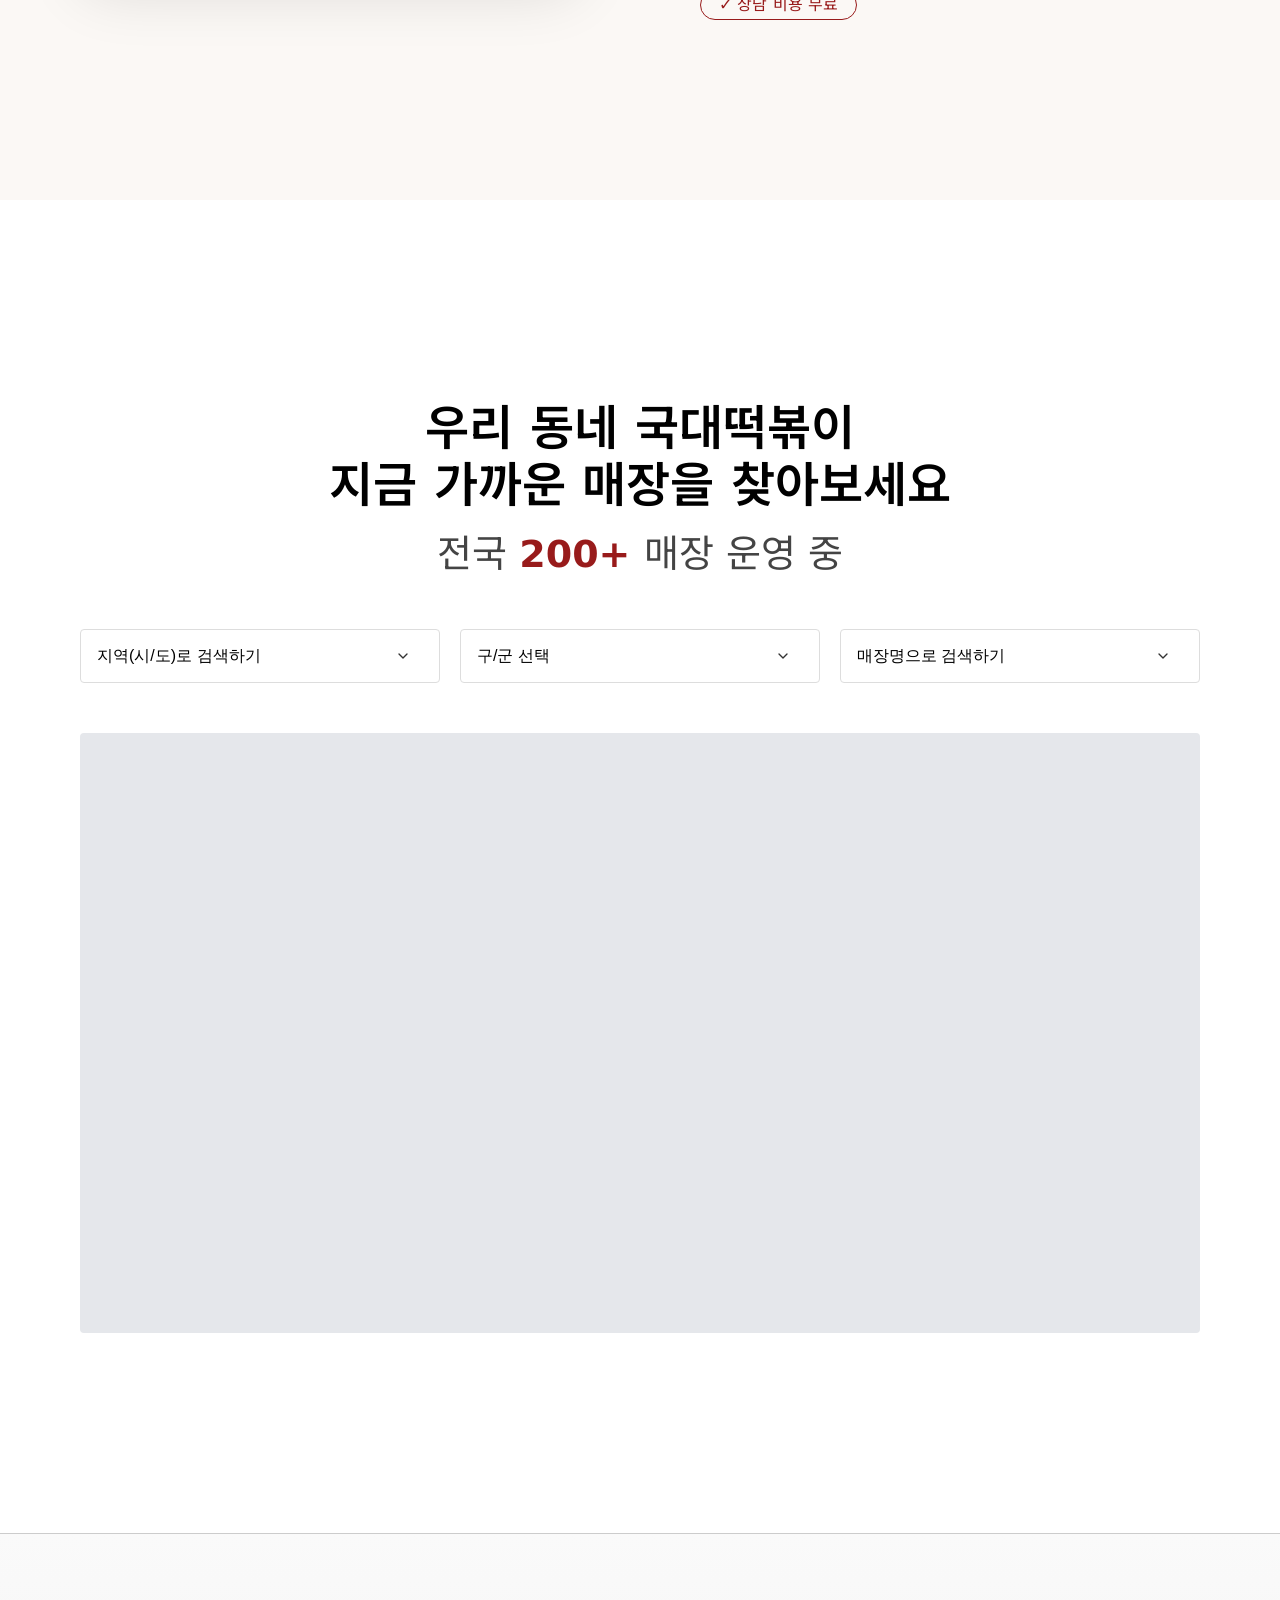
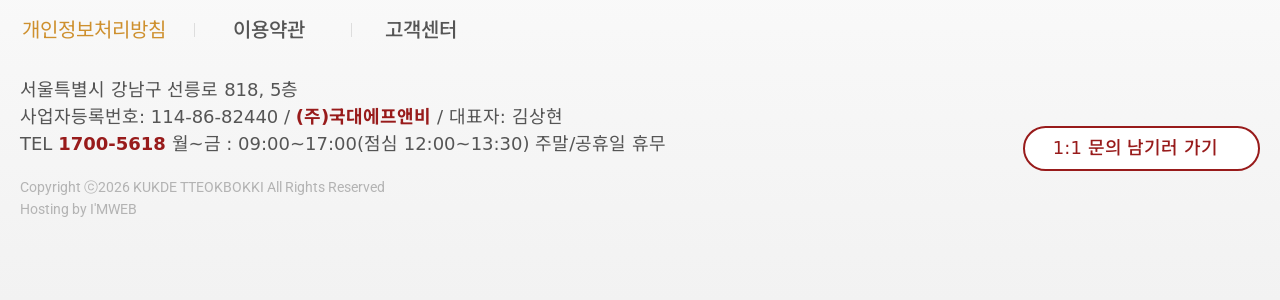
==== commit 0984fccb: "0225 최종/project.js 수정" ====
--- a/index.html
+++ b/index.html
@@ -132,7 +132,7 @@
           <div class="menu_box">
             <ul>
               <li class="reveal_item">
-                <a href="#">
+                <a href="product.html">
                   <img src="img/img17.png" alt="떡볶이 이미지">
                   <div class="txt_box">
                     <em>국대떡볶이</em>
@@ -142,7 +142,7 @@
                 </a>
               </li>
               <li class="reveal_item">
-                <a href="#">
+                <a href="product.html">
                   <img src="img/img19.png" alt="떡튀순 이미지">
                   <div class="txt_box">
                     <em>1인 떡튀순오</em>
@@ -152,7 +152,7 @@
                 </a>
               </li>
               <li class="reveal_item">
-                <a href="#">
+                <a href="product.html">
                   <img src="img/img22.png" alt="순대 이미지">
                   <div class="txt_box">
                     <em>찰순대</em>
@@ -162,7 +162,7 @@
                 </a>
               </li>
               <li class="reveal_item">
-                <a href="#">
+                <a href="product.html">
                   <img src="img/img08.png" alt="우동 이미지">
                   <div class="txt_box">
                     <em>사누끼우동</em>
@@ -177,7 +177,7 @@
             <a href="#"><span>전체 메뉴 보러가기</span></a>
           </div>
         </div><!-- //.inner -->
-      </section><!-- //.menu_con -->
+      </section><!-- //.menu_con -->`
       <section class="review_con ">
         <div class="inner">
           <div class="tit">
--- a/css/common.css
+++ b/css/common.css
@@ -10,7 +10,6 @@
 
 :root {
   --w-color: #fff;
-  --Noto-Sans-KR: "Noto Sans KR", sans-serif;
   --Roboto: "Roboto", sans-serif;
   --point_color: #CE902E;
   --footer_color: #AFAFAF;
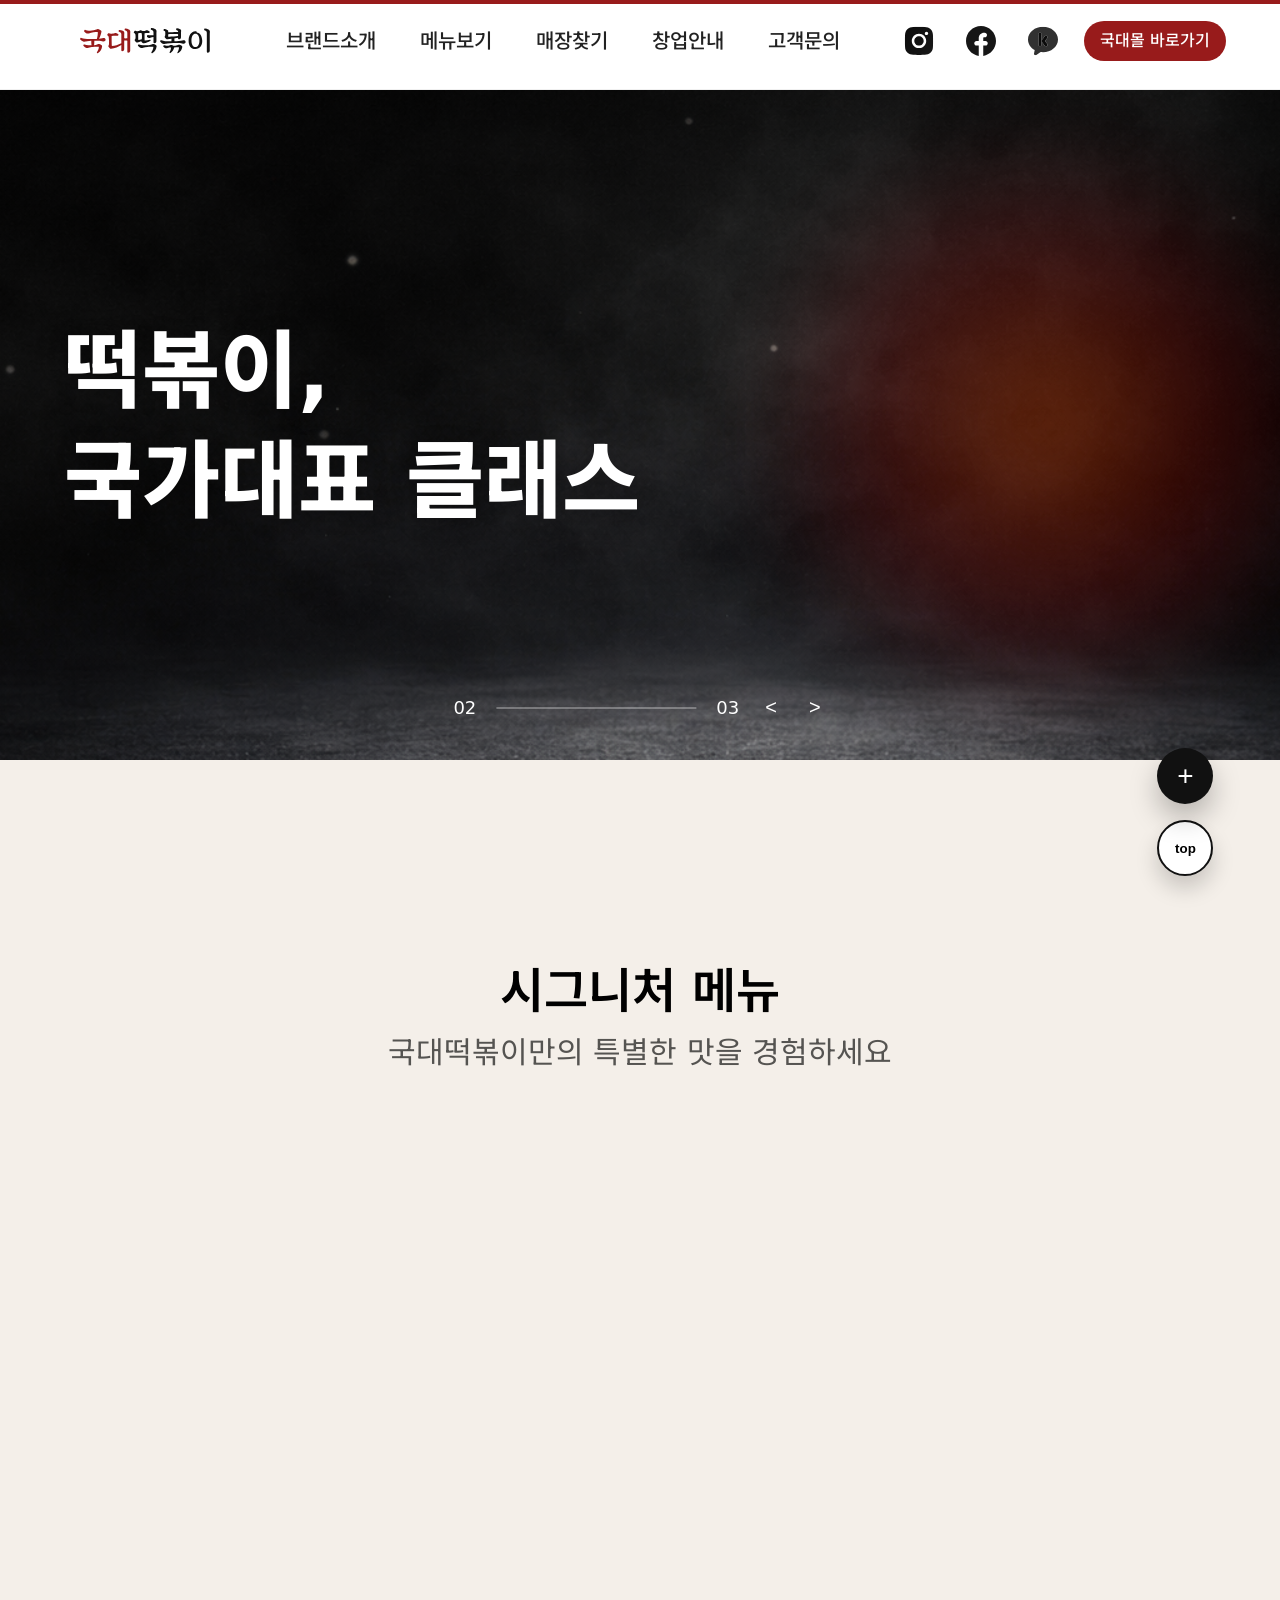
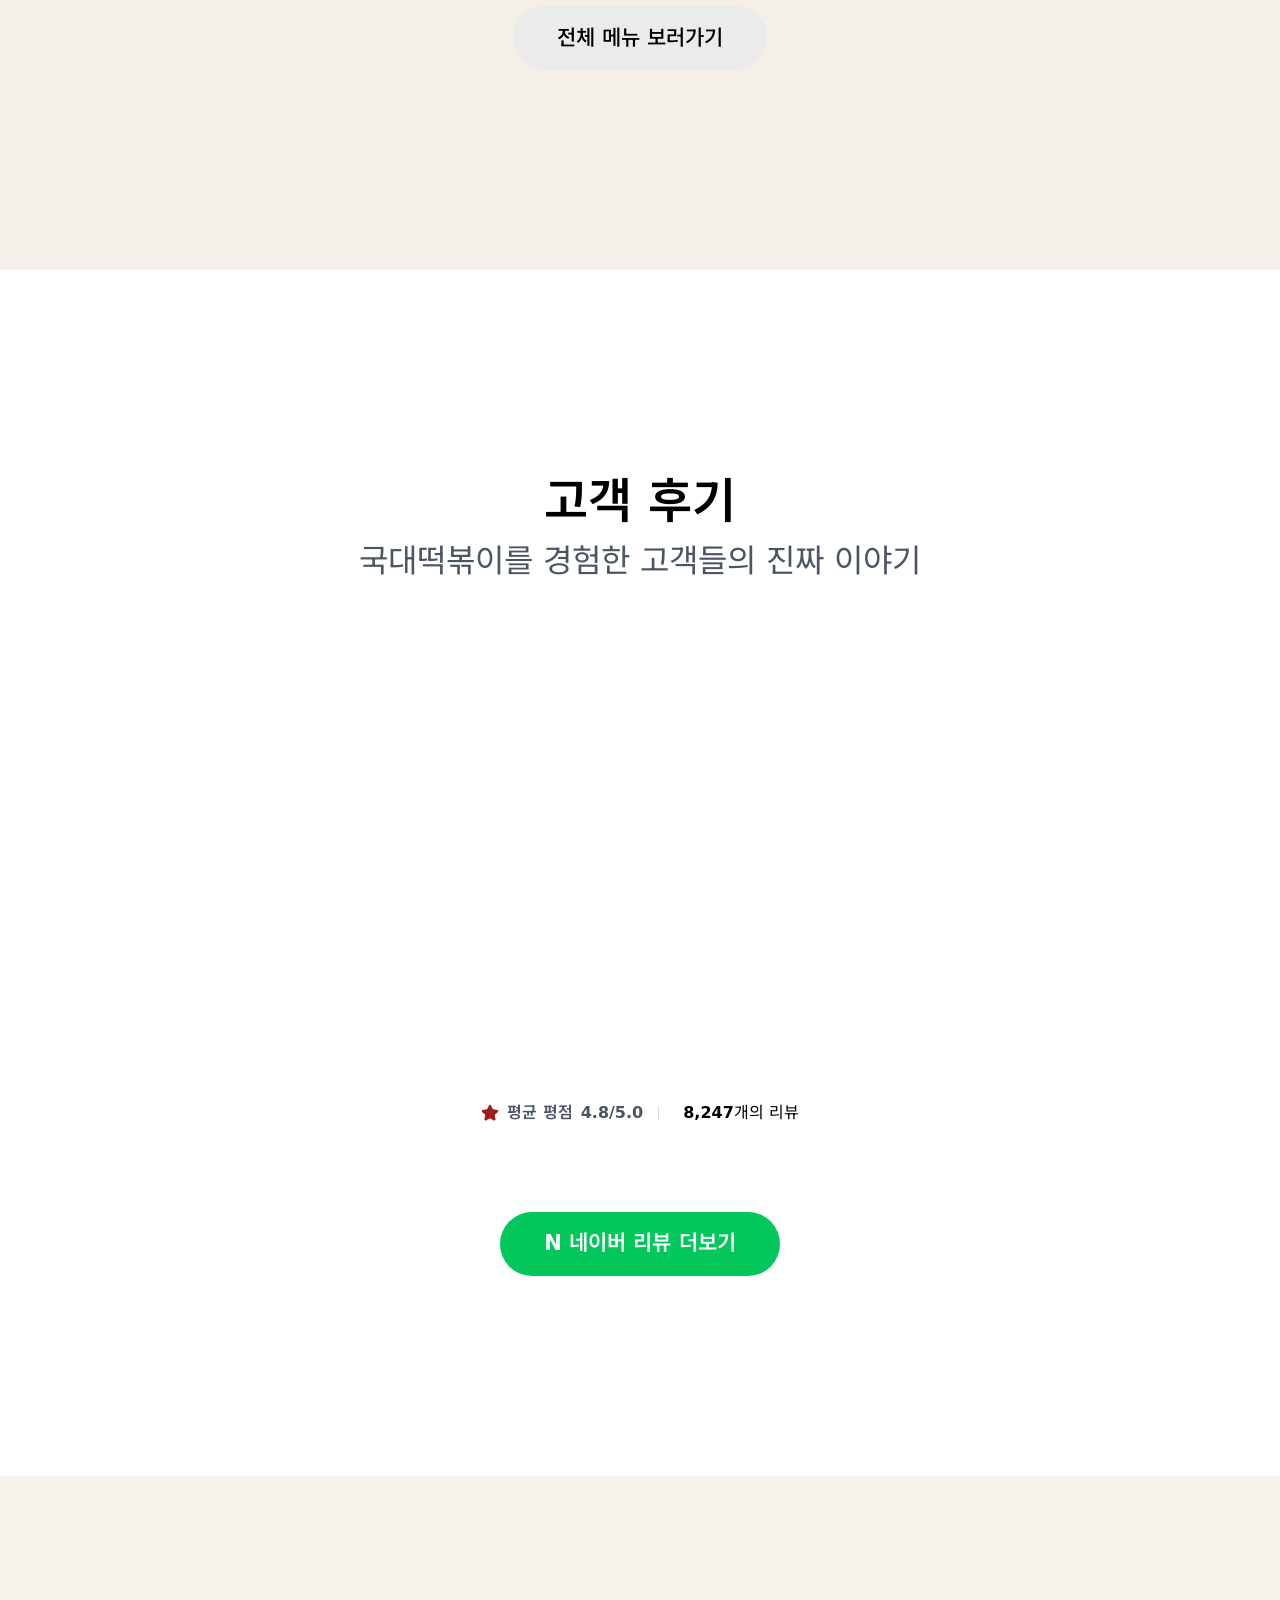
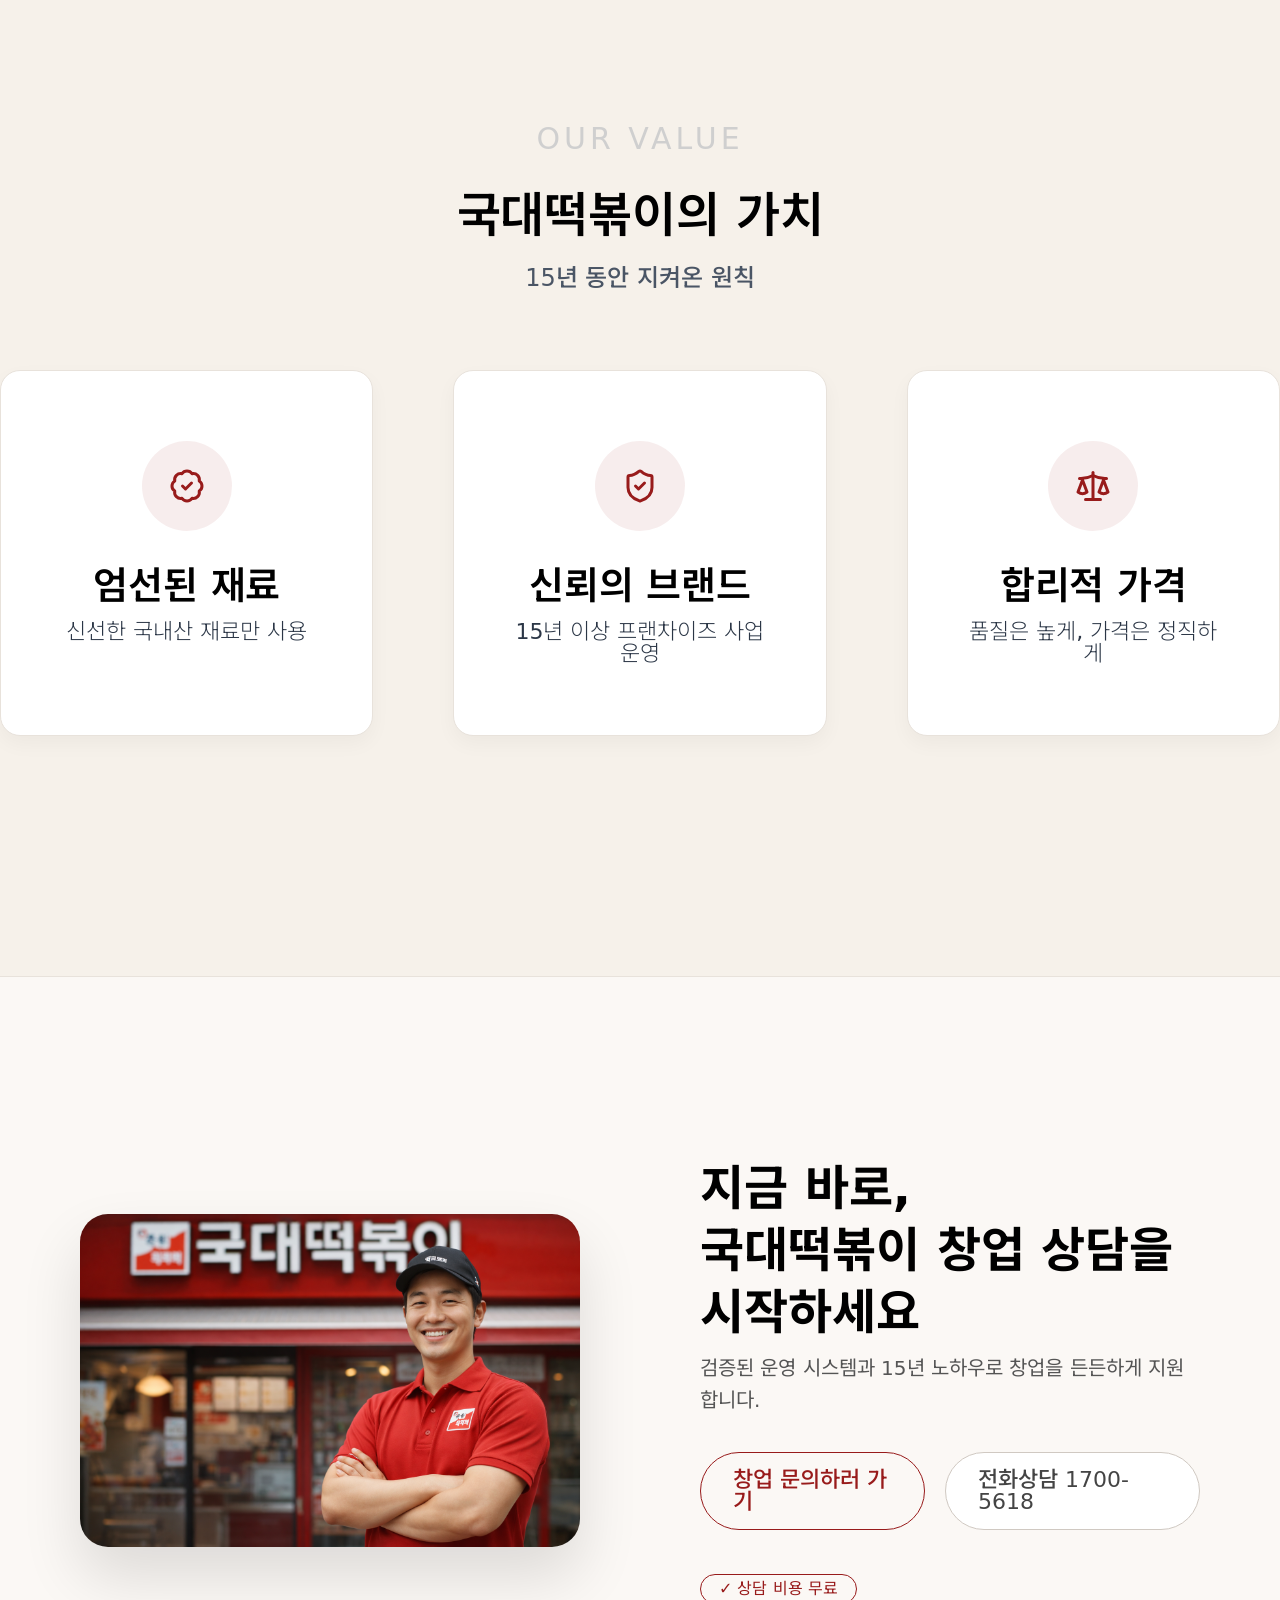
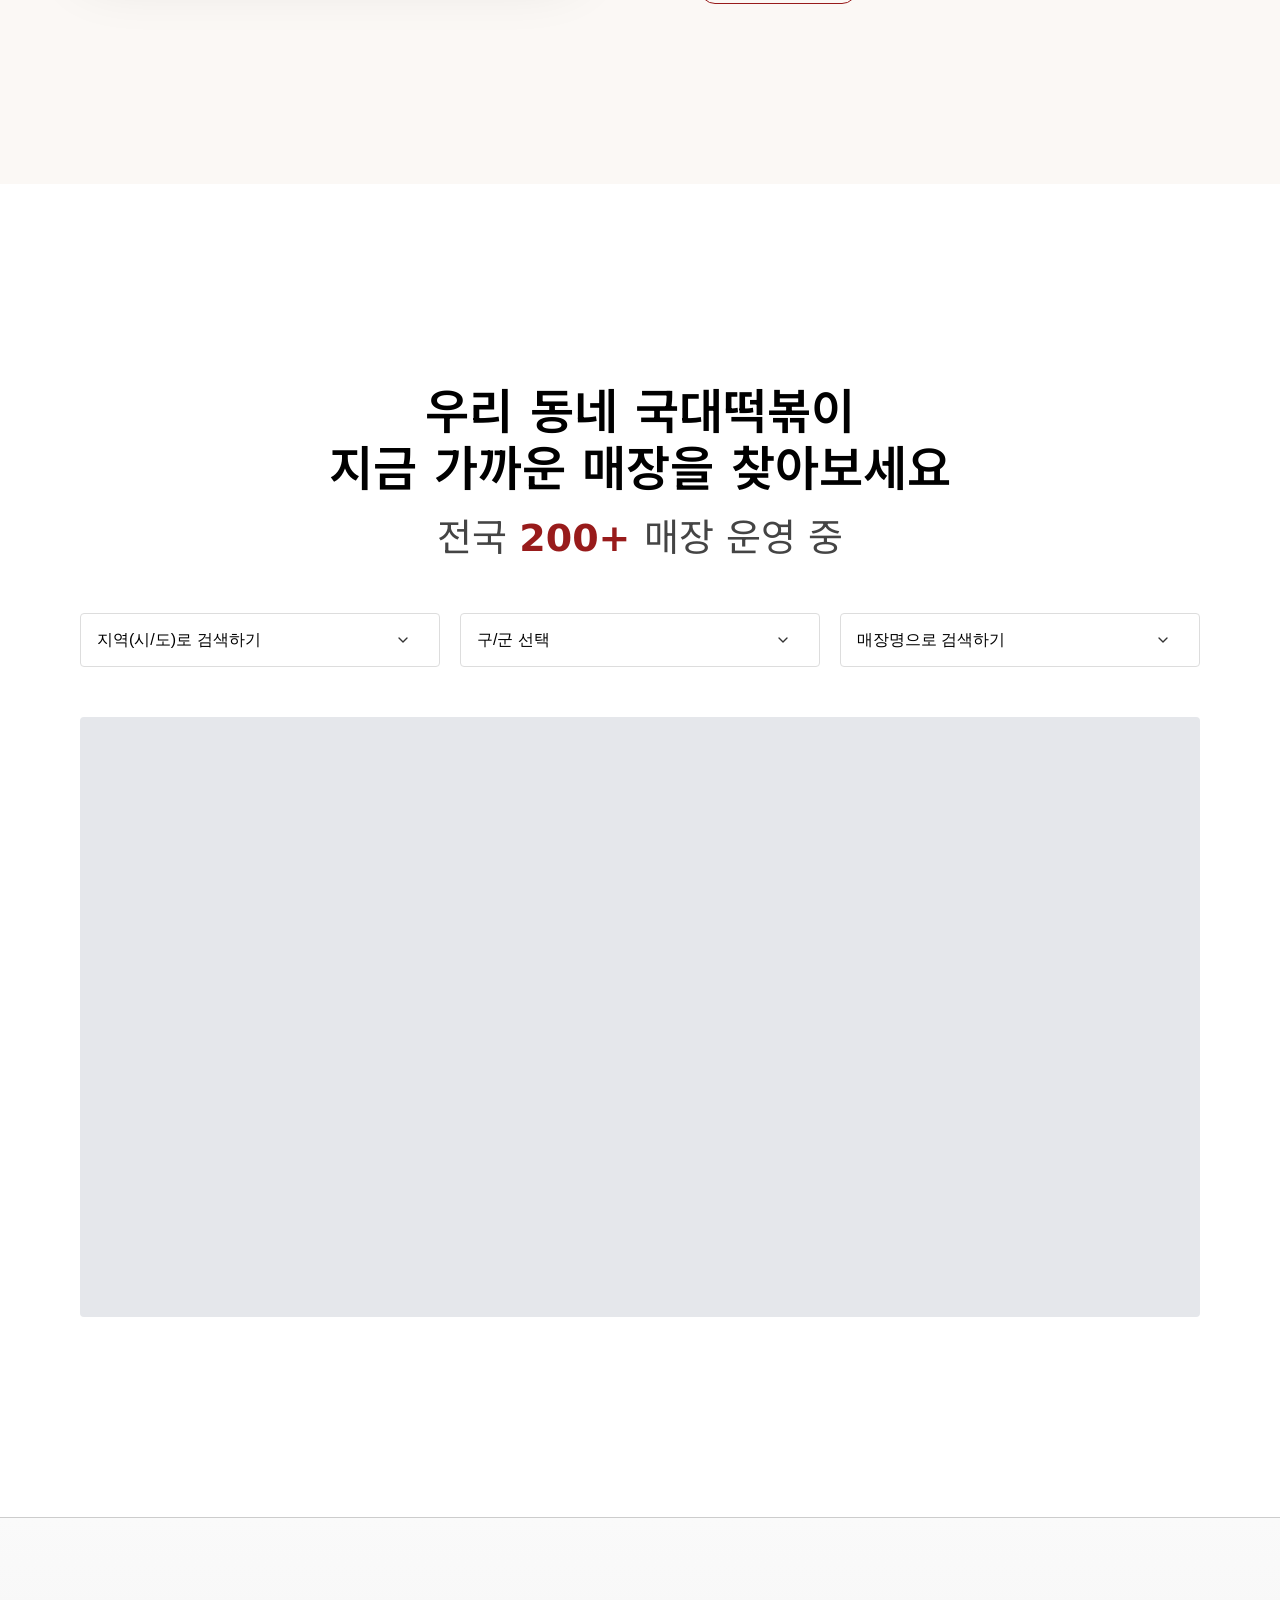
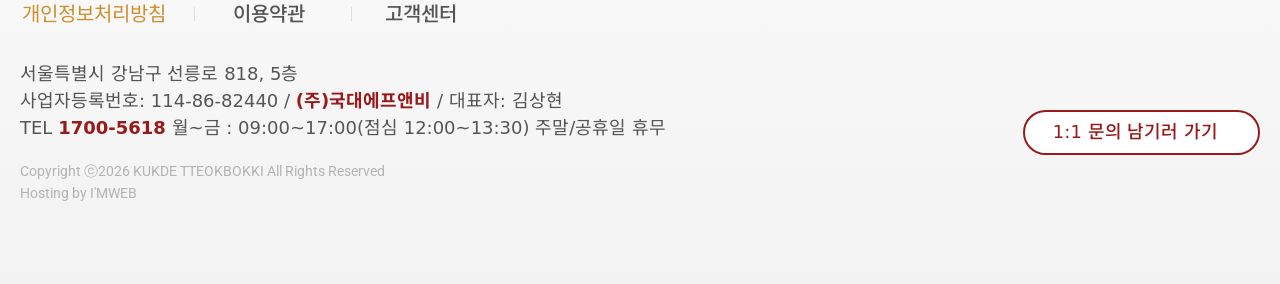
==== commit a3d3f261: "common.js 수정" ====
--- a/index.html
+++ b/index.html
@@ -21,6 +21,7 @@
   <script src="https://cdnjs.cloudflare.com/ajax/libs/gsap/3.12.5/ScrollTrigger.min.js"></script>
   <script src="js/common.js"></script>
 </head>
+
 <body>
   <div class="scroll_progress"></div>
   <div class="wrap">
@@ -123,7 +124,7 @@
           <button class="next_btn">&gt;</button>
         </div><!-- //.visual_control -->
       </section><!-- //.main_visual -->
-      <section class="menu_con ">
+      <section class="menu_con">
         <div class="inner">
           <div class="tit">
             <h2>시그니처 메뉴</h2>
@@ -152,17 +153,17 @@
                 </a>
               </li>
               <li class="reveal_item">
-                <a href="product.html">
-                  <img src="img/img22.png" alt="순대 이미지">
+                <a href="fried.html">
+                  <img src="img/img43.png" alt="새우튀김 이미지">
                   <div class="txt_box">
-                    <em>찰순대</em>
-                    <p>쫄깃쫄깃 찰순대</p>
-                    <span>5,000원</span>
+                    <em>새우튀김</em>
+                    <p>통통한 새우튀김</p>
+                    <span>1,200원</span>
                   </div><!-- //.txt_box -->
                 </a>
               </li>
               <li class="reveal_item">
-                <a href="product.html">
+                <a href="sidedrink.html">
                   <img src="img/img08.png" alt="우동 이미지">
                   <div class="txt_box">
                     <em>사누끼우동</em>
@@ -174,10 +175,10 @@
             </ul>
           </div><!-- //.menu_box -->
           <div class="more_btn">
-            <a href="#"><span>전체 메뉴 보러가기</span></a>
+            <a href="product.html"><span>전체 메뉴 보러가기</span></a>
           </div>
         </div><!-- //.inner -->
-      </section><!-- //.menu_con -->`
+      </section><!-- //.menu_con -->
       <section class="review_con ">
         <div class="inner">
           <div class="tit">
